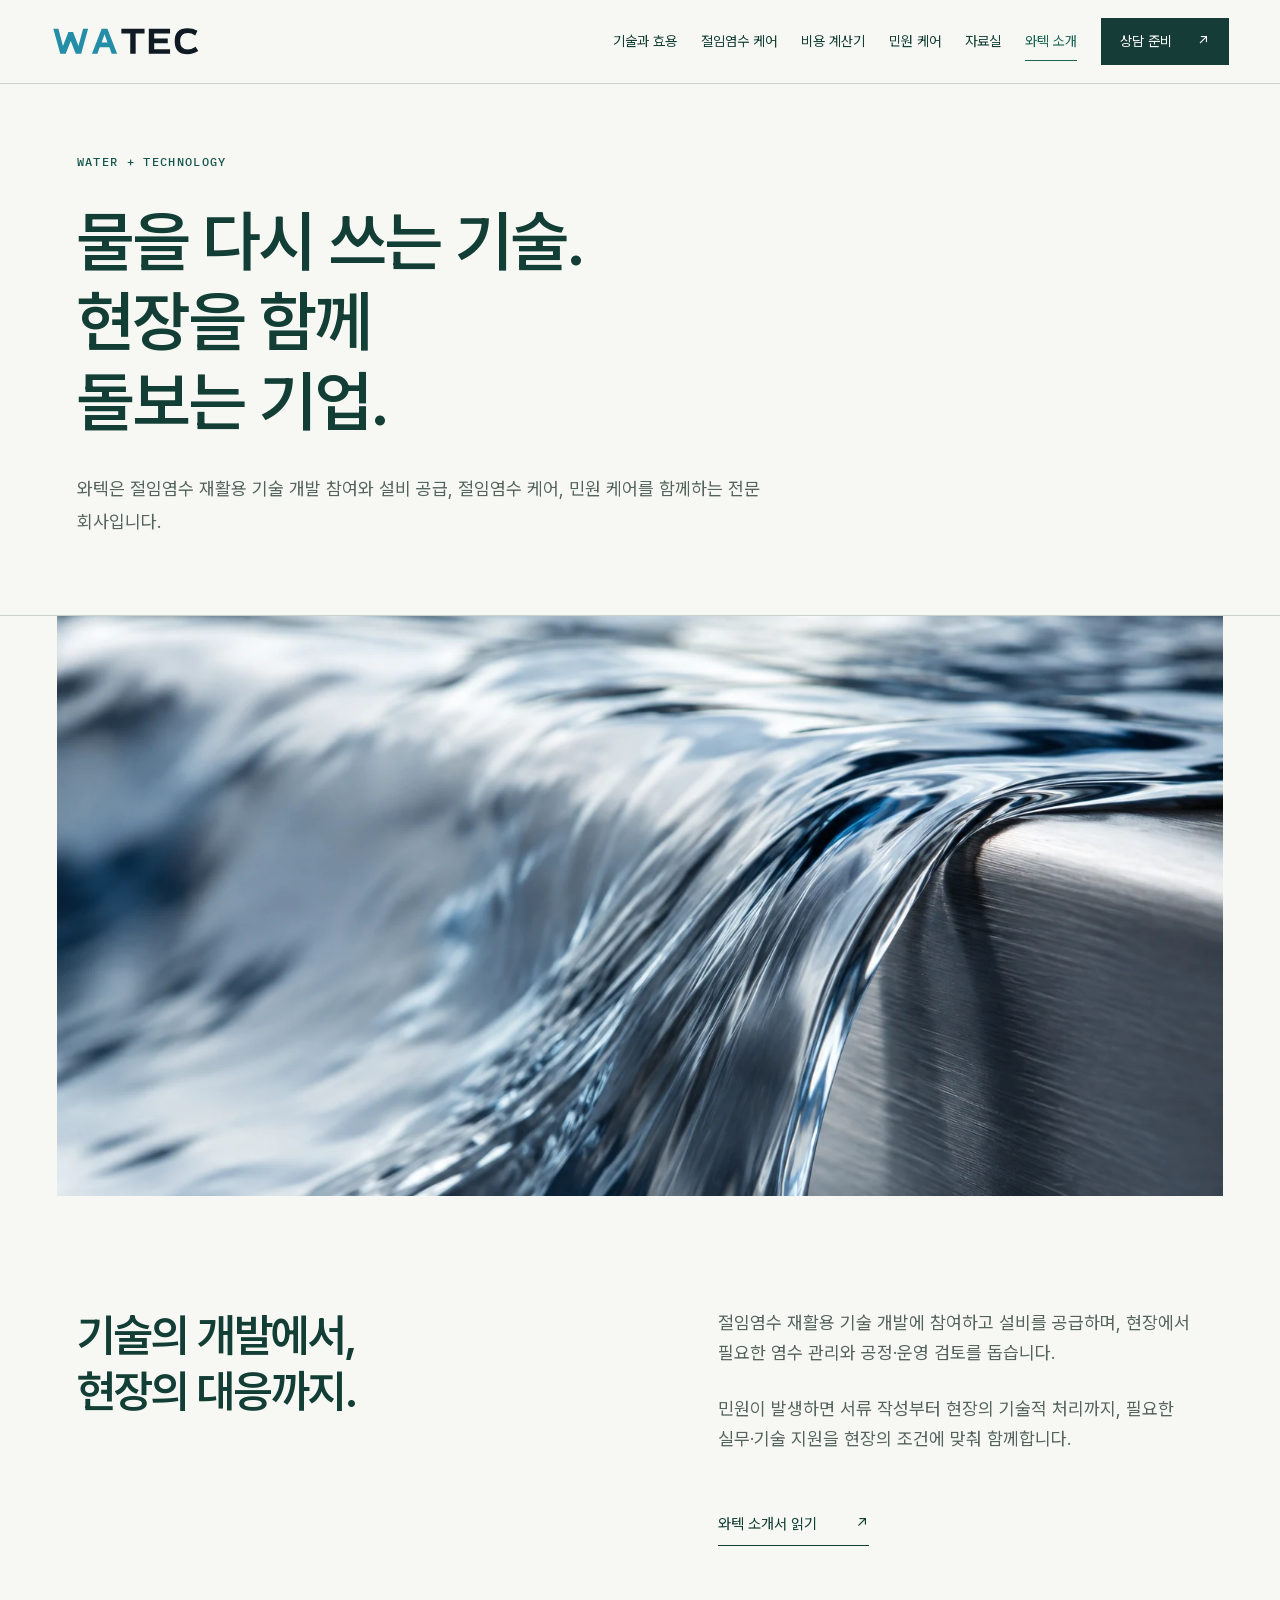
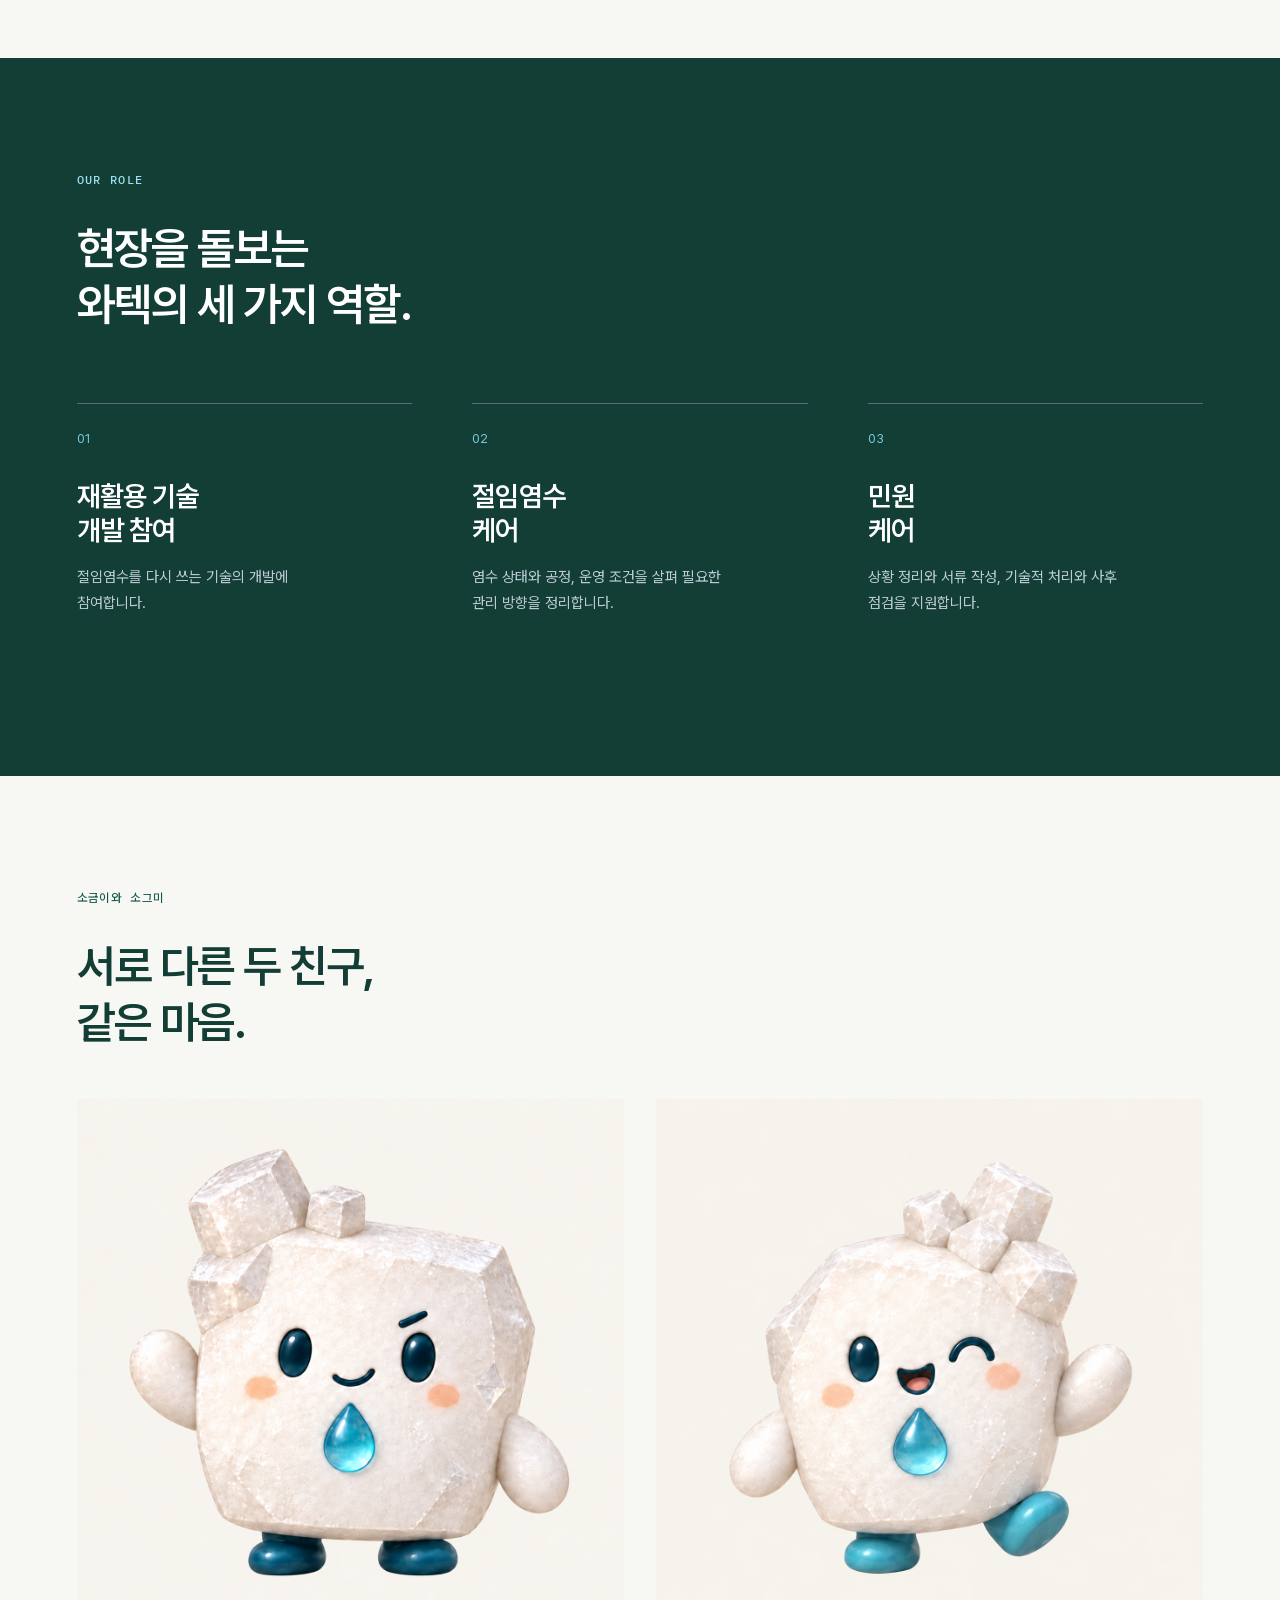
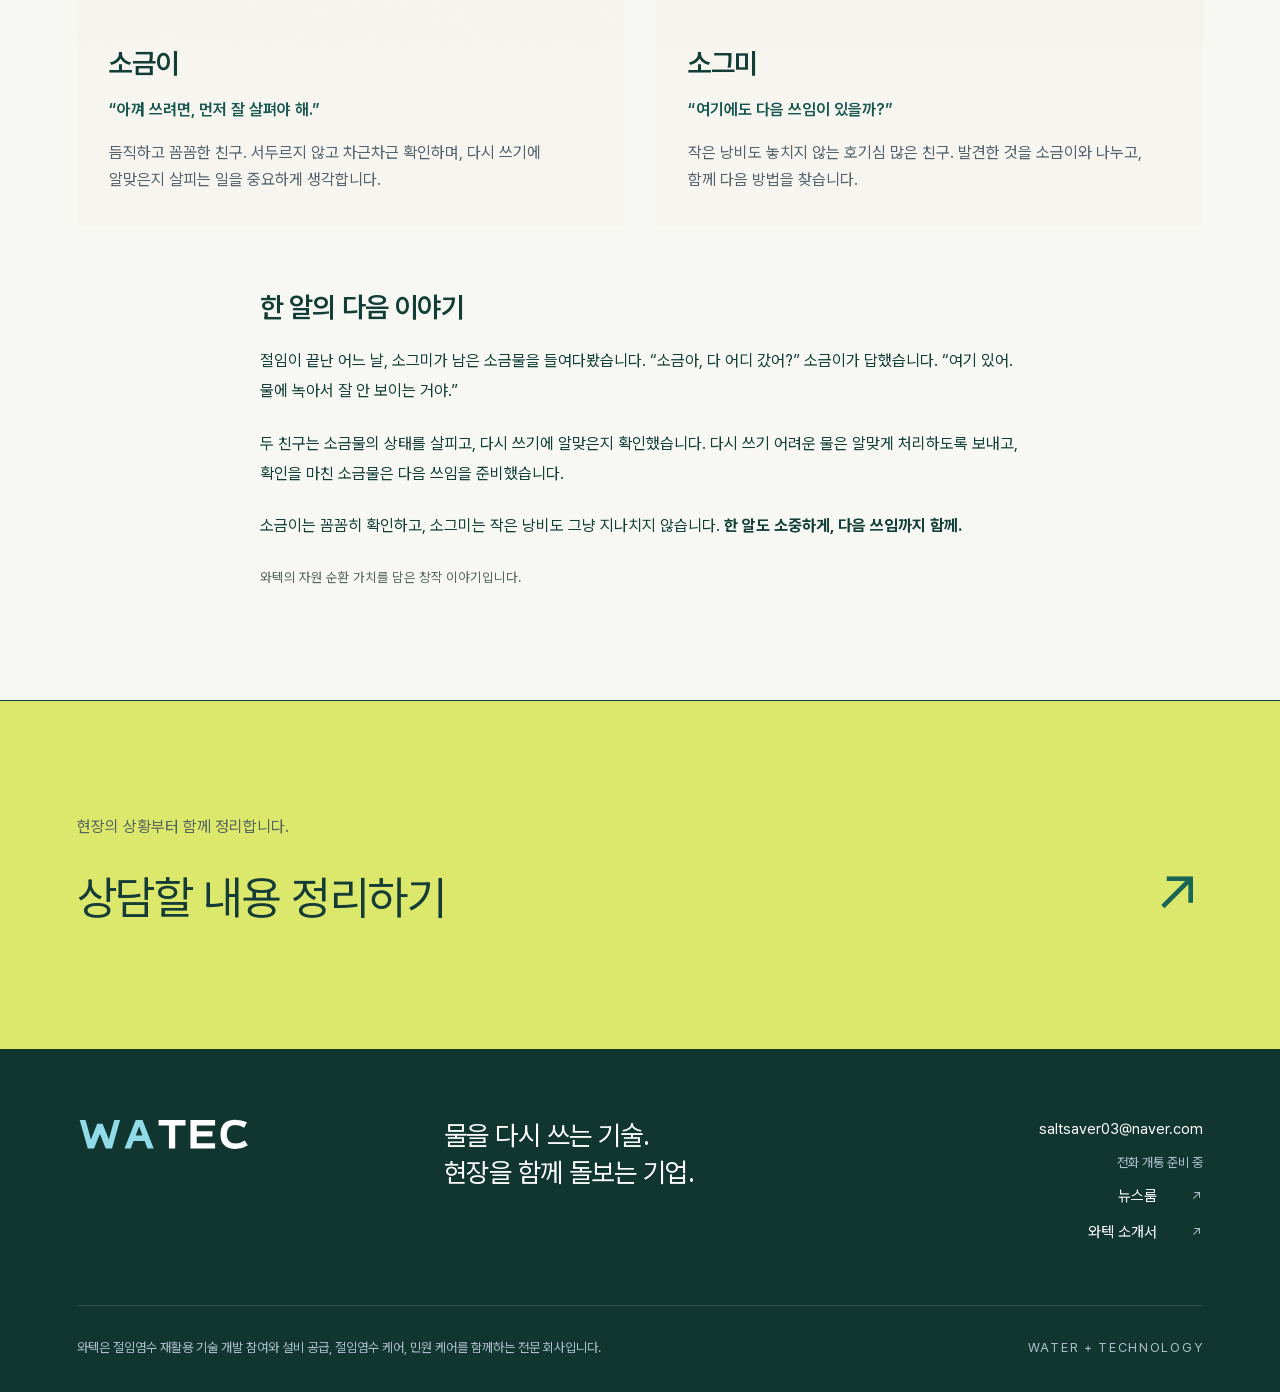
==== about.html @ d9c5944d "Publish WATEC W28 shared preview" ====
<!doctype html><html lang="ko"><head><meta charset="utf-8"><meta name="viewport" content="width=device-width,initial-scale=1"><meta name="robots" content="noindex,nofollow"><meta name="description" content="와텍 소개. 와텍은 절임염수 재활용 기술 개발 참여와 설비 공급, 절임염수 케어, 민원 케어를 함께하는 전문 회사입니다."><meta name="theme-color" content="#153c37"><meta property="og:type" content="website"><meta property="og:locale" content="ko_KR"><meta property="og:title" content="와텍 소개 | WATEC 와텍"><meta property="og:description" content="와텍은 절임염수 재활용 기술 개발 참여와 설비 공급, 절임염수 케어, 민원 케어를 함께하는 전문 회사입니다."><title>와텍 소개 | WATEC 와텍</title><link rel="icon" href="assets/favicon.svg?v=simple-3" type="image/svg+xml"><link rel="stylesheet" href="assets/fonts/pretendard/pretendard.css"><link rel="stylesheet" href="style.css?v=w27"><link rel="stylesheet" href="economics.css?v=w27"><link rel="stylesheet" href="postmodern.css?v=w27"></head><body class="inner-page"><a class="skip" href="#main">본문으로 이동</a><header class="header"><a class="brand" href="index.html" aria-label="WATEC 홈"><img src="assets/logo.svg?v=simple-3" width="174" height="36" alt="WATEC — WATER + TECHNOLOGY"></a><button class="menu-toggle" aria-label="메뉴 열기" aria-expanded="false" aria-controls="nav">메뉴 <span>＋</span></button><nav id="nav"><a href="technology.html">기술과 효용</a><a href="system.html">절임염수 케어</a><a href="economics.html">비용 계산기</a><a href="complaints.html">민원 케어</a><a href="resources.html">자료실</a><a href="about.html" aria-current="page">와텍 소개</a><a class="nav-cta" href="inquiry.html">상담 준비 <span aria-hidden="true">↗</span></a></nav></header><main id="main"><section class="page-heading"><p class="eyebrow">WATER + TECHNOLOGY</p><h1>물을 다시 쓰는 기술. <br>현장을 함께 <br>돌보는 기업.</h1><p>와텍은 절임염수 재활용 기술 개발 참여와 설비 공급, 절임염수 케어, 민원 케어를 함께하는 전문 회사입니다.</p></section><div class="about-image"><img src="assets/water-metal-hero.webp" width="1536" height="1024" alt="물과 금속을 표현한 브랜드 연출 이미지"></div><section class="section about-statement"><h2>기술의 개발에서, <br>현장의 대응까지.</h2><div><p>절임염수 재활용 기술 개발에 참여하고 설비를 공급하며, 현장에서 필요한 염수 관리와 공정·운영 검토를 돕습니다.</p><p>민원이 발생하면 서류 작성부터 현장의 기술적 처리까지, 필요한 실무·기술 지원을 현장의 조건에 맞춰 함께합니다.</p><a class="text-link" href="downloads/WATEC_소개서_R04.pdf" target="_blank" rel="noopener">와텍 소개서 읽기 <span aria-hidden="true">↗</span></a></div></section><section class="section system-overview"><p class="eyebrow">OUR ROLE</p><h2>현장을 돌보는 <br>와텍의 세 가지 역할.</h2><div class="flow-grid"><article><span class="flow-index">01</span><h3>재활용 기술 <br>개발 참여</h3><p>절임염수를 다시 쓰는 기술의 개발에 참여합니다.</p></article><article><span class="flow-index">02</span><h3>절임염수 <br>케어</h3><p>염수 상태와 공정, 운영 조건을 살펴 필요한 관리 방향을 정리합니다.</p></article><article><span class="flow-index">03</span><h3>민원 <br>케어</h3><p>상황 정리와 서류 작성, 기술적 처리와 사후 점검을 지원합니다.</p></article></div></section><section class="section friends-profiles" id="friends"><p class="eyebrow">소금이와 소그미</p><h2>서로 다른 두 친구, <br>같은 마음.</h2><div class="friends-cards"><article><img src="assets/characters/sogeumi-salt-r01.png" width="1254" height="1254" loading="lazy" alt="큰 소금 결정 몸과 짙은 청록색 발을 가진 소금이"><div><h3>소금이</h3><p class="friend-quote">“아껴 쓰려면, 먼저 잘 살펴야 해.”</p><p>듬직하고 꼼꼼한 친구. 서두르지 않고 차근차근 확인하며, 다시 쓰기에 알맞은지 살피는 일을 중요하게 생각합니다.</p></div></article><article><img src="assets/characters/sogeumi-friend-r01.png" width="1254" height="1254" loading="lazy" alt="윙크하는 표정과 밝은 청록색 발을 가진 소그미"><div><h3>소그미</h3><p class="friend-quote">“여기에도 다음 쓰임이 있을까?”</p><p>작은 낭비도 놓치지 않는 호기심 많은 친구. 발견한 것을 소금이와 나누고, 함께 다음 방법을 찾습니다.</p></div></article></div><div class="friends-tale"><h3>한 알의 다음 이야기</h3><p>절임이 끝난 어느 날, 소그미가 남은 소금물을 들여다봤습니다. “소금아, 다 어디 갔어?” 소금이가 답했습니다. “여기 있어. 물에 녹아서 잘 안 보이는 거야.”</p><p>두 친구는 소금물의 상태를 살피고, 다시 쓰기에 알맞은지 확인했습니다. 다시 쓰기 어려운 물은 알맞게 처리하도록 보내고, 확인을 마친 소금물은 다음 쓰임을 준비했습니다.</p><p>소금이는 꼼꼼히 확인하고, 소그미는 작은 낭비도 그냥 지나치지 않습니다. <strong>한 알도 소중하게, 다음 쓰임까지 함께.</strong></p><small>와텍의 자원 순환 가치를 담은 창작 이야기입니다.</small></div></section><section class="cta-section section"><p>현장의 상황부터 함께 정리합니다.</p><a href="inquiry.html">상담할 내용 정리하기<span aria-hidden="true">↗</span></a></section></main><footer><div class="footer-top"><img src="assets/logo-white.svg?v=simple-3" width="174" height="36" alt="WATEC — WATER + TECHNOLOGY"><p>물을 다시 쓰는 기술. <br>현장을 함께 돌보는 기업.</p><div class="footer-contact"><a href="mailto:saltsaver03@naver.com">saltsaver03@naver.com</a><span>전화 개통 준비 중</span><a href="press.html">뉴스룸 <span aria-hidden="true">↗</span></a><a href="resources.html">와텍 소개서 <span aria-hidden="true">↗</span></a></div></div><div class="footer-bottom"><p>와텍은 절임염수 재활용 기술 개발 참여와 설비 공급, 절임염수 케어, 민원 케어를 함께하는 전문 회사입니다.</p><span>WATER + TECHNOLOGY</span></div></footer><script src="calculator.js?v=w27"></script><script src="app.js?v=w27"></script></body></html>
---- assets/fonts/pretendard/pretendard.css ----
/*
Copyright (c) 2021 Kil Hyung-jin, with Reserved Font Name Pretendard.
https://github.com/orioncactus/pretendard

This Font Software is licensed under the SIL Open Font License, Version 1.1.
This license is copied below, and is also available with a FAQ at:
http://scripts.sil.org/OFL
*/
/* [0] */
@font-face {
	font-family: 'Pretendard Variable';
	font-style: normal;
	font-display: swap;
	font-weight: 45 920;
	src: url(./woff2-dynamic-subset/PretendardVariable.subset.0.woff2) format('woff2-variations');
	unicode-range: U+f9ca-fa0b, U+ff03-ff05, U+ff07, U+ff0a-ff0b, U+ff0d-ff19, U+ff1b, U+ff1d, U+ff20-ff5b, U+ff5d, U+ffe0-ffe3, U+ffe5-ffe6;
}

/* [1] */
@font-face {
	font-family: 'Pretendard Variable';
	font-style: normal;
	font-display: swap;
	font-weight: 45 920;
	src: url(./woff2-dynamic-subset/PretendardVariable.subset.1.woff2) format('woff2-variations');
	unicode-range: U+d723-d728, U+d72a-d733, U+d735-d748, U+d74a-d74f, U+d752-d753, U+d755-d757, U+d75a-d75f, U+d762-d764, U+d766-d768, U+d76a-d76b, U+d76d-d76f, U+d771-d787, U+d789-d78b, U+d78d-d78f, U+d791-d797, U+d79a, U+d79c, U+d79e-d7a3, U+f900-f909, U+f90b-f92e;
}

/* [2] */
@font-face {
	font-family: 'Pretendard Variable';
	font-style: normal;
	font-display: swap;
	font-weight: 45 920;
	src: url(./woff2-dynamic-subset/PretendardVariable.subset.2.woff2) format('woff2-variations');
	unicode-range: U+d679-d68b, U+d68e-d69e, U+d6a0, U+d6a2-d6a7, U+d6a9-d6c3, U+d6c6-d6c7, U+d6c9-d6cb, U+d6cd-d6d3, U+d6d5-d6d6, U+d6d8-d6e3, U+d6e5-d6e7, U+d6e9-d6fb, U+d6fd-d717, U+d719-d71f, U+d721-d722;
}

/* [3] */
@font-face {
	font-family: 'Pretendard Variable';
	font-style: normal;
	font-display: swap;
	font-weight: 45 920;
	src: url(./woff2-dynamic-subset/PretendardVariable.subset.3.woff2) format('woff2-variations');
	unicode-range: U+d5bc-d5c7, U+d5ca-d5cb, U+d5cd-d5cf, U+d5d1-d5d7, U+d5d9-d5da, U+d5dc, U+d5de-d5e3, U+d5e6-d5e7, U+d5e9-d5eb, U+d5ed-d5f6, U+d5f8, U+d5fa-d5ff, U+d602-d603, U+d605-d607, U+d609-d60f, U+d612-d613, U+d616-d61b, U+d61d-d637, U+d63a-d63b, U+d63d-d63f, U+d641-d647, U+d64a-d64c, U+d64e-d653, U+d656-d657, U+d659-d65b, U+d65d-d666, U+d668, U+d66a-d678;
}

/* [4] */
@font-face {
	font-family: 'Pretendard Variable';
	font-style: normal;
	font-display: swap;
	font-weight: 45 920;
	src: url(./woff2-dynamic-subset/PretendardVariable.subset.4.woff2) format('woff2-variations');
	unicode-range: U+d507, U+d509-d50b, U+d50d-d513, U+d515-d53b, U+d53e-d53f, U+d541-d543, U+d545-d54c, U+d54e, U+d550, U+d552-d557, U+d55a-d55b, U+d55d-d55f, U+d561-d564, U+d566-d567, U+d56a, U+d56c, U+d56e-d573, U+d576-d577, U+d579-d583, U+d585-d586, U+d58a-d5a4, U+d5a6-d5bb;
}

/* [5] */
@font-face {
	font-family: 'Pretendard Variable';
	font-style: normal;
	font-display: swap;
	font-weight: 45 920;
	src: url(./woff2-dynamic-subset/PretendardVariable.subset.5.woff2) format('woff2-variations');
	unicode-range: U+d464-d477, U+d47a-d47b, U+d47d-d47f, U+d481-d487, U+d489-d48a, U+d48c, U+d48e-d4e7, U+d4e9-d503, U+d505-d506;
}

/* [6] */
@font-face {
	font-family: 'Pretendard Variable';
	font-style: normal;
	font-display: swap;
	font-weight: 45 920;
	src: url(./woff2-dynamic-subset/PretendardVariable.subset.6.woff2) format('woff2-variations');
	unicode-range: U+d3bf-d3c7, U+d3ca-d3cf, U+d3d1-d3eb, U+d3ee-d3ef, U+d3f1-d3f3, U+d3f5-d3fb, U+d3fd-d400, U+d402-d45b, U+d45d-d463;
}

/* [7] */
@font-face {
	font-family: 'Pretendard Variable';
	font-style: normal;
	font-display: swap;
	font-weight: 45 920;
	src: url(./woff2-dynamic-subset/PretendardVariable.subset.7.woff2) format('woff2-variations');
	unicode-range: U+d2ff, U+d302-d304, U+d306-d30b, U+d30f, U+d311-d313, U+d315-d31b, U+d31e, U+d322-d324, U+d326-d327, U+d32a-d32b, U+d32d-d32f, U+d331-d337, U+d339-d33c, U+d33e-d37b, U+d37e-d37f, U+d381-d383, U+d385-d38b, U+d38e-d390, U+d392-d397, U+d39a-d39b, U+d39d-d39f, U+d3a1-d3a7, U+d3a9-d3aa, U+d3ac, U+d3ae-d3b3, U+d3b5-d3b7, U+d3b9-d3bb, U+d3bd-d3be;
}

/* [8] */
@font-face {
	font-family: 'Pretendard Variable';
	font-style: normal;
	font-display: swap;
	font-weight: 45 920;
	src: url(./woff2-dynamic-subset/PretendardVariable.subset.8.woff2) format('woff2-variations');
	unicode-range: U+d257-d27f, U+d281-d29b, U+d29d-d29f, U+d2a1-d2ab, U+d2ad-d2b7, U+d2ba-d2bb, U+d2bd-d2bf, U+d2c1-d2c7, U+d2c9-d2ef, U+d2f2-d2f3, U+d2f5-d2f7, U+d2f9-d2fe;
}

/* [9] */
@font-face {
	font-family: 'Pretendard Variable';
	font-style: normal;
	font-display: swap;
	font-weight: 45 920;
	src: url(./woff2-dynamic-subset/PretendardVariable.subset.9.woff2) format('woff2-variations');
	unicode-range: U+d1b4, U+d1b6-d1f3, U+d1f5-d22b, U+d22e-d22f, U+d231-d233, U+d235-d23b, U+d23d-d240, U+d242-d256;
}

/* [10] */
@font-face {
	font-family: 'Pretendard Variable';
	font-style: normal;
	font-display: swap;
	font-weight: 45 920;
	src: url(./woff2-dynamic-subset/PretendardVariable.subset.10.woff2) format('woff2-variations');
	unicode-range: U+d105-d12f, U+d132-d133, U+d135-d137, U+d139-d13f, U+d141-d142, U+d144, U+d146-d14b, U+d14e-d14f, U+d151-d153, U+d155-d15b, U+d15e-d187, U+d189-d19f, U+d1a2-d1a3, U+d1a5-d1a7, U+d1a9-d1af, U+d1b2-d1b3;
}

/* [11] */
@font-face {
	font-family: 'Pretendard Variable';
	font-style: normal;
	font-display: swap;
	font-weight: 45 920;
	src: url(./woff2-dynamic-subset/PretendardVariable.subset.11.woff2) format('woff2-variations');
	unicode-range: U+d04b-d04f, U+d051-d057, U+d059-d06b, U+d06d-d06f, U+d071-d073, U+d075-d07b, U+d07e-d0a3, U+d0a6-d0a7, U+d0a9-d0ab, U+d0ad-d0b3, U+d0b6, U+d0b8, U+d0ba-d0bf, U+d0c2-d0c3, U+d0c5-d0c7, U+d0c9-d0cf, U+d0d2, U+d0d6-d0db, U+d0de-d0df, U+d0e1-d0e3, U+d0e5-d0eb, U+d0ee-d0f0, U+d0f2-d104;
}

/* [12] */
@font-face {
	font-family: 'Pretendard Variable';
	font-style: normal;
	font-display: swap;
	font-weight: 45 920;
	src: url(./woff2-dynamic-subset/PretendardVariable.subset.12.woff2) format('woff2-variations');
	unicode-range: U+cfa2-cfc3, U+cfc5-cfdf, U+cfe2-cfe3, U+cfe5-cfe7, U+cfe9-cff4, U+cff6-cffb, U+cffd-cfff, U+d001-d003, U+d005-d017, U+d019-d033, U+d036-d037, U+d039-d03b, U+d03d-d04a;
}

/* [13] */
@font-face {
	font-family: 'Pretendard Variable';
	font-style: normal;
	font-display: swap;
	font-weight: 45 920;
	src: url(./woff2-dynamic-subset/PretendardVariable.subset.13.woff2) format('woff2-variations');
	unicode-range: U+cef0-cef3, U+cef6, U+cef9-ceff, U+cf01-cf03, U+cf05-cf07, U+cf09-cf0f, U+cf11-cf12, U+cf14-cf1b, U+cf1d-cf1f, U+cf21-cf2f, U+cf31-cf53, U+cf56-cf57, U+cf59-cf5b, U+cf5d-cf63, U+cf66, U+cf68, U+cf6a-cf6f, U+cf71-cf84, U+cf86-cf8b, U+cf8d-cfa1;
}

/* [14] */
@font-face {
	font-family: 'Pretendard Variable';
	font-style: normal;
	font-display: swap;
	font-weight: 45 920;
	src: url(./woff2-dynamic-subset/PretendardVariable.subset.14.woff2) format('woff2-variations');
	unicode-range: U+ce3c-ce57, U+ce5a-ce5b, U+ce5d-ce5f, U+ce61-ce67, U+ce6a, U+ce6c, U+ce6e-ce73, U+ce76-ce77, U+ce79-ce7b, U+ce7d-ce83, U+ce85-ce88, U+ce8a-ce8f, U+ce91-ce93, U+ce95-ce97, U+ce99-ce9f, U+cea2, U+cea4-ceab, U+cead-cee3, U+cee6-cee7, U+cee9-ceeb, U+ceed-ceef;
}

/* [15] */
@font-face {
	font-family: 'Pretendard Variable';
	font-style: normal;
	font-display: swap;
	font-weight: 45 920;
	src: url(./woff2-dynamic-subset/PretendardVariable.subset.15.woff2) format('woff2-variations');
	unicode-range: U+cd92-cd93, U+cd96-cd97, U+cd99-cd9b, U+cd9d-cda3, U+cda6-cda8, U+cdaa-cdaf, U+cdb1-cdc3, U+cdc5-cdcb, U+cdcd-cde7, U+cde9-ce03, U+ce05-ce1f, U+ce22-ce34, U+ce36-ce3b;
}

/* [16] */
@font-face {
	font-family: 'Pretendard Variable';
	font-style: normal;
	font-display: swap;
	font-weight: 45 920;
	src: url(./woff2-dynamic-subset/PretendardVariable.subset.16.woff2) format('woff2-variations');
	unicode-range: U+ccef-cd07, U+cd0a-cd0b, U+cd0d-cd1a, U+cd1c, U+cd1e-cd2b, U+cd2d-cd5b, U+cd5d-cd77, U+cd79-cd91;
}

/* [17] */
@font-face {
	font-family: 'Pretendard Variable';
	font-style: normal;
	font-display: swap;
	font-weight: 45 920;
	src: url(./woff2-dynamic-subset/PretendardVariable.subset.17.woff2) format('woff2-variations');
	unicode-range: U+cc3f-cc43, U+cc46-cc47, U+cc49-cc4b, U+cc4d-cc53, U+cc55-cc58, U+cc5a-cc5f, U+cc61-cc97, U+cc9a-cc9b, U+cc9d-cc9f, U+cca1-cca7, U+ccaa, U+ccac, U+ccae-ccb3, U+ccb6-ccb7, U+ccb9-ccbb, U+ccbd-cccf, U+ccd1-cce3, U+cce5-ccee;
}

/* [18] */
@font-face {
	font-family: 'Pretendard Variable';
	font-style: normal;
	font-display: swap;
	font-weight: 45 920;
	src: url(./woff2-dynamic-subset/PretendardVariable.subset.18.woff2) format('woff2-variations');
	unicode-range: U+cb91-cbd3, U+cbd5-cbe3, U+cbe5-cc0b, U+cc0e-cc0f, U+cc11-cc13, U+cc15-cc1b, U+cc1d-cc20, U+cc23-cc27, U+cc2a-cc2b, U+cc2d, U+cc2f, U+cc31-cc37, U+cc3a, U+cc3c;
}

/* [19] */
@font-face {
	font-family: 'Pretendard Variable';
	font-style: normal;
	font-display: swap;
	font-weight: 45 920;
	src: url(./woff2-dynamic-subset/PretendardVariable.subset.19.woff2) format('woff2-variations');
	unicode-range: U+caf4-cb47, U+cb4a-cb90;
}

/* [20] */
@font-face {
	font-family: 'Pretendard Variable';
	font-style: normal;
	font-display: swap;
	font-weight: 45 920;
	src: url(./woff2-dynamic-subset/PretendardVariable.subset.20.woff2) format('woff2-variations');
	unicode-range: U+ca4a-ca4b, U+ca4e-ca4f, U+ca51-ca53, U+ca55-ca5b, U+ca5d-ca60, U+ca62-ca83, U+ca85-cabb, U+cabe-cabf, U+cac1-cac3, U+cac5-cacb, U+cacd-cad0, U+cad2, U+cad4-cad8, U+cada-caf3;
}

/* [21] */
@font-face {
	font-family: 'Pretendard Variable';
	font-style: normal;
	font-display: swap;
	font-weight: 45 920;
	src: url(./woff2-dynamic-subset/PretendardVariable.subset.21.woff2) format('woff2-variations');
	unicode-range: U+c996-c997, U+c99a-c99c, U+c99e-c9bf, U+c9c2-c9c3, U+c9c5-c9c7, U+c9c9-c9cf, U+c9d2, U+c9d4, U+c9d7-c9d8, U+c9db, U+c9de-c9df, U+c9e1-c9e3, U+c9e5-c9e6, U+c9e8-c9eb, U+c9ee-c9f0, U+c9f2-c9f7, U+c9f9-ca0b, U+ca0d-ca28, U+ca2a-ca49;
}

/* [22] */
@font-face {
	font-family: 'Pretendard Variable';
	font-style: normal;
	font-display: swap;
	font-weight: 45 920;
	src: url(./woff2-dynamic-subset/PretendardVariable.subset.22.woff2) format('woff2-variations');
	unicode-range: U+c8e9-c8f4, U+c8f6-c8fb, U+c8fe-c8ff, U+c901-c903, U+c905-c90b, U+c90e-c910, U+c912-c917, U+c919-c92b, U+c92d-c94f, U+c951-c953, U+c955-c96b, U+c96d-c973, U+c975-c987, U+c98a-c98b, U+c98d-c98f, U+c991-c995;
}

/* [23] */
@font-face {
	font-family: 'Pretendard Variable';
	font-style: normal;
	font-display: swap;
	font-weight: 45 920;
	src: url(./woff2-dynamic-subset/PretendardVariable.subset.23.woff2) format('woff2-variations');
	unicode-range: U+c841-c84b, U+c84d-c86f, U+c872-c873, U+c875-c877, U+c879-c87f, U+c882-c884, U+c887-c88a, U+c88d-c8c3, U+c8c5-c8df, U+c8e1-c8e8;
}

/* [24] */
@font-face {
	font-family: 'Pretendard Variable';
	font-style: normal;
	font-display: swap;
	font-weight: 45 920;
	src: url(./woff2-dynamic-subset/PretendardVariable.subset.24.woff2) format('woff2-variations');
	unicode-range: U+c779-c77b, U+c77e-c782, U+c786, U+c78b, U+c78d, U+c78f, U+c792-c793, U+c795, U+c797, U+c799-c79f, U+c7a2, U+c7a7-c7ab, U+c7ae-c7bb, U+c7bd-c7c0, U+c7c2-c7c7, U+c7c9-c7dc, U+c7de-c7ff, U+c802-c803, U+c805-c807, U+c809, U+c80b-c80f, U+c812, U+c814, U+c817-c81b, U+c81e-c81f, U+c821-c823, U+c825-c82e, U+c830-c837, U+c839-c83b, U+c83d-c840;
}

/* [25] */
@font-face {
	font-family: 'Pretendard Variable';
	font-style: normal;
	font-display: swap;
	font-weight: 45 920;
	src: url(./woff2-dynamic-subset/PretendardVariable.subset.25.woff2) format('woff2-variations');
	unicode-range: U+c6bb-c6bf, U+c6c2, U+c6c4, U+c6c6-c6cb, U+c6ce-c6cf, U+c6d1-c6d3, U+c6d5-c6db, U+c6dd-c6df, U+c6e1-c6e7, U+c6e9-c6eb, U+c6ed-c6ef, U+c6f1-c6f8, U+c6fa-c703, U+c705-c707, U+c709-c70b, U+c70d-c716, U+c718, U+c71a-c71f, U+c722-c723, U+c725-c727, U+c729-c734, U+c736-c73b, U+c73e-c73f, U+c741-c743, U+c745-c74b, U+c74e-c750, U+c752-c757, U+c759-c773, U+c776-c777;
}

/* [26] */
@font-face {
	font-family: 'Pretendard Variable';
	font-style: normal;
	font-display: swap;
	font-weight: 45 920;
	src: url(./woff2-dynamic-subset/PretendardVariable.subset.26.woff2) format('woff2-variations');
	unicode-range: U+c5f5-c5fb, U+c5fe, U+c602-c605, U+c607, U+c609-c60f, U+c611-c61a, U+c61c-c623, U+c626-c627, U+c629-c62b, U+c62d, U+c62f-c632, U+c636, U+c638, U+c63a-c63f, U+c642-c643, U+c645-c647, U+c649-c652, U+c656-c65b, U+c65d-c65f, U+c661-c663, U+c665-c677, U+c679-c67b, U+c67d-c693, U+c696-c697, U+c699-c69b, U+c69d-c6a3, U+c6a6, U+c6a8, U+c6aa-c6af, U+c6b2-c6b3, U+c6b5-c6b7, U+c6b9-c6ba;
}

/* [27] */
@font-face {
	font-family: 'Pretendard Variable';
	font-style: normal;
	font-display: swap;
	font-weight: 45 920;
	src: url(./woff2-dynamic-subset/PretendardVariable.subset.27.woff2) format('woff2-variations');
	unicode-range: U+c517-c527, U+c52a-c52b, U+c52d-c52f, U+c531-c538, U+c53a, U+c53c, U+c53e-c543, U+c546-c547, U+c54b, U+c54d-c552, U+c556, U+c55a-c55b, U+c55d, U+c55f, U+c562-c563, U+c565-c567, U+c569-c56f, U+c572, U+c574, U+c576-c57b, U+c57e-c57f, U+c581-c583, U+c585-c586, U+c588-c58b, U+c58e, U+c590, U+c592-c596, U+c599-c5b3, U+c5b6-c5b7, U+c5ba, U+c5be-c5c3, U+c5ca-c5cb, U+c5cd, U+c5cf, U+c5d2-c5d3, U+c5d5-c5d7, U+c5d9-c5df, U+c5e1-c5e2, U+c5e4, U+c5e6-c5eb, U+c5ef, U+c5f1-c5f3;
}

/* [28] */
@font-face {
	font-family: 'Pretendard Variable';
	font-style: normal;
	font-display: swap;
	font-weight: 45 920;
	src: url(./woff2-dynamic-subset/PretendardVariable.subset.28.woff2) format('woff2-variations');
	unicode-range: U+c475-c4ef, U+c4f2-c4f3, U+c4f5-c4f7, U+c4f9-c4ff, U+c502-c50b, U+c50d-c516;
}

/* [29] */
@font-face {
	font-family: 'Pretendard Variable';
	font-style: normal;
	font-display: swap;
	font-weight: 45 920;
	src: url(./woff2-dynamic-subset/PretendardVariable.subset.29.woff2) format('woff2-variations');
	unicode-range: U+c3d0-c3d7, U+c3da-c3db, U+c3dd-c3de, U+c3e1-c3ec, U+c3ee-c3f3, U+c3f5-c42b, U+c42d-c463, U+c466-c474;
}

/* [30] */
@font-face {
	font-family: 'Pretendard Variable';
	font-style: normal;
	font-display: swap;
	font-weight: 45 920;
	src: url(./woff2-dynamic-subset/PretendardVariable.subset.30.woff2) format('woff2-variations');
	unicode-range: U+c32b-c367, U+c36a-c36b, U+c36d-c36f, U+c371-c377, U+c37a-c37b, U+c37e-c383, U+c385-c387, U+c389-c3cf;
}

/* [31] */
@font-face {
	font-family: 'Pretendard Variable';
	font-style: normal;
	font-display: swap;
	font-weight: 45 920;
	src: url(./woff2-dynamic-subset/PretendardVariable.subset.31.woff2) format('woff2-variations');
	unicode-range: U+c26a-c26b, U+c26d-c26f, U+c271-c273, U+c275-c27b, U+c27e-c287, U+c289-c28f, U+c291-c297, U+c299-c29a, U+c29c-c2a3, U+c2a5-c2a7, U+c2a9-c2ab, U+c2ad-c2b3, U+c2b6, U+c2b8, U+c2ba-c2bb, U+c2bd-c2db, U+c2de-c2df, U+c2e1-c2e2, U+c2e5-c2ea, U+c2ee, U+c2f0, U+c2f2-c2f5, U+c2f7, U+c2fa-c2fb, U+c2fd-c2ff, U+c301-c307, U+c309-c30c, U+c30e-c312, U+c315-c323, U+c325-c328, U+c32a;
}

/* [32] */
@font-face {
	font-family: 'Pretendard Variable';
	font-style: normal;
	font-display: swap;
	font-weight: 45 920;
	src: url(./woff2-dynamic-subset/PretendardVariable.subset.32.woff2) format('woff2-variations');
	unicode-range: U+c1bc-c1c3, U+c1c5-c1df, U+c1e1-c1fb, U+c1fd-c203, U+c205-c20c, U+c20e, U+c210-c217, U+c21a-c21b, U+c21d-c21e, U+c221-c227, U+c229-c22a, U+c22c, U+c22e, U+c230, U+c233-c24f, U+c251-c257, U+c259-c269;
}

/* [33] */
@font-face {
	font-family: 'Pretendard Variable';
	font-style: normal;
	font-display: swap;
	font-weight: 45 920;
	src: url(./woff2-dynamic-subset/PretendardVariable.subset.33.woff2) format('woff2-variations');
	unicode-range: U+c101-c11b, U+c11f, U+c121-c123, U+c125-c12b, U+c12e, U+c132-c137, U+c13a-c13b, U+c13d-c13f, U+c141-c147, U+c14a, U+c14c-c153, U+c155-c157, U+c159-c15b, U+c15d-c166, U+c169-c16f, U+c171-c177, U+c179-c18b, U+c18e-c18f, U+c191-c193, U+c195-c19b, U+c19d-c19e, U+c1a0, U+c1a2-c1a4, U+c1a6-c1bb;
}

/* [34] */
@font-face {
	font-family: 'Pretendard Variable';
	font-style: normal;
	font-display: swap;
	font-weight: 45 920;
	src: url(./woff2-dynamic-subset/PretendardVariable.subset.34.woff2) format('woff2-variations');
	unicode-range: U+c049-c057, U+c059-c05b, U+c05d-c05f, U+c061-c067, U+c069-c08f, U+c091-c0ab, U+c0ae-c0af, U+c0b1-c0b3, U+c0b5, U+c0b7-c0bb, U+c0be, U+c0c2-c0c7, U+c0ca-c0cb, U+c0cd-c0cf, U+c0d1-c0d7, U+c0d9-c0da, U+c0dc, U+c0de-c0e3, U+c0e5-c0eb, U+c0ed-c0f3, U+c0f6, U+c0f8, U+c0fa-c0ff;
}

/* [35] */
@font-face {
	font-family: 'Pretendard Variable';
	font-style: normal;
	font-display: swap;
	font-weight: 45 920;
	src: url(./woff2-dynamic-subset/PretendardVariable.subset.35.woff2) format('woff2-variations');
	unicode-range: U+bfa7-bfaf, U+bfb1-bfc4, U+bfc6-bfcb, U+bfce-bfcf, U+bfd1-bfd3, U+bfd5-bfdb, U+bfdd-c048;
}

/* [36] */
@font-face {
	font-family: 'Pretendard Variable';
	font-style: normal;
	font-display: swap;
	font-weight: 45 920;
	src: url(./woff2-dynamic-subset/PretendardVariable.subset.36.woff2) format('woff2-variations');
	unicode-range: U+bf07, U+bf09-bf3f, U+bf41-bf4f, U+bf52-bf54, U+bf56-bfa6;
}

/* [37] */
@font-face {
	font-family: 'Pretendard Variable';
	font-style: normal;
	font-display: swap;
	font-weight: 45 920;
	src: url(./woff2-dynamic-subset/PretendardVariable.subset.37.woff2) format('woff2-variations');
	unicode-range: U+be56, U+be58, U+be5c-be5f, U+be62-be63, U+be65-be67, U+be69-be74, U+be76-be7b, U+be7e-be7f, U+be81-be8e, U+be90, U+be92-bea7, U+bea9-becf, U+bed2-bed3, U+bed5-bed6, U+bed9-bee3, U+bee6-bf06;
}

/* [38] */
@font-face {
	font-family: 'Pretendard Variable';
	font-style: normal;
	font-display: swap;
	font-weight: 45 920;
	src: url(./woff2-dynamic-subset/PretendardVariable.subset.38.woff2) format('woff2-variations');
	unicode-range: U+bdb0-bdd3, U+bdd5-bdef, U+bdf1-be0b, U+be0d-be0f, U+be11-be13, U+be15-be43, U+be46-be47, U+be49-be4b, U+be4d-be53;
}

/* [39] */
@font-face {
	font-family: 'Pretendard Variable';
	font-style: normal;
	font-display: swap;
	font-weight: 45 920;
	src: url(./woff2-dynamic-subset/PretendardVariable.subset.39.woff2) format('woff2-variations');
	unicode-range: U+bd03, U+bd06, U+bd08, U+bd0a-bd0f, U+bd11-bd22, U+bd25-bd47, U+bd49-bd58, U+bd5a-bd7f, U+bd82-bd83, U+bd85-bd87, U+bd8a-bd8f, U+bd91-bd92, U+bd94, U+bd96-bd98, U+bd9a-bdaf;
}

/* [40] */
@font-face {
	font-family: 'Pretendard Variable';
	font-style: normal;
	font-display: swap;
	font-weight: 45 920;
	src: url(./woff2-dynamic-subset/PretendardVariable.subset.40.woff2) format('woff2-variations');
	unicode-range: U+bc4e-bc83, U+bc86-bc87, U+bc89-bc8b, U+bc8d-bc93, U+bc96, U+bc98, U+bc9b-bc9f, U+bca2-bca3, U+bca5-bca7, U+bca9-bcb2, U+bcb4-bcbb, U+bcbe-bcbf, U+bcc1-bcc3, U+bcc5-bccc, U+bcce-bcd0, U+bcd2-bcd4, U+bcd6-bcf3, U+bcf7, U+bcf9-bcfb, U+bcfd-bd02;
}

/* [41] */
@font-face {
	font-family: 'Pretendard Variable';
	font-style: normal;
	font-display: swap;
	font-weight: 45 920;
	src: url(./woff2-dynamic-subset/PretendardVariable.subset.41.woff2) format('woff2-variations');
	unicode-range: U+bb90-bba3, U+bba5-bbab, U+bbad-bbbf, U+bbc1-bbf7, U+bbfa-bbfb, U+bbfd-bbfe, U+bc01-bc07, U+bc09-bc0a, U+bc0e, U+bc10, U+bc12-bc13, U+bc17, U+bc19-bc1a, U+bc1e, U+bc20-bc23, U+bc26, U+bc28, U+bc2a-bc2c, U+bc2e-bc2f, U+bc32-bc33, U+bc35-bc37, U+bc39-bc3f, U+bc41-bc42, U+bc44, U+bc46-bc48, U+bc4a-bc4d;
}

/* [42] */
@font-face {
	font-family: 'Pretendard Variable';
	font-style: normal;
	font-display: swap;
	font-weight: 45 920;
	src: url(./woff2-dynamic-subset/PretendardVariable.subset.42.woff2) format('woff2-variations');
	unicode-range: U+bae6-bafb, U+bafd-bb17, U+bb19-bb33, U+bb37, U+bb39-bb3a, U+bb3d-bb43, U+bb45-bb46, U+bb48, U+bb4a-bb4f, U+bb51-bb53, U+bb55-bb57, U+bb59-bb62, U+bb64-bb8f;
}

/* [43] */
@font-face {
	font-family: 'Pretendard Variable';
	font-style: normal;
	font-display: swap;
	font-weight: 45 920;
	src: url(./woff2-dynamic-subset/PretendardVariable.subset.43.woff2) format('woff2-variations');
	unicode-range: U+ba30-ba37, U+ba3a-ba3b, U+ba3d-ba3f, U+ba41-ba47, U+ba49-ba4a, U+ba4c, U+ba4e-ba53, U+ba56-ba57, U+ba59-ba5b, U+ba5d-ba63, U+ba65-ba66, U+ba68-ba6f, U+ba71-ba73, U+ba75-ba77, U+ba79-ba84, U+ba86, U+ba88-baa7, U+baaa, U+baad-baaf, U+bab1-bab7, U+baba, U+babc, U+babe-bae5;
}

/* [44] */
@font-face {
	font-family: 'Pretendard Variable';
	font-style: normal;
	font-display: swap;
	font-weight: 45 920;
	src: url(./woff2-dynamic-subset/PretendardVariable.subset.44.woff2) format('woff2-variations');
	unicode-range: U+b96e-b973, U+b976-b977, U+b979-b97b, U+b97d-b983, U+b986, U+b988, U+b98a-b98d, U+b98f-b9ab, U+b9ae-b9af, U+b9b1-b9b3, U+b9b5-b9bb, U+b9be, U+b9c0, U+b9c2-b9c7, U+b9ca-b9cb, U+b9cd, U+b9d2-b9d7, U+b9da, U+b9dc, U+b9df-b9e0, U+b9e2, U+b9e6-b9e7, U+b9e9-b9f3, U+b9f6, U+b9f8, U+b9fb-ba2f;
}

/* [45] */
@font-face {
	font-family: 'Pretendard Variable';
	font-style: normal;
	font-display: swap;
	font-weight: 45 920;
	src: url(./woff2-dynamic-subset/PretendardVariable.subset.45.woff2) format('woff2-variations');
	unicode-range: U+b8bf-b8cb, U+b8cd-b8e0, U+b8e2-b8e7, U+b8ea-b8eb, U+b8ed-b8ef, U+b8f1-b8f7, U+b8fa, U+b8fc, U+b8fe-b903, U+b905-b917, U+b919-b91f, U+b921-b93b, U+b93d-b957, U+b95a-b95b, U+b95d-b95f, U+b961-b967, U+b969-b96c;
}

/* [46] */
@font-face {
	font-family: 'Pretendard Variable';
	font-style: normal;
	font-display: swap;
	font-weight: 45 920;
	src: url(./woff2-dynamic-subset/PretendardVariable.subset.46.woff2) format('woff2-variations');
	unicode-range: U+b80d-b80f, U+b811-b817, U+b81a, U+b81c-b823, U+b826-b827, U+b829-b82b, U+b82d-b833, U+b836, U+b83a-b83f, U+b841-b85b, U+b85e-b85f, U+b861-b863, U+b865-b86b, U+b86e, U+b870, U+b872-b8af, U+b8b1-b8be;
}

/* [47] */
@font-face {
	font-family: 'Pretendard Variable';
	font-style: normal;
	font-display: swap;
	font-weight: 45 920;
	src: url(./woff2-dynamic-subset/PretendardVariable.subset.47.woff2) format('woff2-variations');
	unicode-range: U+b74d-b75f, U+b761-b763, U+b765-b774, U+b776-b77b, U+b77e-b77f, U+b781-b783, U+b785-b78b, U+b78e, U+b792-b796, U+b79a-b79b, U+b79d-b7a7, U+b7aa, U+b7ae-b7b3, U+b7b6-b7c8, U+b7ca-b7eb, U+b7ee-b7ef, U+b7f1-b7f3, U+b7f5-b7fb, U+b7fe, U+b802-b806, U+b80a-b80b;
}

/* [48] */
@font-face {
	font-family: 'Pretendard Variable';
	font-style: normal;
	font-display: swap;
	font-weight: 45 920;
	src: url(./woff2-dynamic-subset/PretendardVariable.subset.48.woff2) format('woff2-variations');
	unicode-range: U+b6a7-b6aa, U+b6ac-b6b0, U+b6b2-b6ef, U+b6f1-b727, U+b72a-b72b, U+b72d-b72e, U+b731-b737, U+b739-b73a, U+b73c-b743, U+b745-b74c;
}

/* [49] */
@font-face {
	font-family: 'Pretendard Variable';
	font-style: normal;
	font-display: swap;
	font-weight: 45 920;
	src: url(./woff2-dynamic-subset/PretendardVariable.subset.49.woff2) format('woff2-variations');
	unicode-range: U+b605-b60f, U+b612-b617, U+b619-b624, U+b626-b69b, U+b69e-b6a3, U+b6a5-b6a6;
}

/* [50] */
@font-face {
	font-family: 'Pretendard Variable';
	font-style: normal;
	font-display: swap;
	font-weight: 45 920;
	src: url(./woff2-dynamic-subset/PretendardVariable.subset.50.woff2) format('woff2-variations');
	unicode-range: U+b55f, U+b562-b583, U+b585-b59f, U+b5a2-b5a3, U+b5a5-b5a7, U+b5a9-b5b2, U+b5b5-b5ba, U+b5bd-b604;
}

/* [51] */
@font-face {
	font-family: 'Pretendard Variable';
	font-style: normal;
	font-display: swap;
	font-weight: 45 920;
	src: url(./woff2-dynamic-subset/PretendardVariable.subset.51.woff2) format('woff2-variations');
	unicode-range: U+b4a5-b4b6, U+b4b8-b4bf, U+b4c1-b4c7, U+b4c9-b4db, U+b4de-b4df, U+b4e1-b4e2, U+b4e5-b4eb, U+b4ee, U+b4f0, U+b4f2-b513, U+b516-b517, U+b519-b51a, U+b51d-b523, U+b526, U+b528, U+b52b-b52f, U+b532-b533, U+b535-b537, U+b539-b53f, U+b541-b544, U+b546-b54b, U+b54d-b54f, U+b551-b55b, U+b55d-b55e;
}

/* [52] */
@font-face {
	font-family: 'Pretendard Variable';
	font-style: normal;
	font-display: swap;
	font-weight: 45 920;
	src: url(./woff2-dynamic-subset/PretendardVariable.subset.52.woff2) format('woff2-variations');
	unicode-range: U+b3f8-b3fb, U+b3fd-b40f, U+b411-b417, U+b419-b41b, U+b41d-b41f, U+b421-b427, U+b42a-b42b, U+b42d-b44f, U+b452-b453, U+b455-b457, U+b459-b45f, U+b462-b464, U+b466-b46b, U+b46d-b47f, U+b481-b4a3;
}

/* [53] */
@font-face {
	font-family: 'Pretendard Variable';
	font-style: normal;
	font-display: swap;
	font-weight: 45 920;
	src: url(./woff2-dynamic-subset/PretendardVariable.subset.53.woff2) format('woff2-variations');
	unicode-range: U+b342-b353, U+b356-b357, U+b359-b35b, U+b35d-b35e, U+b360-b363, U+b366, U+b368, U+b36a-b36d, U+b36f, U+b372-b373, U+b375-b377, U+b379-b37f, U+b381-b382, U+b384, U+b386-b38b, U+b38d-b3c3, U+b3c6-b3c7, U+b3c9-b3ca, U+b3cd-b3d3, U+b3d6, U+b3d8, U+b3da-b3f7;
}

/* [54] */
@font-face {
	font-family: 'Pretendard Variable';
	font-style: normal;
	font-display: swap;
	font-weight: 45 920;
	src: url(./woff2-dynamic-subset/PretendardVariable.subset.54.woff2) format('woff2-variations');
	unicode-range: U+b27c-b283, U+b285-b28f, U+b292-b293, U+b295-b297, U+b29a-b29f, U+b2a1-b2a4, U+b2a7-b2a9, U+b2ab, U+b2ad-b2c7, U+b2ca-b2cb, U+b2cd-b2cf, U+b2d1-b2d7, U+b2da, U+b2dc, U+b2de-b2e3, U+b2e7, U+b2e9-b2ea, U+b2ef-b2f3, U+b2f6, U+b2f8, U+b2fa-b2fb, U+b2fd-b2fe, U+b302-b303, U+b305-b307, U+b309-b30f, U+b312, U+b316-b31b, U+b31d-b341;
}

/* [55] */
@font-face {
	font-family: 'Pretendard Variable';
	font-style: normal;
	font-display: swap;
	font-weight: 45 920;
	src: url(./woff2-dynamic-subset/PretendardVariable.subset.55.woff2) format('woff2-variations');
	unicode-range: U+b1d6-b1e7, U+b1e9-b1fc, U+b1fe-b203, U+b206-b207, U+b209-b20b, U+b20d-b213, U+b216-b21f, U+b221-b257, U+b259-b273, U+b275-b27b;
}

/* [56] */
@font-face {
	font-family: 'Pretendard Variable';
	font-style: normal;
	font-display: swap;
	font-weight: 45 920;
	src: url(./woff2-dynamic-subset/PretendardVariable.subset.56.woff2) format('woff2-variations');
	unicode-range: U+b120-b122, U+b126-b127, U+b129-b12b, U+b12d-b133, U+b136, U+b138, U+b13a-b13f, U+b142-b143, U+b145-b14f, U+b151-b153, U+b156-b157, U+b159-b177, U+b17a-b17b, U+b17d-b17f, U+b181-b187, U+b189-b18c, U+b18e-b191, U+b195-b1a7, U+b1a9-b1cb, U+b1cd-b1d5;
}

/* [57] */
@font-face {
	font-family: 'Pretendard Variable';
	font-style: normal;
	font-display: swap;
	font-weight: 45 920;
	src: url(./woff2-dynamic-subset/PretendardVariable.subset.57.woff2) format('woff2-variations');
	unicode-range: U+b05f-b07b, U+b07e-b07f, U+b081-b083, U+b085-b08b, U+b08d-b097, U+b09b, U+b09d-b09f, U+b0a2-b0a7, U+b0aa, U+b0b0, U+b0b2, U+b0b6-b0b7, U+b0b9-b0bb, U+b0bd-b0c3, U+b0c6-b0c7, U+b0ca-b0cf, U+b0d1-b0df, U+b0e1-b0e4, U+b0e6-b107, U+b10a-b10b, U+b10d-b10f, U+b111-b112, U+b114-b117, U+b119-b11a, U+b11c-b11f;
}

/* [58] */
@font-face {
	font-family: 'Pretendard Variable';
	font-style: normal;
	font-display: swap;
	font-weight: 45 920;
	src: url(./woff2-dynamic-subset/PretendardVariable.subset.58.woff2) format('woff2-variations');
	unicode-range: U+afac-afb7, U+afba-afbb, U+afbd-afbf, U+afc1-afc6, U+afca-afcc, U+afce-afd3, U+afd5-afe7, U+afe9-afef, U+aff1-b00b, U+b00d-b00f, U+b011-b013, U+b015-b01b, U+b01d-b027, U+b029-b043, U+b045-b047, U+b049, U+b04b, U+b04d-b052, U+b055-b056, U+b058-b05c, U+b05e;
}

/* [59] */
@font-face {
	font-family: 'Pretendard Variable';
	font-style: normal;
	font-display: swap;
	font-weight: 45 920;
	src: url(./woff2-dynamic-subset/PretendardVariable.subset.59.woff2) format('woff2-variations');
	unicode-range: U+af03-af07, U+af09-af2b, U+af2e-af33, U+af35-af3b, U+af3e-af40, U+af44-af47, U+af4a-af5c, U+af5e-af63, U+af65-af7f, U+af81-afab;
}

/* [60] */
@font-face {
	font-family: 'Pretendard Variable';
	font-style: normal;
	font-display: swap;
	font-weight: 45 920;
	src: url(./woff2-dynamic-subset/PretendardVariable.subset.60.woff2) format('woff2-variations');
	unicode-range: U+ae56-ae5b, U+ae5e-ae60, U+ae62-ae64, U+ae66-ae67, U+ae69-ae6b, U+ae6d-ae83, U+ae85-aebb, U+aebf, U+aec1-aec3, U+aec5-aecb, U+aece, U+aed0, U+aed2-aed7, U+aed9-aef3, U+aef5-af02;
}

/* [61] */
@font-face {
	font-family: 'Pretendard Variable';
	font-style: normal;
	font-display: swap;
	font-weight: 45 920;
	src: url(./woff2-dynamic-subset/PretendardVariable.subset.61.woff2) format('woff2-variations');
	unicode-range: U+ad9c-ada3, U+ada5-adbf, U+adc1-adc3, U+adc5-adc7, U+adc9-add2, U+add4-addb, U+addd-addf, U+ade1-ade3, U+ade5-adf7, U+adfa-adfb, U+adfd-adff, U+ae02-ae07, U+ae0a, U+ae0c, U+ae0e-ae13, U+ae15-ae2f, U+ae31-ae33, U+ae35-ae37, U+ae39-ae3f, U+ae42, U+ae44, U+ae46-ae49, U+ae4b, U+ae4f, U+ae51-ae53, U+ae55;
}

/* [62] */
@font-face {
	font-family: 'Pretendard Variable';
	font-style: normal;
	font-display: swap;
	font-weight: 45 920;
	src: url(./woff2-dynamic-subset/PretendardVariable.subset.62.woff2) format('woff2-variations');
	unicode-range: U+ace2-ace3, U+ace5-ace6, U+ace9-acef, U+acf2, U+acf4, U+acf7-acfb, U+acfe-acff, U+ad01-ad03, U+ad05-ad0b, U+ad0d-ad10, U+ad12-ad1b, U+ad1d-ad33, U+ad35-ad48, U+ad4a-ad4f, U+ad51-ad6b, U+ad6e-ad6f, U+ad71-ad72, U+ad77-ad7c, U+ad7e, U+ad80, U+ad82-ad87, U+ad89-ad8b, U+ad8d-ad8f, U+ad91-ad9b;
}

/* [63] */
@font-face {
	font-family: 'Pretendard Variable';
	font-style: normal;
	font-display: swap;
	font-weight: 45 920;
	src: url(./woff2-dynamic-subset/PretendardVariable.subset.63.woff2) format('woff2-variations');
	unicode-range: U+ac25-ac2c, U+ac2e, U+ac30, U+ac32-ac37, U+ac39-ac3f, U+ac41-ac4c, U+ac4e-ac6f, U+ac72-ac73, U+ac75-ac76, U+ac79-ac7f, U+ac82, U+ac84-ac88, U+ac8a-ac8b, U+ac8d-ac8f, U+ac91-ac93, U+ac95-ac9b, U+ac9d-ac9e, U+aca1-aca7, U+acab, U+acad-acaf, U+acb1-acb7, U+acba-acbb, U+acbe-acc0, U+acc2-acc3, U+acc5-acdf;
}

/* [64] */
@font-face {
	font-family: 'Pretendard Variable';
	font-style: normal;
	font-display: swap;
	font-weight: 45 920;
	src: url(./woff2-dynamic-subset/PretendardVariable.subset.64.woff2) format('woff2-variations');
	unicode-range: U+99df, U+99ed, U+99f1, U+99ff, U+9a01, U+9a08, U+9a0e-9a0f, U+9a19, U+9a2b, U+9a30, U+9a36-9a37, U+9a40, U+9a43, U+9a45, U+9a4d, U+9a55, U+9a57, U+9a5a-9a5b, U+9a5f, U+9a62, U+9a65, U+9a69-9a6a, U+9aa8, U+9ab8, U+9ad3, U+9ae5, U+9aee, U+9b1a, U+9b27, U+9b2a, U+9b31, U+9b3c, U+9b41-9b45, U+9b4f, U+9b54, U+9b5a, U+9b6f, U+9b8e, U+9b91, U+9b9f, U+9bab, U+9bae, U+9bc9, U+9bd6, U+9be4, U+9be8, U+9c0d, U+9c10, U+9c12, U+9c15, U+9c25, U+9c32, U+9c3b, U+9c47, U+9c49, U+9c57, U+9ce5, U+9ce7, U+9ce9, U+9cf3-9cf4, U+9cf6, U+9d09, U+9d1b, U+9d26, U+9d28, U+9d3b, U+9d51, U+9d5d, U+9d60-9d61, U+9d6c, U+9d72, U+9da9, U+9daf, U+9db4, U+9dc4, U+9dd7, U+9df2, U+9df8-9dfa, U+9e1a, U+9e1e, U+9e75, U+9e79, U+9e7d, U+9e7f, U+9e92-9e93, U+9e97, U+9e9d, U+9e9f, U+9ea5, U+9eb4-9eb5, U+9ebb, U+9ebe, U+9ec3, U+9ecd-9ece, U+9ed4, U+9ed8, U+9edb-9edc, U+9ede, U+9ee8, U+9ef4, U+9f07-9f08, U+9f0e, U+9f13, U+9f20, U+9f3b, U+9f4a-9f4b, U+9f4e, U+9f52, U+9f5f, U+9f61, U+9f67, U+9f6a, U+9f6c, U+9f77, U+9f8d, U+9f90, U+9f95, U+9f9c, U+ac02-ac03, U+ac05-ac06, U+ac09-ac0f, U+ac17-ac18, U+ac1b, U+ac1e-ac1f, U+ac21-ac23;
}

/* [65] */
@font-face {
	font-family: 'Pretendard Variable';
	font-style: normal;
	font-display: swap;
	font-weight: 45 920;
	src: url(./woff2-dynamic-subset/PretendardVariable.subset.65.woff2) format('woff2-variations');
	unicode-range: U+338c-339c, U+339f-33a0, U+33a2-33cb, U+33cf-33d0, U+33d3, U+33d6, U+33d8, U+33db-33dd, U+4e01, U+4e03, U+4e07-4e08, U+4e11, U+4e14-4e15, U+4e18-4e19, U+4e1e, U+4e32, U+4e38-4e39, U+4e42-4e43, U+4e45, U+4e4d-4e4f, U+4e56, U+4e58-4e59, U+4e5d-4e5e, U+4e6b, U+4e6d, U+4e73, U+4e76-4e77, U+4e7e, U+4e82, U+4e86, U+4e88, U+4e8e, U+4e90-4e92, U+4e94-4e95, U+4e98, U+4e9b, U+4e9e, U+4ea1-4ea2, U+4ea4-4ea6, U+4ea8, U+4eab, U+4ead-4eae, U+4eb6, U+4ec0-4ec1, U+4ec4, U+4ec7, U+4ecb, U+4ecd, U+4ed4-4ed5, U+4ed7-4ed9, U+4edd, U+4edf, U+4ee4, U+4ef0, U+4ef2, U+4ef6-4ef7, U+4efb, U+4f01, U+4f09, U+4f0b, U+4f0d-4f11, U+4f2f, U+4f34, U+4f36, U+4f38, U+4f3a, U+4f3c-4f3d;
}

/* [66] */
@font-face {
	font-family: 'Pretendard Variable';
	font-style: normal;
	font-display: swap;
	font-weight: 45 920;
	src: url(./woff2-dynamic-subset/PretendardVariable.subset.66.woff2) format('woff2-variations');
	unicode-range: U+3136, U+3138, U+313a-3140, U+3143-3144, U+3150, U+3152, U+3154-3156, U+3158-315b, U+315d-315f, U+3162, U+3164-318c, U+318e, U+3200-321b, U+3231, U+3239, U+3251-325a, U+3260-327b, U+327e-327f, U+328a-3290, U+3294, U+329e, U+32a5, U+3380-3384, U+3388-338b;
}

/* [67] */
@font-face {
	font-family: 'Pretendard Variable';
	font-style: normal;
	font-display: swap;
	font-weight: 45 920;
	src: url(./woff2-dynamic-subset/PretendardVariable.subset.67.woff2) format('woff2-variations');
	unicode-range: U+2f7d, U+2f7f-2f8b, U+2f8e-2f90, U+2f92-2f97, U+2f99-2fa0, U+2fa2-2fa3, U+2fa5-2fa9, U+2fac-2fb1, U+2fb3-2fbc, U+2fc1-2fca, U+2fcd-2fd4, U+3003, U+3012-3019, U+301c, U+301e-3020, U+3036, U+3041, U+3043, U+3045, U+3047, U+3049, U+304e, U+3050, U+3052, U+3056, U+305a, U+305c, U+305e, U+3062, U+3065, U+306c, U+3070-307d, U+3080, U+3085, U+3087, U+308e, U+3090-3091, U+30a1, U+30a5, U+30a9, U+30ae, U+30b1-30b2, U+30b4, U+30b6, U+30bc-30be, U+30c2, U+30c5, U+30cc, U+30d2, U+30d4, U+30d8-30dd, U+30e4, U+30e6, U+30e8, U+30ee, U+30f0-30f2, U+30f4-30f6, U+3133, U+3135;
}

/* [68] */
@font-face {
	font-family: 'Pretendard Variable';
	font-style: normal;
	font-display: swap;
	font-weight: 45 920;
	src: url(./woff2-dynamic-subset/PretendardVariable.subset.68.woff2) format('woff2-variations');
	unicode-range: U+2541-254b, U+25a4-25a9, U+25b1, U+25b5, U+25b9, U+25bf, U+25c1, U+25c3, U+25c9-25ca, U+25cc, U+25ce, U+25d0-25d1, U+25e6, U+25ef, U+260f, U+261d, U+261f, U+262f, U+2660, U+2664, U+2667-2669, U+266d, U+266f, U+2716, U+271a, U+273d, U+2756, U+2776-277f, U+278a-2793, U+2963, U+2965, U+2ac5-2ac6, U+2acb-2acc, U+2f00, U+2f04, U+2f06, U+2f08, U+2f0a-2f0b, U+2f11-2f12, U+2f14, U+2f17-2f18, U+2f1c-2f1d, U+2f1f-2f20, U+2f23-2f26, U+2f28-2f29, U+2f2b, U+2f2d, U+2f2f-2f32, U+2f38, U+2f3c-2f40, U+2f42-2f4c, U+2f4f-2f52, U+2f54-2f58, U+2f5a-2f66, U+2f69-2f70, U+2f72-2f76, U+2f78, U+2f7a-2f7c;
}

/* [69] */
@font-face {
	font-family: 'Pretendard Variable';
	font-style: normal;
	font-display: swap;
	font-weight: 45 920;
	src: url(./woff2-dynamic-subset/PretendardVariable.subset.69.woff2) format('woff2-variations');
	unicode-range: U+2479-2487, U+249c-24d1, U+24d3-24d7, U+24d9-24e9, U+24eb-24f4, U+2500-2501, U+2503, U+250c-2513, U+2515-2516, U+2518-2540;
}

/* [70] */
@font-face {
	font-family: 'Pretendard Variable';
	font-style: normal;
	font-display: swap;
	font-weight: 45 920;
	src: url(./woff2-dynamic-subset/PretendardVariable.subset.70.woff2) format('woff2-variations');
	unicode-range: U+215b-215e, U+2162-2169, U+2170-2179, U+2195-2199, U+21b0-21b4, U+21bc, U+21c0, U+21c4-21c5, U+21cd, U+21cf-21d4, U+21e0-21e3, U+21e6-21e9, U+2200, U+2202-2203, U+2206-2209, U+220b-220c, U+220f, U+2211, U+2213, U+221a, U+221d-2220, U+2222, U+2225-2227, U+2229-222c, U+222e, U+2234-2237, U+223d, U+2243, U+2245, U+2248, U+2250-2253, U+225a, U+2260-2262, U+2264-2267, U+226a-226b, U+226e-2273, U+2276-2277, U+2279-227b, U+2280-2287, U+228a-228b, U+2295-2297, U+22a3-22a5, U+22bb-22bc, U+22ce-22cf, U+22da-22db, U+22ee-22ef, U+2306, U+2312, U+2314, U+2467-2478;
}

/* [71] */
@font-face {
	font-family: 'Pretendard Variable';
	font-style: normal;
	font-display: swap;
	font-weight: 45 920;
	src: url(./woff2-dynamic-subset/PretendardVariable.subset.71.woff2) format('woff2-variations');
	unicode-range: U+81-82, U+84, U+a2-a5, U+a7-a8, U+aa, U+ac, U+b1-b3, U+b6, U+b8-ba, U+bc-be, U+c0, U+c2, U+c6-cb, U+ce-d0, U+d4, U+d8-d9, U+db-dc, U+de-df, U+e6, U+eb, U+ee-f0, U+f4, U+f7-f9, U+fb, U+fe-ff, U+111, U+126-127, U+132-133, U+138, U+13f-142, U+149-14b, U+152-153, U+166-167, U+2bc, U+2c7, U+2d0, U+2d8-2d9, U+2db-2dd, U+391-394, U+396-3a1, U+3a3-3a9, U+3b2-3b6, U+3b8, U+3bc, U+3be-3c1, U+3c3-3c9, U+2010, U+2015-2016, U+2018-2019, U+201b, U+201f-2021, U+2025, U+2030, U+2033-2036, U+203c, U+203e, U+2042, U+2074, U+207a-207f, U+2081-2084, U+2109, U+2113, U+2116, U+2121, U+2126, U+212b, U+2153-2154;
}

/* [72] */
@font-face {
	font-family: 'Pretendard Variable';
	font-style: normal;
	font-display: swap;
	font-weight: 45 920;
	src: url(./woff2-dynamic-subset/PretendardVariable.subset.72.woff2) format('woff2-variations');
	unicode-range: U+e8, U+2da, U+2160, U+2194, U+3054, U+3058, U+306d, U+3086, U+308d, U+30ac, U+30bb, U+30c4, U+30cd-30ce, U+30e2, U+3132, U+3146, U+3149, U+339d, U+4e3b, U+4f0a, U+4fdd, U+4fe1, U+5409, U+540c, U+5834, U+592a-592b, U+5b9a, U+5dde, U+5e0c, U+5e73, U+5f0f, U+60f3, U+653f, U+661f, U+662f, U+667a, U+683c, U+6b4c, U+6c11, U+767c, U+76ee, U+76f4, U+77f3, U+79d1, U+7a7a, U+7b2c, U+7d22, U+8207, U+8a00, U+8a71, U+9280, U+9580, U+958b, U+96c6, U+9762, U+98df, U+9ed1, U+ac2d, U+adc8, U+add3, U+af48, U+b014, U+b134-b135, U+b158, U+b2aa, U+b35f, U+b6a4, U+b9cf, U+bb63, U+bd23, U+be91, U+c29b, U+c3f4, U+c42c, U+c55c, U+c573, U+c58f, U+c78c, U+c7dd, U+c8f5, U+cad1, U+cc48, U+cf10, U+cf20, U+d03c, U+d07d, U+d2a0, U+d30e, U+d38d, U+d3a8, U+d3c8, U+d5e5, U+d5f9, U+d6e4, U+f90a, U+ff02, U+ff1c;
}

/* [73] */
@font-face {
	font-family: 'Pretendard Variable';
	font-style: normal;
	font-display: swap;
	font-weight: 45 920;
	src: url(./woff2-dynamic-subset/PretendardVariable.subset.73.woff2) format('woff2-variations');
	unicode-range: U+3b1, U+2466, U+25a1, U+25a3, U+261c, U+3008-3009, U+305b, U+305d, U+3069, U+30a7, U+30ba, U+30cf, U+30ef, U+3151, U+3157, U+4e4b, U+4e5f, U+4e8c, U+4eca, U+4ed6, U+4f5b, U+50cf, U+5149, U+5165, U+5171, U+5229, U+529b, U+5316, U+539f, U+53f2, U+571f, U+5728, U+58eb, U+591c, U+5b78, U+5c11, U+5c55, U+5ddd, U+5e02, U+5fb7, U+60c5, U+610f, U+611f, U+6625, U+66f8, U+6797, U+679c, U+682a, U+6d2a, U+706b, U+7406, U+767b, U+76f8, U+77e5, U+7acb, U+898b, U+8a69, U+8def, U+8fd1, U+901a, U+90e8, U+91cd, U+975e, U+ae14, U+ae6c, U+aec0, U+afc7, U+afc9, U+b01c, U+b028, U+b308, U+b311, U+b314, U+b31c, U+b524, U+b560, U+b764, U+b920, U+b9e3, U+bd48, U+be7d, U+c0db, U+c231, U+c270, U+c2e3, U+c37d, U+c3ed, U+c530, U+c6a5, U+c6dc, U+c7a4, U+c954, U+c974, U+d000, U+d565, U+d667, U+d6c5, U+d79d, U+ff1e;
}

/* [74] */
@font-face {
	font-family: 'Pretendard Variable';
	font-style: normal;
	font-display: swap;
	font-weight: 45 920;
	src: url(./woff2-dynamic-subset/PretendardVariable.subset.74.woff2) format('woff2-variations');
	unicode-range: U+131, U+2032, U+2465, U+2642, U+3048, U+3051, U+3083-3084, U+308f, U+30c0, U+30d1, U+30d3, U+30d6, U+30df, U+30e7, U+3153, U+4e16, U+4e8b, U+4ee5, U+5206, U+52a0, U+52d5, U+53e4, U+53ef, U+54c1, U+57ce, U+597d, U+5b8c, U+5ea6, U+5f8c, U+5f97, U+6210, U+6240, U+624b, U+6728, U+6bd4, U+7236, U+7269, U+7279, U+738b, U+7528, U+7530, U+767e, U+798f, U+8005, U+8a18, U+90fd, U+91cc, U+9577, U+9593, U+98a8, U+ac20, U+acf6, U+ad90, U+af5d, U+af80, U+afcd, U+aff0, U+b0a1, U+b0b5, U+b1fd, U+b2fc, U+b380, U+b51b, U+b584, U+b5b3, U+b8fd, U+b93c, U+b9f4, U+bb44, U+bc08, U+bc27, U+bc49, U+be55, U+be64, U+bfb0, U+bfc5, U+c178, U+c21f, U+c314, U+c4f1, U+c58d, U+c664, U+c698, U+c6a7, U+c6c1, U+c9ed, U+cac0, U+cacc, U+cad9, U+ccb5, U+cdcc, U+d0e4, U+d143, U+d320, U+d330, U+d54d, U+ff06, U+ff1f, U+ff5e;
}

/* [75] */
@font-face {
	font-family: 'Pretendard Variable';
	font-style: normal;
	font-display: swap;
	font-weight: 45 920;
	src: url(./woff2-dynamic-subset/PretendardVariable.subset.75.woff2) format('woff2-variations');
	unicode-range: U+b4, U+20a9, U+20ac, U+2190, U+24d8, U+2502, U+2514, U+2592, U+25c7-25c8, U+2663, U+3060, U+3064, U+3081, U+3088, U+30a3, U+30a6, U+30aa, U+30b5, U+30c7, U+30ca-30cb, U+30d0, U+30e3, U+30e5, U+339e, U+4e09, U+4eac, U+4f5c, U+5167-5168, U+516c, U+51fa, U+5408, U+540d, U+591a, U+5b57, U+6211, U+65b9, U+660e, U+6642, U+6700, U+6b63, U+6e2f, U+7063, U+7532, U+793e, U+81ea, U+8272, U+82b1, U+897f, U+8eca, U+91ce, U+ac38, U+ad76, U+ae84, U+aecc, U+b07d, U+b0b1, U+b215, U+b2a0, U+b310, U+b3d7, U+b52a, U+b618, U+b775, U+b797, U+bcd5, U+bd59, U+be80, U+bea8, U+bed1, U+bee4-bee5, U+c060, U+c2ef, U+c329, U+c3dc, U+c597, U+c5bd, U+c5e5, U+c69c, U+c9d6, U+ca29, U+ca5c, U+ca84, U+cc39, U+cc3b, U+ce89, U+cee5, U+cf65, U+cf85, U+d058, U+d145, U+d22d, U+d325, U+d37d, U+d3ad, U+d769, U+ff0c;
}

/* [76] */
@font-face {
	font-family: 'Pretendard Variable';
	font-style: normal;
	font-display: swap;
	font-weight: 45 920;
	src: url(./woff2-dynamic-subset/PretendardVariable.subset.76.woff2) format('woff2-variations');
	unicode-range: U+2161, U+2228, U+2299, U+2464, U+2517, U+2640, U+3042, U+304a, U+3053, U+3061, U+307f, U+3082, U+308c, U+3092, U+30a8, U+30ab, U+30ad, U+30b0, U+30b3, U+30b7, U+30c1, U+30c6, U+30c9, U+30d5, U+30d7, U+30de, U+30e0-30e1, U+30ec-30ed, U+4e0b, U+4e0d, U+4ee3, U+53f0, U+548c, U+5b89, U+5bb6, U+5c0f, U+611b, U+6771, U+6aa2, U+6bcd, U+6c34, U+6cd5, U+6d77, U+767d, U+795e, U+8ecd, U+9999, U+9ad8, U+ac07, U+ac1a, U+ac40, U+ad0c, U+ad88, U+ada4, U+ae01, U+ae65, U+aebd, U+aec4, U+afe8, U+b139, U+b205, U+b383, U+b38c, U+b42c, U+b461, U+b55c, U+b78f, U+b8fb, U+b9f7, U+bafc, U+bc99, U+bed8, U+bfcd, U+c0bf, U+c0f9, U+c167, U+c204, U+c20f, U+c22f, U+c258, U+c298, U+c2bc, U+c388, U+c501, U+c50c, U+c5b9, U+c5ce, U+c641, U+c648, U+c73d, U+ca50, U+ca61, U+cc4c, U+ceac, U+d0d4, U+d5f7, U+d6d7, U+ff1a;
}

/* [77] */
@font-face {
	font-family: 'Pretendard Variable';
	font-style: normal;
	font-display: swap;
	font-weight: 45 920;
	src: url(./woff2-dynamic-subset/PretendardVariable.subset.77.woff2) format('woff2-variations');
	unicode-range: U+2103, U+2463, U+25c6, U+25cb, U+266c, U+3001, U+300a, U+3046, U+304c-304d, U+304f, U+3055, U+3059, U+3063, U+3066-3068, U+306f, U+3089, U+30b8, U+30bf, U+314f, U+4e0a, U+570b, U+5730, U+5916, U+5929, U+5c71, U+5e74, U+5fc3, U+601d, U+6027, U+63d0, U+6709, U+6734, U+751f, U+7684, U+82f1, U+9053, U+91d1, U+97f3, U+ac2f, U+ac4d, U+adc4, U+ade4, U+ae41, U+ae4d-ae4e, U+aed1, U+afb9, U+b0e0, U+b299, U+b365, U+b46c, U+b480, U+b4c8, U+b7b4, U+b819, U+b918, U+baab, U+bab9, U+be8f, U+bed7, U+c0ec, U+c19f, U+c1a5, U+c3d9, U+c464, U+c53d, U+c553, U+c570, U+c5cc, U+c633, U+c6a4, U+c7a3, U+c7a6, U+c886, U+c9d9-c9da, U+c9ec, U+ca0c, U+cc21, U+cd1b, U+cd78, U+cdc4, U+cef8, U+cfe4, U+d0a5, U+d0b5, U+d0ec, U+d15d, U+d188, U+d23c, U+d2ac, U+d729, U+d79b, U+ff01, U+ff08-ff09, U+ff5c;
}

/* [78] */
@font-face {
	font-family: 'Pretendard Variable';
	font-style: normal;
	font-display: swap;
	font-weight: 45 920;
	src: url(./woff2-dynamic-subset/PretendardVariable.subset.78.woff2) format('woff2-variations');
	unicode-range: U+2039-203a, U+223c, U+25b3, U+25b7, U+25bd, U+25cf, U+266a, U+3002, U+300b, U+304b, U+3057, U+305f, U+306a-306b, U+307e, U+308a-308b, U+3093, U+30a2, U+30af, U+30b9, U+30c3, U+30c8, U+30e9-30eb, U+33a1, U+4e00, U+524d, U+5357, U+5b50, U+7121, U+884c, U+9751, U+ac94, U+aebe, U+aecd, U+af08, U+af41, U+af49, U+b010, U+b053, U+b109, U+b11b, U+b128, U+b154, U+b291, U+b2e6, U+b301, U+b385, U+b525, U+b5b4, U+b729, U+b72f, U+b738, U+b7ff, U+b837, U+b975, U+ba67, U+bb47, U+bc1f, U+bd90, U+bfd4, U+c27c, U+c324, U+c379, U+c3e0, U+c465, U+c53b, U+c58c, U+c610, U+c653, U+c6cd, U+c813, U+c82f, U+c999, U+c9e0, U+cac4, U+cad3, U+cbd4, U+cc10, U+cc22, U+ccb8, U+ccbc, U+cda5, U+ce84, U+cea3, U+cf67, U+cfe1, U+d241, U+d30d, U+d31c, U+d391, U+d401, U+d479, U+d5c9, U+d5db, U+d649, U+d6d4;
}

/* [79] */
@font-face {
	font-family: 'Pretendard Variable';
	font-style: normal;
	font-display: swap;
	font-weight: 45 920;
	src: url(./woff2-dynamic-subset/PretendardVariable.subset.79.woff2) format('woff2-variations');
	unicode-range: U+b0, U+e9, U+2193, U+2462, U+260e, U+261e, U+300e-300f, U+3044, U+30a4, U+30fb-30fc, U+314d, U+5973, U+6545, U+6708, U+7537, U+ac89, U+ac9c, U+acc1, U+ad04, U+ad75, U+ad7d, U+ae45, U+ae61, U+af42, U+b0ab, U+b0af, U+b0b3, U+b12c, U+b194, U+b1a8, U+b220, U+b258, U+b284, U+b2ff, U+b315, U+b371, U+b3d4-b3d5, U+b460, U+b527, U+b534, U+b810, U+b818, U+b98e, U+ba55, U+bbac, U+bc0b, U+bc40, U+bca1, U+bccd, U+bd93, U+be54, U+be5a, U+bf08, U+bf50, U+bf55, U+bfdc, U+c0c0, U+c0d0, U+c0f4, U+c100, U+c11e, U+c170, U+c20d, U+c274, U+c290, U+c308, U+c369, U+c539, U+c587, U+c5ff, U+c6ec, U+c70c, U+c7ad, U+c7c8, U+c83c, U+c881, U+cb48, U+cc60, U+ce69, U+ce6b, U+ce75, U+cf04, U+cf08, U+cf55, U+cf70, U+cffc, U+d0b7, U+d1a8, U+d2c8, U+d384, U+d47c, U+d48b, U+d5dd, U+d5e8, U+d720, U+d759, U+f981;
}

/* [80] */
@font-face {
	font-family: 'Pretendard Variable';
	font-style: normal;
	font-display: swap;
	font-weight: 45 920;
	src: url(./woff2-dynamic-subset/PretendardVariable.subset.80.woff2) format('woff2-variations');
	unicode-range: U+e0, U+e2, U+395, U+3b7, U+3ba, U+2460-2461, U+25a0, U+3010-3011, U+306e, U+30f3, U+314a, U+314c, U+5927, U+65b0, U+7e41, U+97d3, U+9ad4, U+ad49, U+ae0b, U+ae0d, U+ae43, U+ae5d, U+aecf, U+af3c, U+af64, U+afd4, U+b080, U+b084, U+b0c5, U+b10c, U+b1e8, U+b2ac, U+b36e, U+b451, U+b515, U+b540, U+b561, U+b6ab, U+b6b1, U+b72c, U+b730, U+b744, U+b800, U+b8ec, U+b8f0, U+b904, U+b968, U+b96d, U+b987, U+b9d9, U+bb36, U+bb49, U+bc2d, U+bc43, U+bcf6, U+bd89, U+be57, U+be61, U+bed4, U+c090, U+c130, U+c148, U+c19c, U+c2f9, U+c36c, U+c37c, U+c384, U+c3df, U+c575, U+c584, U+c660, U+c719, U+c816, U+ca4d, U+ca54, U+cabc, U+cb49, U+cc14, U+cff5, U+d004, U+d038, U+d0b4, U+d0d3, U+d0e0, U+d0ed, U+d131, U+d1b0, U+d31f, U+d33d, U+d3a0, U+d3ab, U+d514, U+d584, U+d6a1, U+d6cc, U+d749, U+d760, U+d799;
}

/* [81] */
@font-face {
	font-family: 'Pretendard Variable';
	font-style: normal;
	font-display: swap;
	font-weight: 45 920;
	src: url(./woff2-dynamic-subset/PretendardVariable.subset.81.woff2) format('woff2-variations');
	unicode-range: U+24, U+60, U+3b9, U+3bb, U+3bd, U+2191, U+2606, U+300c-300d, U+3131, U+3134, U+3139, U+3141-3142, U+3148, U+3161, U+3163, U+321c, U+4eba, U+5317, U+ac31, U+ac77, U+ac9f, U+acb9, U+acf0-acf1, U+acfd, U+ad73, U+af3d, U+b00c, U+b04a, U+b057, U+b0c4, U+b188, U+b1cc, U+b214, U+b2db, U+b2ee, U+b304, U+b4ed, U+b518, U+b5bc, U+b625, U+b69c-b69d, U+b7ac, U+b801, U+b86c, U+b959, U+b95c, U+b985, U+ba48, U+bb58, U+bc0c, U+bc38, U+bc85, U+bc9a, U+bf40, U+c068, U+c0bd, U+c0cc, U+c12f, U+c149, U+c1e0, U+c22b, U+c22d, U+c250, U+c2fc, U+c300, U+c313, U+c370, U+c3d8, U+c557, U+c580, U+c5e3, U+c62e, U+c634, U+c6f0, U+c74d, U+c783, U+c78e, U+c796, U+c7bc, U+c92c, U+ca4c, U+cc1c, U+cc54, U+cc59, U+ce04, U+cf30, U+cfc4, U+d140, U+d321, U+d38c, U+d399, U+d54f, U+d587, U+d5d0, U+d6e8, U+d770;
}

/* [82] */
@font-face {
	font-family: 'Pretendard Variable';
	font-style: normal;
	font-display: swap;
	font-weight: 45 920;
	src: url(./woff2-dynamic-subset/PretendardVariable.subset.82.woff2) format('woff2-variations');
	unicode-range: U+d7, U+ea, U+fc, U+2192, U+25bc, U+3000, U+3137, U+3145, U+315c, U+7f8e, U+ac13, U+ac71, U+ac90, U+acb8, U+ace7, U+ad7f, U+ae50, U+aef4, U+af34, U+afbc, U+b048, U+b09a, U+b0ad, U+b0bc, U+b113, U+b125, U+b141, U+b20c, U+b2d9, U+b2ed, U+b367, U+b369, U+b374, U+b3cb, U+b4ec, U+b611, U+b760, U+b81b, U+b834, U+b8b0, U+b8e1, U+b989, U+b9d1, U+b9e1, U+b9fa, U+ba4d, U+ba78, U+bb35, U+bb54, U+bbf9, U+bc11, U+bcb3, U+bd05, U+bd95, U+bdd4, U+be10, U+bed0, U+bf51, U+c0d8, U+c232, U+c2b7, U+c2eb, U+c378, U+c500, U+c52c, U+c549, U+c568, U+c598, U+c5c9, U+c61b, U+c639, U+c67c, U+c717, U+c78a, U+c80a, U+c90c-c90d, U+c950, U+c9e7, U+cbe4, U+cca9, U+cce4, U+cdb0, U+ce78, U+ce94, U+ce98, U+cf8c, U+d018, U+d034, U+d0f1, U+d1b1, U+d280, U+d2f8, U+d338, U+d380, U+d3b4, U+d610, U+d69f, U+d6fc, U+d758;
}

/* [83] */
@font-face {
	font-family: 'Pretendard Variable';
	font-style: normal;
	font-display: swap;
	font-weight: 45 920;
	src: url(./woff2-dynamic-subset/PretendardVariable.subset.83.woff2) format('woff2-variations');
	unicode-range: U+e7, U+2022, U+203b, U+25c0, U+2605, U+2661, U+3147, U+318d, U+672c, U+8a9e, U+acaa, U+acbc, U+ad1c, U+ae4a, U+ae5c, U+b044, U+b054, U+b0c8-b0c9, U+b2a6, U+b2d0, U+b35c, U+b364, U+b428, U+b454, U+b465, U+b4b7, U+b4e3, U+b51c, U+b5a1, U+b784, U+b790, U+b7ab, U+b7f4, U+b82c, U+b835, U+b8e9, U+b8f8, U+b9d8, U+b9f9, U+ba5c, U+ba64, U+babd, U+bb18, U+bb3b, U+bbff, U+bc0d, U+bc45, U+bc97, U+bcbc, U+be45, U+be75, U+be7c, U+bfcc, U+c0b6, U+c0f7, U+c14b, U+c2b4, U+c30d, U+c4f8, U+c5bb, U+c5d1, U+c5e0, U+c5ee, U+c5fd, U+c606, U+c6c5, U+c6e0, U+c708, U+c81d, U+c820, U+c824, U+c878, U+c918, U+c96c, U+c9e4, U+c9f1, U+cc2e, U+cd09, U+cea1, U+cef5, U+cef7, U+cf64, U+cf69, U+cfe8, U+d035, U+d0ac, U+d230, U+d234, U+d2f4, U+d31d, U+d575, U+d578, U+d608, U+d614, U+d718, U+d751, U+d761, U+d78c, U+d790;
}

/* [84] */
@font-face {
	font-family: 'Pretendard Variable';
	font-style: normal;
	font-display: swap;
	font-weight: 45 920;
	src: url(./woff2-dynamic-subset/PretendardVariable.subset.84.woff2) format('woff2-variations');
	unicode-range: U+2665, U+3160, U+4e2d, U+6587, U+65e5, U+ac12, U+ac14, U+ac16, U+ac81, U+ad34, U+ade0, U+ae54, U+aebc, U+af2c, U+afc0, U+afc8, U+b04c, U+b08c, U+b099, U+b0a9, U+b0ac, U+b0ae, U+b0b8, U+b123, U+b179, U+b2e5, U+b2f7, U+b4c0, U+b531, U+b538, U+b545, U+b550, U+b5a8, U+b6f0, U+b728, U+b73b, U+b7ad, U+b7ed, U+b809, U+b864, U+b86d, U+b871, U+b9bf, U+b9f5, U+ba40, U+ba4b, U+ba58, U+ba87, U+baac, U+bbc0, U+bc16, U+bc34, U+bd07, U+bd99, U+be59, U+bfd0, U+c058, U+c0e4, U+c0f5, U+c12d, U+c139, U+c228, U+c529, U+c5c7, U+c635, U+c637, U+c735, U+c77d, U+c787, U+c789, U+c8c4, U+c989, U+c98c, U+c9d0, U+c9d3, U+cc0c, U+cc99, U+cd0c, U+cd2c, U+cd98, U+cda4, U+ce59, U+ce60, U+ce6d, U+cea0, U+d0d0-d0d1, U+d0d5, U+d14d, U+d1a4, U+d29c, U+d2f1, U+d301, U+d39c, U+d3bc, U+d4e8, U+d540, U+d5ec, U+d640, U+d750;
}

/* [85] */
@font-face {
	font-family: 'Pretendard Variable';
	font-style: normal;
	font-display: swap;
	font-weight: 45 920;
	src: url(./woff2-dynamic-subset/PretendardVariable.subset.85.woff2) format('woff2-variations');
	unicode-range: U+5e, U+25b2, U+25b6, U+314e, U+ac24, U+ace1, U+ace4, U+ae68, U+af2d, U+b0d0, U+b0e5, U+b150, U+b155, U+b193, U+b2c9, U+b2dd, U+b3c8, U+b3fc, U+b410, U+b458, U+b4dd, U+b5a0, U+b5a4, U+b5bb, U+b7b5, U+b838, U+b840, U+b86f, U+b8f9, U+b960, U+b9e5, U+bab8, U+bb50, U+bc1d, U+bc24-bc25, U+bca8, U+bcbd, U+bd04, U+bd10, U+bd24, U+be48, U+be5b, U+be68, U+c05c, U+c12c, U+c140, U+c15c, U+c168, U+c194, U+c219, U+c27d, U+c2a8, U+c2f1, U+c2f8, U+c368, U+c554-c555, U+c559, U+c564, U+c5d8, U+c5fc, U+c625, U+c65c, U+c6b1, U+c728, U+c794, U+c84c, U+c88c, U+c8e0, U+c8fd, U+c998, U+c9dd, U+cc0d, U+cc30, U+ceec, U+cf13, U+cf1c, U+cf5c, U+d050, U+d07c, U+d0a8, U+d134, U+d138, U+d154, U+d1f4, U+d2bc, U+d329, U+d32c, U+d3d0, U+d3f4, U+d3fc, U+d56b, U+d5cc, U+d600-d601, U+d639, U+d6c8, U+d754, U+d765;
}

/* [86] */
@font-face {
	font-family: 'Pretendard Variable';
	font-style: normal;
	font-display: swap;
	font-weight: 45 920;
	src: url(./woff2-dynamic-subset/PretendardVariable.subset.86.woff2) format('woff2-variations');
	unicode-range: U+3c-3d, U+2026, U+24d2, U+314b, U+ac11, U+acf3, U+ad74, U+ad81, U+adf9, U+ae34, U+af43, U+afb8, U+b05d, U+b07c, U+b110, U+b118, U+b17c, U+b180, U+b18d, U+b192, U+b2cc, U+b355, U+b378, U+b4a4, U+b4ef, U+b78d, U+b799, U+b7a9, U+b7fd, U+b807, U+b80c, U+b839, U+b9b4, U+b9db, U+ba3c, U+bab0, U+bba4, U+bc94, U+be4c, U+c154, U+c1c4, U+c26c, U+c2ac, U+c2ed, U+c4f4, U+c55e, U+c561, U+c571, U+c5b5, U+c5c4, U+c654-c655, U+c695, U+c6e8, U+c6f9, U+c724, U+c751, U+c775, U+c7a0, U+c7c1, U+c874, U+c880, U+c9d5, U+c9f8, U+cabd, U+cc29, U+cc2c, U+cca8, U+ccab, U+ccd0, U+ce21, U+ce35, U+ce7c, U+ce90, U+cee8, U+cef4, U+cfe0, U+d070, U+d0b9, U+d0c1, U+d0c4, U+d0c8, U+d15c, U+d1a1, U+d2c0, U+d300, U+d314, U+d3ed, U+d478, U+d480, U+d48d, U+d508, U+d53d, U+d5e4, U+d611, U+d61c, U+d68d, U+d6a8, U+d798;
}

/* [87] */
@font-face {
	font-family: 'Pretendard Variable';
	font-style: normal;
	font-display: swap;
	font-weight: 45 920;
	src: url(./woff2-dynamic-subset/PretendardVariable.subset.87.woff2) format('woff2-variations');
	unicode-range: U+23, U+25, U+5f, U+a9, U+ac08, U+ac78, U+aca8, U+acac, U+ace8, U+ad70, U+adc0, U+addc, U+b137, U+b140, U+b208, U+b290, U+b2f5, U+b3c5, U+b3cc, U+b420, U+b429, U+b529, U+b530, U+b77d, U+b79c, U+b7a8, U+b7c9, U+b7f0, U+b7fc, U+b828, U+b860, U+b9ad, U+b9c1, U+b9c9, U+b9dd-b9de, U+b9e8, U+ba38-ba39, U+babb, U+bc00, U+bc8c, U+bca0, U+bca4, U+bcd1, U+bcfc, U+bd09, U+bdf0, U+be60, U+c0ad, U+c0b4, U+c0bc, U+c190, U+c1fc, U+c220, U+c288, U+c2b9, U+c2f6, U+c528, U+c545, U+c558, U+c5bc, U+c5d4, U+c600, U+c644, U+c6c0, U+c6c3, U+c721, U+c798, U+c7a1, U+c811, U+c838, U+c871, U+c904, U+c990, U+c9dc, U+cc38, U+cc44, U+cca0, U+cd1d, U+cd95, U+cda9, U+ce5c, U+cf00, U+cf58, U+d150, U+d22c, U+d305, U+d328, U+d37c, U+d3f0, U+d551, U+d5a5, U+d5c8, U+d5d8, U+d63c, U+d64d, U+d669, U+d734, U+d76c;
}

/* [88] */
@font-face {
	font-family: 'Pretendard Variable';
	font-style: normal;
	font-display: swap;
	font-weight: 45 920;
	src: url(./woff2-dynamic-subset/PretendardVariable.subset.88.woff2) format('woff2-variations');
	unicode-range: U+26, U+2b, U+3e, U+40, U+7e, U+ac01, U+ac19, U+ac1d, U+aca0, U+aca9, U+acb0, U+ad8c, U+ae09, U+ae38, U+ae40, U+aed8, U+b09c, U+b0a0, U+b108, U+b204, U+b298, U+b2d8, U+b2eb-b2ec, U+b2f4, U+b313, U+b358, U+b450, U+b4e0, U+b54c, U+b610, U+b780, U+b78c, U+b791, U+b8e8, U+b958, U+b974, U+b984, U+b9b0, U+b9bc-b9bd, U+b9ce, U+ba70, U+bbfc, U+bc0f, U+bc15, U+bc1b, U+bc31, U+bc95, U+bcc0, U+bcc4, U+bd81, U+bd88, U+c0c8, U+c11d, U+c13c, U+c158, U+c18d, U+c1a1, U+c21c, U+c4f0, U+c54a, U+c560, U+c5b8, U+c5c8, U+c5f4, U+c628, U+c62c, U+c678, U+c6cc, U+c808, U+c810, U+c885, U+c88b, U+c900, U+c988, U+c99d, U+c9c8, U+cc3d-cc3e, U+cc45, U+cd08, U+ce20, U+cee4, U+d074, U+d0a4, U+d0dd, U+d2b9, U+d3b8, U+d3c9, U+d488, U+d544, U+d559, U+d56d, U+d588, U+d615, U+d648, U+d655, U+d658, U+d65c;
}

/* [89] */
@font-face {
	font-family: 'Pretendard Variable';
	font-style: normal;
	font-display: swap;
	font-weight: 45 920;
	src: url(./woff2-dynamic-subset/PretendardVariable.subset.89.woff2) format('woff2-variations');
	unicode-range: U+d, U+7c, U+ac10, U+ac15, U+ac74, U+ac80, U+ac83, U+acc4, U+ad11, U+ad50, U+ad6d, U+adfc, U+ae00, U+ae08, U+ae4c, U+b0a8, U+b124, U+b144, U+b178, U+b274, U+b2a5, U+b2e8, U+b2f9, U+b354, U+b370, U+b418, U+b41c, U+b4f1, U+b514, U+b798, U+b808, U+b824-b825, U+b8cc, U+b978, U+b9d0, U+b9e4, U+baa9, U+bb3c, U+bc18, U+bc1c, U+bc30, U+bc84, U+bcf5, U+bcf8, U+bd84, U+be0c, U+be14, U+c0b0, U+c0c9, U+c0dd, U+c124, U+c2dd, U+c2e4, U+c2ec, U+c54c, U+c57c-c57d, U+c591, U+c5c5-c5c6, U+c5ed, U+c608, U+c640, U+c6b8, U+c6d4, U+c784, U+c7ac, U+c800-c801, U+c9c1, U+c9d1, U+cc28, U+cc98, U+cc9c, U+ccad, U+cd5c, U+cd94, U+cd9c, U+cde8, U+ce68, U+cf54, U+d0dc, U+d14c, U+d1a0, U+d1b5, U+d2f0, U+d30c, U+d310, U+d398, U+d45c, U+d50c, U+d53c, U+d560, U+d568, U+d589, U+d604, U+d6c4, U+d788;
}

/* [90] */
@font-face {
	font-family: 'Pretendard Variable';
	font-style: normal;
	font-display: swap;
	font-weight: 45 920;
	src: url(./woff2-dynamic-subset/PretendardVariable.subset.90.woff2) format('woff2-variations');
	unicode-range: U+ac04, U+ac1c, U+ac70, U+ac8c, U+acbd, U+acf5, U+acfc, U+ad00, U+ad6c, U+adf8, U+b098, U+b0b4, U+b294, U+b2c8, U+b300, U+b3c4, U+b3d9, U+b4dc, U+b4e4, U+b77c, U+b7ec, U+b85d, U+b97c, U+b9c8, U+b9cc, U+ba54, U+ba74, U+ba85, U+baa8, U+bb34, U+bb38, U+bbf8, U+bc14, U+bc29, U+bc88, U+bcf4, U+bd80, U+be44, U+c0c1, U+c11c, U+c120, U+c131, U+c138, U+c18c, U+c218, U+c2b5, U+c2e0, U+c544, U+c548, U+c5b4, U+c5d0, U+c5ec, U+c5f0, U+c601, U+c624, U+c694, U+c6a9, U+c6b0, U+c6b4, U+c6d0, U+c704, U+c720, U+c73c, U+c740, U+c744, U+c74c, U+c758, U+c77c, U+c785, U+c788, U+c790-c791, U+c7a5, U+c804, U+c815, U+c81c, U+c870, U+c8fc, U+c911, U+c9c4, U+ccb4, U+ce58, U+ce74, U+d06c, U+d0c0, U+d130, U+d2b8, U+d3ec, U+d504, U+d55c, U+d569, U+d574, U+d638, U+d654, U+d68c;
}

/* [91] */
@font-face {
	font-family: 'Pretendard Variable';
	font-style: normal;
	font-display: swap;
	font-weight: 45 920;
	src: url(./woff2-dynamic-subset/PretendardVariable.subset.91.woff2) format('woff2-variations');
	unicode-range: U+20-22, U+27-2a, U+2c-39, U+3a-3b, U+3f, U+41-4e, U+4f-5d, U+61-7b, U+7d, U+a0-a1, U+ab, U+ad-ae, U+b7, U+bb, U+bf, U+2013-2014, U+201c-201d, U+2122, U+ac00, U+ace0, U+ae30, U+b2e4, U+b85c, U+b9ac, U+c0ac, U+c2a4, U+c2dc, U+c774, U+c778, U+c9c0, U+d558;
}
---- style.css ----
@font-face{font-family:'IBM Plex Mono';font-style:normal;font-weight:400;font-display:swap;src:url(assets/fonts/plex-mono/ibm-plex-mono-latin-400-normal.woff2) format('woff2');unicode-range:U+0000-00FF,U+0131,U+0152-0153,U+02BB-02BC,U+02C6,U+02DA,U+02DC,U+2000-206F,U+2190-21FF,U+2212,U+2215}@font-face{font-family:'IBM Plex Mono';font-style:normal;font-weight:500;font-display:swap;src:url(assets/fonts/plex-mono/ibm-plex-mono-latin-500-normal.woff2) format('woff2');unicode-range:U+0000-00FF,U+0131,U+0152-0153,U+02BB-02BC,U+02C6,U+02DA,U+02DC,U+2000-206F,U+2190-21FF,U+2212,U+2215}
:root{--sans:'Pretendard Variable',Pretendard,'Malgun Gothic','Apple SD Gothic Neo',sans-serif;--mono:'IBM Plex Mono','Pretendard Variable',Pretendard,'Malgun Gothic',monospace;--ink:#122539;--blue:#244ad8;--muted:#5b6b79;--paper:#f7f8f6;--line:#d8e0e3;--mist:#eff5fa;--aqua:#50c5dc}*{box-sizing:border-box}html{scroll-behavior:smooth;scroll-padding-top:90px}body{margin:0;color:var(--ink);background:var(--paper);font-family:var(--sans);font-size:16px;line-height:1.7;word-break:keep-all}a{color:inherit;text-decoration:none}button,input,textarea{font:inherit}button,a{touch-action:manipulation}button{cursor:pointer}img{max-width:100%;display:block}a:focus-visible,button:focus-visible,summary:focus-visible{outline:3px solid var(--blue);outline-offset:5px}h1,h2,h3,p,figure{margin:0}h1,h2,h3{letter-spacing:-.03em;line-height:1.22}h1{font-size:clamp(46px,6.4vw,92px);font-weight:600}h2{font-size:clamp(32px,3.5vw,50px);font-weight:600}h3{font-size:28px;font-weight:600}.skip{position:fixed;top:-100px;left:20px;z-index:100;background:white;padding:12px}.skip:focus{top:10px}.header{height:90px;margin:0 4.45%;display:flex;align-items:center;justify-content:space-between;border-bottom:1px solid var(--line);gap:28px}.brand img{width:172px;height:auto}.header nav{display:flex;align-items:center;gap:32px;font-size:14px}.header nav a[aria-current]{color:var(--blue)}.nav-cta{padding:10px 18px;background:var(--ink);color:white!important;display:flex;gap:28px}.menu-toggle{display:none}.hero{padding:0 4.45%}.hero-top{display:grid;grid-template-columns:1.7fr 1fr;gap:45px;align-items:end;padding:62px 0 48px}.hero h1 span{color:var(--blue)}.hero-aside{padding-bottom:10px}.hero-aside p{font-size:17px;color:var(--muted);margin-bottom:27px}.link-arrow{display:inline-flex;min-width:205px;justify-content:space-between;gap:42px;font-weight:600;border-bottom:1px solid currentColor;padding:0 0 12px}.link-arrow span{font-size:24px;line-height:1}.hero-photo{height:460px;overflow:hidden;background:var(--mist)}.hero-photo img{width:100%;height:100%;object-fit:cover;object-position:50% 54%}.photo-caption{display:flex;justify-content:space-between;gap:20px;padding:15px 0;color:var(--muted);font-size:12px;letter-spacing:.03em}.section{padding:108px 8.35%}.eyebrow{font-size:12px;letter-spacing:.14em;color:var(--blue);font-weight:700;margin-bottom:30px}.intro{padding-top:135px;padding-bottom:135px}.intro h2{font-size:clamp(36px,4.4vw,64px)}.intro-copy{margin-top:34px;color:var(--muted);font-size:19px}.text-link{display:inline-flex;align-items:center;gap:38px;border-bottom:1px solid var(--line);padding-bottom:8px;margin-top:32px;font-size:15px}.system-overview{background:var(--ink);color:white}.section-heading p{color:#bdcbd5;margin-top:24px}.flow-grid{display:grid;grid-template-columns:repeat(3,1fr);gap:60px;margin:70px 0 48px}.flow-grid article{border-top:1px solid #5a6b79;padding-top:20px}.flow-index{font-size:13px;color:#77cada}.flow-grid h3{margin:28px 0 18px}.flow-grid p{color:#bdcbd5;font-size:15px;max-width:270px}.system-overview .link-arrow{font-size:15px}.field-section{display:grid;grid-template-columns:1.1fr 1fr;min-height:630px}.field-image{overflow:hidden}.field-image img{width:100%;height:100%;object-fit:cover;object-position:32% center}.field-copy{padding:85px 13%}.field-copy h2{font-size:46px}.field-copy>p:not(.eyebrow){margin-top:28px;font-size:16px;color:var(--muted)}.field-tags{display:flex;flex-wrap:wrap;gap:18px;margin-top:28px;font-size:13px;color:var(--muted)}.resource-band{display:grid;grid-template-columns:1fr 1fr;gap:80px;align-items:center;background:var(--mist)}.resource-band a{display:flex;justify-content:space-between;border-bottom:1px solid #bdcbd5;padding:24px 0;font-size:22px}.resource-band small{font-size:12px;color:var(--muted);align-self:center}.cta-section{padding-top:80px;padding-bottom:86px}.cta-section>p{color:var(--muted);margin-bottom:18px}.cta-section>a{display:flex;justify-content:space-between;align-items:center;gap:40px;font-size:clamp(27px,3.6vw,48px);letter-spacing:-.03em;line-height:1.3}.cta-section>a>span{font-size:60px;color:var(--blue)}footer{background:var(--ink);color:white;padding:66px 4.45% 35px}.footer-top{display:grid;grid-template-columns:1fr 1.2fr 1fr;gap:40px;align-items:start;padding-bottom:65px}.footer-top p{font-size:24px;line-height:1.4;letter-spacing:-.02em}.footer-top>a{justify-self:end;font-size:14px}.footer-top>a span{margin-left:30px}.footer-bottom{display:flex;justify-content:space-between;gap:32px;border-top:1px solid #3a4d5e;padding-top:30px;font-size:12px;color:#aebfcc}.footer-bottom>span{letter-spacing:.13em;white-space:nowrap}.page-heading{padding:65px 8.35% 70px}.page-heading .back{display:block;font-size:13px;color:var(--muted);margin-bottom:42px}.page-heading p:not(.eyebrow){font-size:18px;color:var(--muted);max-width:760px;margin-top:30px}.detail-visual{margin:0 4.45%}.detail-visual img{width:100%;height:420px;object-fit:cover}.detail-visual figcaption{font-size:12px;color:var(--muted);padding-top:12px}.detail-intro{max-width:1080px}.detail-intro>p:last-child{font-size:19px;color:var(--muted);margin-top:30px;max-width:630px}.system-list{padding-top:0}.system-list article{display:grid;grid-template-columns:60px 1.5fr 1fr;gap:28px;padding:44px 0;border-top:1px solid var(--line)}.system-list article>span{color:var(--blue);font-size:13px}.system-list h2{font-size:30px}.system-list article>div>p{max-width:500px;margin-top:20px;color:var(--muted);font-size:16px}.detail-note{font-size:12px;color:var(--muted);line-height:2.4;padding-left:25px}.detail-note strong{font-weight:400;font-size:14px;color:var(--ink)}.spec-section{background:var(--mist)}dl{margin:45px 0 20px;max-width:1000px}dl>div{display:grid;grid-template-columns:170px 1fr;border-top:1px solid #d1dce4;padding:23px 0}dt{font-weight:600}dd{margin:0;color:var(--muted)}.muted{font-size:13px;color:var(--muted)}.faq h2{margin-bottom:38px}.faq details{border-bottom:1px solid var(--line);padding:25px 0}.faq summary{cursor:pointer;font-size:20px}.faq details p{padding:25px 0 5px;color:var(--muted)}.steps{padding-top:0}.steps article{display:grid;grid-template-columns:100px 1fr;gap:40px;padding:45px 0;border-top:1px solid var(--line)}.steps b{font-weight:400;color:var(--blue);font-size:18px}.steps h2{font-size:32px}.steps p{margin-top:18px;max-width:650px;color:var(--muted)}.resource-covers{display:grid;grid-template-columns:1fr 1fr;gap:60px;padding-top:0}.doc-cover{background:var(--ink);color:white;aspect-ratio:1/.8;padding:40px;display:flex;flex-direction:column;justify-content:space-between}.doc-cover>span{font-weight:700;letter-spacing:.04em}.doc-cover strong{font-size:50px;font-weight:500;letter-spacing:-.035em;line-height:1.3}.doc-cover small{font-size:10px;letter-spacing:.16em}.doc-cover.pale{background:#e3e9df;color:var(--ink)}.resource-covers h2{display:flex;justify-content:space-between;font-size:26px;margin-top:25px}.resource-covers p{font-size:14px;color:var(--muted);margin-top:12px}.about-image{margin:0 4.45%}.about-image img{width:100%;max-height:580px;object-fit:cover}.about-statement{display:grid;grid-template-columns:1.2fr 1fr;gap:60px}.about-statement p{color:var(--muted);font-size:18px;margin-bottom:25px}.form-section{display:grid;grid-template-columns:2fr 1fr;gap:85px;padding-top:0}.form-grid{display:grid;grid-template-columns:1fr 1fr;gap:28px}.form-grid label{font-size:14px}.form-grid .wide{grid-column:1/-1}input,textarea{display:block;width:100%;border:1px solid #a6b4a6;background:white;border-radius:0;padding:13px;color:var(--ink);margin-top:10px}input:focus,textarea:focus{outline:2px solid var(--blue);outline-offset:2px}textarea{resize:vertical}.primary-button{background:var(--blue);color:white;border:0;padding:16px 24px;margin-top:28px;display:flex;gap:50px;align-items:center}.form-section aside{border-left:1px solid var(--line);padding-left:40px}.form-section aside h2{font-size:24px}.form-section aside p{color:var(--muted);margin-top:26px;line-height:2}.form-section aside a{font-size:13px}#form-status{font-size:14px;margin-top:16px;color:var(--blue)}.js .reveal{opacity:0;transform:translateY(16px);transition:opacity .6s,transform .6s}.js .reveal.visible{opacity:1;transform:none}a{transition:color .18s}a:hover{color:var(--blue)}.system-overview a:hover,footer a:hover{color:var(--aqua)}
@media(min-width:1700px){body{max-width:1920px;margin:auto}.hero h1{font-size:100px}.hero-photo{height:540px}}
@media(max-width:1050px){.header nav{gap:20px}.hero-top{gap:26px}.hero-aside p{font-size:15px}.flow-grid{gap:32px}.field-copy{padding:65px 10%}.field-copy h2{font-size:36px}.system-list article{grid-template-columns:40px 1fr}.detail-note{grid-column:2;padding-left:0}.form-section{gap:40px}.footer-top{grid-template-columns:1fr 1fr}.footer-top>a{grid-column:2;justify-self:start}.hero-photo{height:390px}}
@media(max-width:760px){.header{height:76px;margin:0 6%}.brand img{width:142px}.menu-toggle{display:flex;gap:16px;align-items:center;border:0;background:none;font-size:13px;padding:10px 0}.menu-toggle span{font-size:24px}.header nav{display:none;position:absolute;z-index:20;top:76px;left:0;right:0;background:var(--paper);padding:24px 6%;box-shadow:0 16px 18px #12253912;align-items:stretch;gap:20px}.header nav.open{display:flex;flex-direction:column}.nav-cta{justify-content:space-between}.hero{padding:0 6%}.hero-top{display:block;padding:45px 0 32px}.hero h1{font-size:clamp(38px,8.8vw,66px);letter-spacing:-.035em}.hero-aside{margin-top:25px;padding:0}.hero-aside p{font-size:14px;line-height:1.8;margin-bottom:23px}.link-arrow{font-size:14px;min-width:185px}.hero-photo{height:315px;margin-left:-6.82%;margin-right:-6.82%}.hero-photo img{object-position:60% center}.photo-caption{font-size:10px;padding-top:12px}.section{padding:70px 6%}.intro{padding-top:86px;padding-bottom:84px}.intro h2{font-size:34px}.intro-copy{font-size:16px;margin-top:25px}.eyebrow{font-size:10px;margin-bottom:23px}h2{font-size:34px}.flow-grid{grid-template-columns:1fr;gap:32px;margin-top:42px}.flow-grid article{display:grid;grid-template-columns:34px 1fr;gap:8px 12px}.flow-index{padding-top:4px}.flow-grid h3{font-size:25px;margin:0}.flow-grid h3 br{display:none}.flow-grid p{grid-column:2;max-width:100%;font-size:14px}.section-heading p{font-size:14px}.field-section{display:block}.field-image{height:340px}.field-copy{padding:55px 6% 65px}.field-copy h2{font-size:36px}.field-copy h2 br:last-child{display:none}.field-copy>p:not(.eyebrow){max-width:330px;font-size:15px}.resource-band{grid-template-columns:1fr;gap:25px}.resource-band a{font-size:19px}.cta-section>a{font-size:27px;gap:22px}.cta-section>a>span{font-size:40px}.cta-section>p{font-size:14px}.footer-top{display:block;padding-bottom:38px}.footer-top p{font-size:23px;margin:32px 0}.footer-top>a{display:inline-block}.footer-bottom{display:block;font-size:11px}.footer-bottom>span{display:block;margin-top:24px;font-size:10px}footer{padding:48px 6% 30px}.page-heading{padding:42px 6% 46px}.page-heading h1{font-size:43px}.page-heading p:not(.eyebrow){font-size:15px;margin-top:24px}.page-heading .back{margin-bottom:32px;font-size:11px}.page-heading p br{display:none}.detail-visual{margin:0}.detail-visual img{height:280px;object-position:60% center}.detail-visual figcaption{font-size:10px;padding:10px 6% 0}.detail-intro>p:last-child{font-size:16px}.system-list{padding-top:0}.system-list article{gap:16px;grid-template-columns:24px 1fr;padding:32px 0}.system-list h2{font-size:25px}.system-list article>div>p{font-size:14px;margin-top:16px}.detail-note{font-size:11px}.detail-note strong{font-size:12px}dl>div{grid-template-columns:1fr;gap:10px;font-size:14px;padding:20px 0}.faq summary{font-size:17px}.faq details p{font-size:14px}.steps{padding-top:0}.steps article{grid-template-columns:30px 1fr;gap:20px;padding:32px 0}.steps h2{font-size:25px}.steps p{font-size:14px}.resource-covers{grid-template-columns:1fr;gap:48px;padding-top:0}.doc-cover{padding:30px;aspect-ratio:1/.9}.doc-cover strong{font-size:42px}.resource-covers h2{font-size:24px}.about-image{margin:0}.about-image img{height:330px;object-fit:cover}.about-statement{grid-template-columns:1fr;gap:30px}.about-statement p{font-size:16px}.form-section{grid-template-columns:1fr;gap:45px;padding-top:0}.form-grid{grid-template-columns:1fr;gap:22px}.form-section aside{border-left:0;border-top:1px solid var(--line);padding:30px 0 0}.primary-button{width:100%;justify-content:space-between}.form-section aside p{font-size:14px}}
@media(prefers-reduced-motion:reduce){html{scroll-behavior:auto}.js .reveal{opacity:1;transform:none;transition:none}*{transition:none!important}}

/* R02: brochure statements and two care services. */
.installation-section{display:grid;grid-template-columns:1.1fr 1fr;gap:75px;align-items:center;background:#e3edf0}
.installation-copy h2{font-size:clamp(30px,3.5vw,50px)}
.installation-copy>p:not(.eyebrow){max-width:540px;margin-top:26px;color:var(--muted);font-size:16px}
.installation-copy>p.installation-lead{font-size:23px;color:var(--ink);line-height:1.5}
.installation-copy>p.scope-note{font-size:12px;margin-top:20px}
.installation-figure{min-width:0;padding-left:25px}
.space-dimension{text-align:center;padding-bottom:14px;color:var(--blue);font-size:16px}
.space-plan{position:relative;border:2px solid var(--blue);aspect-ratio:2/1;display:flex;justify-content:center;align-items:center;text-align:center;background:#f7f8f680}
.space-width{position:absolute;left:-28px;top:50%;transform:translate(-50%,-50%) rotate(-90deg);font-size:16px;color:var(--blue)}
.space-plan strong{display:block;font-size:clamp(38px,4.7vw,68px);line-height:1.15;letter-spacing:-.03em;font-weight:500;color:var(--blue)}
.space-plan strong span{font-size:.45em;margin-left:9px}
.space-plan p{font-size:15px;margin-top:7px}
.space-plan b{display:block;font-size:12px;font-weight:400;margin-top:7px;color:var(--muted)}
.installation-figure figcaption{font-size:11px;color:var(--muted);line-height:1.8;margin-top:20px}
@media(max-width:1050px){.installation-section{grid-template-columns:1fr;gap:38px}.installation-figure{max-width:650px;width:100%}.space-plan strong{font-size:58px}}
@media(max-width:760px){.installation-section{gap:32px}.installation-copy h2{font-size:32px}.installation-copy>p:not(.eyebrow){font-size:15px}.installation-copy>p.installation-lead{font-size:21px}.installation-copy>p.scope-note{font-size:11px}.installation-figure{padding-left:25px}.space-plan strong{font-size:42px}.space-plan p{font-size:13px}.space-plan b{font-size:10px}.space-width{left:-18px}.space-dimension{font-size:13px}}
.technology-summary{background:var(--mist)}
.technology-lead{font-size:19px;color:var(--muted);max-width:820px;margin-top:30px;line-height:1.8}
.benefit-grid{display:grid;grid-template-columns:repeat(3,minmax(0,1fr));gap:48px;margin:56px 0 42px}
.benefit-grid article{border-top:1px solid #b9cbd7;padding-top:24px}
.benefit-grid article>span{font-size:12px;color:var(--blue)}
.benefit-grid h3{font-size:28px;margin:24px 0 20px}
.benefit-grid p{font-size:15px;color:var(--muted)}
.topic-nav{display:flex;gap:25px;flex-wrap:wrap;margin-top:38px;font-size:14px}
.topic-nav a{padding-bottom:7px;border-bottom:1px solid var(--line)}
.principle-section{background:var(--mist)}
.process-flow{display:grid;grid-template-columns:repeat(4,minmax(0,1fr));list-style:none;padding:0;margin:52px 0 32px;gap:25px}
.process-flow li{border-top:2px solid var(--blue);padding:22px 0;min-width:0}
.process-flow b{color:var(--blue);font-size:14px;font-weight:400}
.process-flow h3{font-size:22px;margin:18px 0}
.process-flow p{font-size:14px;color:var(--muted)}
.scope-note{max-width:900px;color:var(--muted);font-size:12px;line-height:1.9}
.benefit-detail{display:grid;grid-template-columns:1fr 1.1fr;gap:70px}
.benefit-detail h2{font-size:clamp(30px,3vw,44px)}
.benefit-opening{font-size:23px;line-height:1.6}
.benefit-copy dl{margin-top:30px}
.benefit-copy dl>div{grid-template-columns:100px 1fr;gap:16px;font-size:15px}
.cost-section{background:var(--ink);color:white}
.cost-section .eyebrow{color:var(--aqua)}
.cost-section .technology-lead,.cost-section .scope-note{color:#c1cfda}
.cost-columns{display:grid;grid-template-columns:1fr 1fr;gap:65px;margin:50px 0 35px}
.cost-columns article{padding-top:25px;border-top:1px solid #728492}
.cost-columns h3{font-size:26px}
.cost-columns ul{padding-left:19px;color:#c1cfda;font-size:16px;line-height:2.2;margin-top:24px}
.cost-equation{border-top:1px solid #728492;border-bottom:1px solid #728492;padding:28px 0;margin-bottom:22px;display:grid;grid-template-columns:1fr 1.8fr;gap:30px}
.cost-equation>span{color:var(--aqua);font-size:15px}
.cost-equation p{font-size:25px;line-height:1.8}
.cost-equation b{color:var(--aqua);font-weight:400}
.policy-note{background:var(--mist);padding:28px;margin-top:25px;font-size:14px}
.policy-note>p{margin-top:15px;color:var(--muted)}
.policy-note a{display:inline-block;font-size:13px;text-decoration:underline;text-underline-offset:4px;margin-top:15px}
.quality-principle{background:var(--blue);color:white}
.quality-principle .eyebrow{color:#b5e7f2}
.quality-principle>p:not(.eyebrow){margin:28px 0 35px;color:#e0e8f0}
.quality-principle a:hover{color:var(--aqua)}
@media(max-width:1100px){.benefit-detail{grid-template-columns:1fr;gap:40px}.process-flow{grid-template-columns:repeat(2,minmax(0,1fr))}.benefit-grid{gap:28px}.benefit-grid h3{font-size:24px}}
@media(max-width:760px){.technology-lead{font-size:16px}.technology-lead br{display:none}.benefit-grid{grid-template-columns:1fr;gap:32px;margin-top:38px}.benefit-grid h3{font-size:27px;margin:18px 0}.topic-nav{gap:16px;font-size:12px}.process-flow{grid-template-columns:1fr;gap:10px;margin-top:35px}.process-flow li{padding:18px 0}.process-flow h3{margin:12px 0;font-size:24px}.benefit-copy dl>div{grid-template-columns:1fr;gap:8px}.benefit-opening{font-size:21px}.cost-columns{grid-template-columns:1fr;gap:28px;margin-top:35px}.cost-columns h3{font-size:25px}.cost-columns ul{font-size:14px}.cost-equation{grid-template-columns:1fr;gap:15px}.cost-equation p{font-size:20px}.policy-note{padding:22px}.scope-note{font-size:11px}.quality-principle>p:not(.eyebrow){font-size:15px}}
.hero h1{font-size:clamp(42px,4.9vw,80px)}
.header nav{gap:24px;white-space:nowrap}
.care-links{display:grid;grid-template-columns:1fr 1fr}
.care-panel{display:flex;flex-direction:column;align-items:flex-start;padding:80px 12%;color:white;min-width:0}
.care-panel:hover{color:white}
.brine-panel{background:var(--ink)}
.complaint-panel,.declaration{background:var(--blue);color:white}
.care-panel .eyebrow,.declaration .eyebrow,.system-overview .eyebrow{color:#9edfee}
.care-panel h2{font-size:clamp(30px,3.2vw,48px)}
.care-panel p{color:#e0e8f0;margin:30px 0 40px;font-size:17px}
.panel-action{display:flex;justify-content:space-between;align-items:center;gap:30px;width:100%;border-top:1px solid #ffffff55;padding-top:22px;margin-top:auto;font-size:15px}
.panel-action b{font-size:25px;font-weight:400}
.declaration h2{font-size:clamp(32px,4.2vw,64px)}
.declaration>p:last-child{margin-top:30px;color:#e0e8f0}
.doc-cover strong{font-size:clamp(25px,2.7vw,44px)}
.resource-actions{padding-top:0;display:flex;gap:40px;flex-wrap:wrap;align-items:baseline}
.resource-actions .text-link{margin-top:0}
select{font:inherit;display:block;width:100%;padding:13px;border:1px solid #a6b4a6;border-radius:0;margin-top:10px;background:white;color:var(--ink)}
select:focus-visible{outline:2px solid var(--blue);outline-offset:2px}
.footer-bottom>p{max-width:730px}
@media(min-width:761px) and (max-width:1100px){.header{height:90px}.menu-toggle{display:flex;gap:16px;align-items:center;border:0;background:none;font-size:14px;padding:12px}.menu-toggle span{font-size:24px}.header nav{display:none;position:absolute;z-index:20;top:90px;left:0;right:0;background:var(--paper);padding:24px 6%;box-shadow:0 16px 18px #12253912}.header nav.open{display:flex;flex-direction:column;align-items:stretch}.nav-cta{justify-content:space-between}}
@media(max-width:760px){.hero h1{font-size:clamp(31px,7.8vw,56px)}.care-links{grid-template-columns:1fr}.care-panel{padding:60px 6%}.care-panel h2{font-size:36px}.care-panel p{font-size:15px}.panel-action{font-size:14px}.declaration h2{font-size:34px}.doc-cover strong{font-size:30px}.resource-actions{display:block}.resource-actions .text-link{display:flex;width:fit-content;margin-top:28px}.page-heading h1{font-size:clamp(33px,8.6vw,43px)}}

/* R06 Photoshop editorial image system */
.editorial-hero{position:relative;isolation:isolate;min-height:740px;margin:16px 2.5% 0;padding:90px 6%;overflow:hidden;background:#071f2c;color:#fff}
.hero-media{position:absolute;inset:0;z-index:-2}.hero-media img{width:100%;height:100%;object-fit:cover;object-position:70% 50%}
.editorial-hero:after{content:"";position:absolute;inset:0;background:linear-gradient(90deg,rgba(4,25,37,.94),rgba(4,25,37,.65) 42%,rgba(4,25,37,.05) 85%);z-index:-1}
.hero-content{max-width:700px}.hero-content .eyebrow{color:#b1d9dc;font-size:12px;letter-spacing:.19em;margin:0 0 40px}
.editorial-hero h1{font-size:clamp(64px,6.8vw,108px);font-weight:600;line-height:1.04;letter-spacing:-.035em;margin:0 0 24px;color:white}
.hero-sub{font-size:clamp(23px,2.5vw,36px);letter-spacing:-.02em;margin:0 0 24px}.hero-description{color:#d0dde2;line-height:1.9;font-size:15px}
.hero-button{display:inline-flex;gap:48px;background:#fff;color:#123346;padding:18px 24px;margin-top:24px;font-size:14px}.hero-button:hover{background:#cdebed}.hero-bottom{display:flex;justify-content:space-between;border-top:1px solid #ffffff40;margin-top:70px;padding-top:20px;font-size:10px;letter-spacing:.15em;color:#cbd9de}
.equipment-story{padding-top:115px;padding-bottom:110px}.equipment-heading{display:flex;align-items:end;justify-content:space-between;gap:32px;margin-bottom:42px}.equipment-heading h2{font-size:clamp(38px,4vw,60px);line-height:1.15;letter-spacing:-.03em;margin:16px 0 0}.equipment-heading>div:last-child{font-size:15px;line-height:1.9;color:#52616a}.equipment-wide{margin:0;background:#edf0f2}.equipment-wide img{display:block;width:100%;height:auto}.equipment-wide figcaption{display:flex;justify-content:space-between;padding:20px 24px;font-size:11px;color:#5a666b;border-top:1px solid #d1d7da;gap:14px}.equipment-details{display:grid;grid-template-columns:1.2fr 1fr;gap:8%;align-items:center;margin-top:48px}.equipment-details img{width:100%;height:auto;display:block}.equipment-details h3{font-size:clamp(27px,3vw,42px);line-height:1.3;letter-spacing:-.02em;margin:16px 0}.equipment-details p{line-height:1.9}.equipment-details .text-link{display:inline-block;margin-top:16px}
@media(max-width:760px){.editorial-hero{margin:8px 12px 0;padding:55px 24px 24px;min-height:660px}.hero-content .eyebrow{font-size:9px;margin-bottom:38px}.editorial-hero h1{font-size:65px}.hero-description{font-size:13px}.hero-media img{object-position:60% center}.editorial-hero:after{background:linear-gradient(90deg,rgba(4,25,37,.90),rgba(4,25,37,.4))}.hero-bottom{margin-top:58px;font-size:8px;gap:16px}.hero-button{gap:28px}.equipment-story{padding-top:70px;padding-bottom:70px}.equipment-heading{display:block}.equipment-heading>div:last-child{margin-top:24px}.equipment-wide figcaption{display:block;padding:15px;font-size:10px}.equipment-wide figcaption span{display:block;margin:4px 0}.equipment-details{grid-template-columns:1fr;gap:26px}.equipment-details h3{font-size:32px}}

/* C02 selected: diagonal water and right-side product */
.diagonal-hero{position:relative;isolation:isolate;background:#edf2ef;min-height:760px;overflow:hidden;margin:0 2.5%}.diagonal-product{position:absolute;right:0;top:30px;width:62%;padding-top:22px}.diagonal-product>.eyebrow{text-align:right;padding-right:5%;color:#33645c;font-size:11px}.diagonal-product img{display:block;width:100%;height:auto}.product-caption{text-align:right;padding:24px 7%;color:#133f3b;font-size:23px}.product-caption small{display:block;font-size:11px;margin-top:12px;color:#526b63}.diagonal-water{position:absolute;inset:0;z-index:1;clip-path:polygon(0 0,44.5% 0,90% 100%,0 100%);background:#12383e}.diagonal-water img{width:100%;height:100%;object-fit:cover}.diagonal-water:after{content:"";position:absolute;inset:0;background:rgba(7,51,52,.46)}.diagonal-copy{position:relative;z-index:2;padding:75px 4.7%;color:#fff;pointer-events:none}.diagonal-copy .eyebrow{font-size:11px;letter-spacing:.13em;color:#b7ded7;margin:0 0 70px}.diagonal-copy h1{font-size:clamp(45px,4.5vw,76px);letter-spacing:-.025em;line-height:1.26;margin:0 0 110px;font-weight:600}.diagonal-copy>p:not(.eyebrow){font-size:20px;line-height:1.8}.diagonal-link{display:inline-flex;gap:35px;margin-top:70px;font-size:17px;color:#fff;pointer-events:auto;border-bottom:1px solid #ffffff70;padding-bottom:12px}.diagonal-link:hover{color:#cdebed}
@media(max-width:760px){.diagonal-hero{margin:0 12px;min-height:0;display:flex;flex-direction:column}.diagonal-copy{order:0;padding:48px 24px 70px;min-height:560px;background:linear-gradient(120deg,#073334a8,#07333480),url('assets/watec-water-r06.jpg') center/cover;clip-path:polygon(0 0,100% 0,100% 100%,0 92%)}.diagonal-copy .eyebrow{font-size:9px;margin-bottom:50px}.diagonal-copy h1{font-size:clamp(33px,8.5vw,58px);margin-bottom:48px}.diagonal-copy>p:not(.eyebrow){font-size:15px}.diagonal-link{margin-top:35px;font-size:15px}.diagonal-water{display:none}.diagonal-product{position:relative;order:1;width:100%;top:auto;padding:12px 0 0}.diagonal-product>.eyebrow{text-align:left;padding:0 20px;font-size:9px}.product-caption{font-size:20px;padding:15px 20px 30px;text-align:left}}

@media(min-width:761px){.product-caption{width:170px;margin:16px 5% 0 auto;padding:0;font-size:19px;line-height:1.5}}

/* Reference direction: monochrome + ice blue, single product hero */
:root{--ink:#101114;--navy:#101114;--blue:#254a81;--aqua:#bad3f5;--paper:#fafafa;--mist:#e5edfa}
body{background:#fafafa;color:#101114}.header .nav-cta{background:#101114;color:white}.diagonal-hero{background:#dfebfc}.diagonal-water:after{background:rgba(3,13,28,.59)}.diagonal-copy .eyebrow{color:#c7dcfa}.diagonal-product>.eyebrow,.product-caption{color:#131923}.product-caption small{color:#44546c}.brand-statement{background:#111214;color:#f5f7fc;margin-top:0;padding-top:78px;padding-bottom:78px;display:grid;grid-template-columns:1.4fr 1fr;gap:28px 60px}.brand-statement>.eyebrow{grid-column:1/-1;color:#b4d1fa;font-size:11px;letter-spacing:.15em}.brand-statement h2{font-size:clamp(36px,4.5vw,65px);line-height:1.17;letter-spacing:-.025em;margin:0}.brand-statement>div{display:grid;grid-template-columns:58px 1fr;gap:20px;align-items:start}.brand-statement p{color:#c3cbd7;font-size:16px;line-height:1.8;margin:0}.flow-symbol{background:#b4d1fa;color:#111214;width:54px;height:54px;display:grid;place-items:center;font-size:36px}.brand-statement .text-link{grid-column:2;color:#fff;margin-top:12px}.care-panel.brine-panel{background:#dfeafb;color:#101114}.care-panel.complaint-panel{background:#151619;color:#fff}.field-copy{background:#edf2fa}footer{background:#101114}
@media(max-width:760px){.brand-statement{grid-template-columns:1fr;padding-top:55px;padding-bottom:55px;gap:28px}.brand-statement h2{font-size:36px}.brand-statement>div{margin-top:5px;gap:18px}.brand-statement p{font-size:14px}.diagonal-copy{background-image:linear-gradient(120deg,#030d1cb8,#030d1c88),url('assets/watec-water-r06.jpg')}}

.container-updated{display:block!important}.container-updated .installation-copy{max-width:850px;margin-bottom:32px}.container-updated .container-render{width:100%;margin:0;padding-left:0;max-width:none}.container-render img{display:block;width:100%;height:auto}.container-render figcaption{font-size:12px;line-height:1.8;padding:16px 0;color:#465568}

/* Field photo: clockwise 90 degrees, original preserved */
.foam-rotate{position:relative;width:100%;aspect-ratio:1126/898;overflow:hidden;background:#f0f2f0}.foam-rotate img{position:absolute!important;left:50%;top:50%;width:79.7513%!important;height:125.3898%!important;max-width:none!important;aspect-ratio:auto!important;object-fit:contain!important;transform:translate(-50%,-50%) rotate(90deg)}

.foam-rotate img{max-height:none!important}

/* WATEC: WATER + TECHNOLOGY lockup */
.brand img,.footer-top>img{width:200px;height:auto}@media(max-width:600px){.brand img{width:174px}}

/* Simple WATEC wordmark */
.brand img,.footer-top>img{width:174px;height:auto}@media(max-width:600px){.brand img{width:150px}}

/* WATEC friends: limited story and about placements */
.friends-story{display:grid;grid-template-columns:1fr 1fr;gap:48px;align-items:center;background:#f7f5ef}.friends-story h2{font-size:clamp(30px,3.5vw,48px)}.friends-story p:not(.eyebrow){margin-top:24px;color:#52616a;line-height:1.85}.friends-pair{display:flex;align-items:end;gap:8px}.friends-pair figure{width:50%;text-align:center}.friends-pair img{width:100%;height:auto}.friends-pair figure:nth-child(2) img{width:90%;margin:auto}.friends-pair figcaption{font-size:14px;font-weight:600;margin-top:8px}.friends-cards{display:grid;grid-template-columns:1fr 1fr;gap:32px;margin-top:48px}.friends-cards article{background:#f7f5ef}.friends-cards img{width:100%;height:auto}.friends-cards article>div{padding:0 32px 32px}.friends-cards p{margin-top:16px;color:#52616a}.friends-cards .friend-quote{color:#16574d;font-weight:600}.friends-tale{max-width:760px;margin:64px auto 0}.friends-tale p{margin-top:22px;line-height:1.9}.friends-tale small{display:block;margin-top:24px;color:var(--muted)}@media(max-width:760px){.friends-story,.friends-cards{grid-template-columns:1fr}.friends-story{gap:32px}.friends-pair{max-width:460px;margin:auto}.friends-cards{gap:24px}.friends-cards article>div{padding:0 24px 28px}}

/* Gentle water motion; typography and equipment remain still. */
.diagonal-water{overflow:hidden}
.diagonal-water img{animation:water-current 18s ease-in-out infinite alternate;will-change:transform}
@keyframes water-current{from{transform:scale(1.08) translate(-1.2%,-.8%)}to{transform:scale(1.12) translate(1.2%,.8%)}}
@media(max-width:760px){
.diagonal-copy{position:relative;isolation:isolate;background:none;overflow:hidden}
.diagonal-copy:before{content:"";position:absolute;inset:-5%;z-index:-1;background:linear-gradient(120deg,#073334a8,#07333480),url('assets/watec-water-r06.jpg') center/cover;animation:water-current 18s ease-in-out infinite alternate;will-change:transform}
}
@media(prefers-reduced-motion:reduce){.diagonal-water img,.diagonal-copy:before{animation:none;will-change:auto}}

.water-toggle{position:absolute;right:20px;bottom:44px;z-index:5;pointer-events:auto;color:#fff;background:#0b263e88;border:1px solid #ffffff60;border-radius:24px;font-size:11px;padding:8px 12px}.water-playing .diagonal-water img,.water-playing .diagonal-copy:before{animation:water-current 18s ease-in-out infinite alternate!important}.water-paused .diagonal-water img,.water-paused .diagonal-copy:before{animation-play-state:paused!important}
---- economics.css ----
/* R05: field evidence and an accessible cost worksheet. */
[hidden]{display:none!important}
.header nav{gap:24px}
.economics-teaser{display:grid;grid-template-columns:minmax(0,1.1fr) minmax(0,1fr);gap:80px;background:var(--mist);align-items:center}
.economics-teaser h2{font-size:clamp(32px,3.6vw,52px)}
.economics-teaser h2+p{margin:26px 0 32px;color:var(--muted)}
.price-preview>p:first-child{font-size:17px;font-weight:600;display:flex;justify-content:space-between;gap:20px}
.price-preview small{font-weight:400;font-size:12px;color:var(--muted)}
.price-preview dl{margin:20px 0}
.price-preview dl>div{grid-template-columns:1fr 1.8fr;align-items:center;padding:20px 0}
.price-preview dd{font-size:clamp(22px,2.3vw,34px);font-weight:600;color:var(--blue);text-align:right;font-variant-numeric:tabular-nums;letter-spacing:-.03em}
.field-evidence{background:#fff}
.evidence-heading{max-width:740px;margin-bottom:40px}
.evidence-heading h2+p{margin-top:26px;color:var(--muted)}
.evidence-grid{display:grid;grid-template-columns:minmax(0,1.7fr) minmax(0,1fr);gap:28px;align-items:start}
.evidence-grid figure{min-width:0}
.evidence-grid img{width:100%;height:340px;object-fit:contain;background:#f1f2f0}
.evidence-grid figcaption{font-size:12px;color:var(--muted);padding-top:16px}
.evidence-grid figcaption strong{display:block;font-size:16px;color:var(--ink);margin-bottom:5px}
.field-evidence>.scope-note{margin-top:32px;max-width:860px}
.equipment-visual img{height:auto;object-fit:contain}
.calculator-section{padding-top:0;display:grid;grid-template-columns:minmax(0,.8fr) minmax(0,1.65fr);gap:56px;align-items:start}
.calculator-inputs{padding:30px;background:#e3e9df;border-top:3px solid var(--blue)}
.calculator-inputs h2{font-size:25px}
.calculator-help{font-size:13px;color:var(--muted);margin:10px 0 24px}
.calculator-inputs label{display:block;font-size:14px;font-weight:600;margin-top:24px}
.calculator-inputs label>span{float:right;font-weight:400;color:var(--muted)}
.calculator-inputs input,.calculator-inputs select{font-size:16px;background:#fff;width:100%;min-width:0}
#tons{font-size:30px;font-weight:600;font-variant-numeric:tabular-nums;padding:10px 14px}
.input-help{font-size:12px;color:var(--muted);line-height:1.7;margin-top:10px}
.ton-presets{display:flex;gap:8px;margin-top:12px}
.ton-presets button{background:transparent;border:1px solid #7f8f86;padding:7px 18px;color:var(--ink);font-size:13px;min-height:40px}
.ton-presets button:hover{background:#fff;border-color:var(--blue)}
.calculator-inputs fieldset{padding:20px 0 0;border:0;border-top:1px solid #a6b4a6;margin:30px 0 0;min-width:0}
.calculator-inputs legend{font-size:15px;padding:0 12px 0 0}
.calculator-inputs fieldset label{margin-top:16px;font-weight:400}
.calc-error{color:#a52920;font-size:13px;margin-top:18px;min-height:1.5em}
[aria-invalid=true]{border-color:#a52920!important}
.calc-result-heading{display:flex;justify-content:space-between;gap:20px;align-items:baseline;margin-bottom:15px}
.calc-result-heading .eyebrow{margin:0;font-size:11px}
.calc-result-heading a{font-size:12px;text-decoration:underline;text-underline-offset:4px;white-space:nowrap}
.calc-metrics{display:grid;grid-template-columns:repeat(2,minmax(0,1fr));border-top:1px solid var(--ink)}
.calc-metrics>div{padding:24px 18px 26px 0;border-bottom:1px solid var(--line);min-width:0}
.calc-metrics>div:nth-child(even){padding-left:24px;border-left:1px solid var(--line)}
.calc-metrics span{display:block;font-size:13px;color:var(--muted);margin-bottom:12px}
.calc-metrics strong{font-size:clamp(24px,2.5vw,38px);font-weight:600;letter-spacing:-.035em;line-height:1.3;color:var(--blue);font-variant-numeric:tabular-nums}
.calc-metrics small{display:block;font-size:11px;color:var(--muted);margin-top:10px}
.result-note{font-size:14px;margin:24px 0;color:var(--ink)}
.calc-table-wrap{overflow-x:auto;outline-offset:5px}
.calc-table{border-collapse:collapse;width:100%;font-size:12px;font-variant-numeric:tabular-nums;white-space:nowrap}
.calc-table caption{text-align:left;font-size:15px;font-weight:600;margin-bottom:14px}
.calc-table caption span{float:right;font-size:11px;font-weight:400;color:var(--muted)}
.calc-table th,.calc-table td{padding:13px 8px;border-bottom:1px solid var(--line);text-align:right}
.calc-table th:first-child{text-align:left;padding-left:0}
.calc-table thead{color:var(--muted);font-size:11px}
.calc-table tbody th{font-weight:400}
.calc-table .total th,.calc-table .total td{font-weight:700;border-bottom:1px solid var(--ink)}
.calc-table .negative{color:#a52920}
.calculator-results>.scope-note{margin-top:24px}
.primary-button:disabled{background:#7b8a84;cursor:default}
.calculation-basis{background:#e3e9df}
.basis-grid{display:grid;grid-template-columns:repeat(2,minmax(0,1fr));gap:70px;margin-top:50px}
.basis-grid h3{font-size:23px;margin-bottom:20px}
.basis-grid article>p{font-size:14px;color:var(--muted)}
.basis-grid article>.scope-note{font-size:12px}
.basis-grid dl{margin-top:24px;font-size:13px}
.basis-grid dl>div{grid-template-columns:minmax(100px,1fr) minmax(0,1.6fr);gap:14px;padding:16px 0}
.formula-note{border-top:1px solid #a6b4a6;padding-top:28px;margin-top:50px;display:flex;gap:30px;align-items:baseline;font-size:15px}
.formula-note strong{white-space:nowrap}
.formula-note p{color:var(--muted)}
textarea[readonly]{font-size:13px;line-height:1.8;background:var(--mist)}
@media(max-width:1100px){.calculator-section{gap:30px;grid-template-columns:minmax(0,.85fr) minmax(0,1.4fr)}.calculator-inputs{padding:24px}.calc-metrics strong{font-size:26px}.economics-teaser{gap:45px}.evidence-grid img{height:280px}.basis-grid{gap:35px}}
@media(max-width:760px){.economics-teaser{grid-template-columns:minmax(0,1fr);gap:45px}.economics-teaser h2+p{font-size:15px}.price-preview dl>div{grid-template-columns:1fr 1.8fr}.price-preview dd{font-size:25px}.evidence-grid{grid-template-columns:minmax(0,1fr);gap:32px}.evidence-grid img{height:auto;max-height:350px}.evidence-grid figure:last-child img{height:300px}.evidence-heading h2+p{font-size:15px}.field-evidence .scope-note{font-size:11px}.calculator-section{grid-template-columns:minmax(0,1fr);gap:38px;padding-top:0}.calculator-inputs{padding:26px 22px}.calc-metrics strong{font-size:25px}.calc-metrics>div:nth-child(even){padding-left:18px}.calc-metrics span{font-size:12px}.calc-metrics small{font-size:10px}.calc-table{font-size:11px}.calc-table th,.calc-table td{padding:12px 6px}.calc-result-heading{gap:10px}.calc-result-heading .eyebrow{font-size:10px}.basis-grid{grid-template-columns:minmax(0,1fr);gap:40px;margin-top:35px}.basis-grid dl>div{grid-template-columns:1fr 1.5fr}.formula-note{display:block;font-size:14px}.formula-note p{margin-top:15px}.calculator-results .primary-button{gap:20px}}
@media(max-width:760px){.calc-metrics strong{font-size:clamp(18px,5.2vw,25px);white-space:nowrap}.calc-metrics>div:nth-child(even){padding-left:14px}}
@media(max-width:360px){.calc-metrics{grid-template-columns:minmax(0,1fr)}.calc-metrics strong{font-size:26px}.calc-metrics>div:nth-child(even){padding-left:0;border-left:0}.calc-table{font-size:10px}}
@media print{.header,footer,.calculator-inputs,.primary-button,.ton-presets{display:none}.calculator-section{display:block}.section,.page-heading{padding:20px}.calc-table-wrap{overflow:visible}.calc-metrics strong{font-size:26px}.calculation-basis{background:white}.js .reveal{opacity:1;transform:none}}
---- postmodern.css ----
/* WATEC PM01 — editorial postmodern direction */
:root{--muted:#4a5a55;--paper:#f3f1e8;--ink:#153c37;--blue:#16574d;--line:#a6b4a6;--mist:#e3e9df}
body{background:var(--paper);color:var(--ink)}
.header{margin:0 3%;height:94px;border-bottom:1px solid #153c37;gap:20px}.header nav{gap:22px;font-size:13px}.header .nav-cta{background:#153c37}.brand img{width:156px}.header nav.open{background:#f3f1e8}
.section{padding:100px 6%}.eyebrow{font-family:var(--mono);font-weight:500;font-size:12px;letter-spacing:.09em;color:#16574d}h1,h2,h3{font-weight:600}h2{line-height:1.18;letter-spacing:-.03em}
.brand-statement{background:#dce86c;color:#153c37;border-top:1px solid #153c37;border-bottom:1px solid #153c37;margin:0;padding:60px 6%;grid-template-columns:1.5fr 1fr}.brand-statement>.eyebrow,.brand-statement p,.brand-statement .text-link{color:#153c37}.brand-statement h2{font-size:clamp(38px,4.7vw,72px)}.flow-symbol{border:1px solid #153c37;border-radius:50%;background:transparent;color:#153c37}
.technology-summary{background:#f3f1e8!important}.technology-summary h2{max-width:850px}.benefit-grid{gap:0!important;border-top:1px solid #153c37;border-bottom:1px solid #153c37}.benefit-grid article{background:transparent!important;border:0!important;border-right:1px solid #a6b4a6!important;padding:32px!important;border-radius:0!important}.benefit-grid article:last-child{border-right:0!important}
.field-evidence{background:#e3e9df!important}.evidence-heading{max-width:800px}.evidence-grid{grid-template-columns:1.2fr 1fr!important;gap:5%!important;align-items:start!important}.evidence-grid figure:nth-child(2){margin-top:110px}.evidence-grid figcaption{border-top:1px solid #153c37;margin-top:16px;padding-top:16px}.evidence-grid img{background:transparent}.scope-note{font-size:12px!important;line-height:1.9!important}
.container-updated{background:#f3f1e8!important}.container-updated .installation-copy{max-width:780px}.container-updated h2{font-size:clamp(40px,5.5vw,80px)}.container-render{border-top:1px solid #153c37;padding-top:24px}.container-render img{mix-blend-mode:normal}.container-render picture{display:block}
.care-panel.brine-panel{background:#dce86c;color:#153c37}.care-panel.brine-panel .eyebrow,.care-panel.brine-panel p{color:#153c37}.care-panel.complaint-panel{background:#153c37}.care-panel{border-top:1px solid #153c37}.field-copy{background:#e3e9df}.friends-story{background:#f3f1e8;border-block:1px solid #153c37}.friends-story h2{font-size:clamp(34px,4vw,60px)}.friends-pair{transform:rotate(-3deg)}.friends-pair figcaption{transform:rotate(3deg)}.friends-pair figure{border-bottom:1px solid #153c37;padding-bottom:12px}
.resource-band{background:#e3e9df}.cta-section{background:#dce86c;color:#153c37;border-top:1px solid #153c37}.cta-section a{color:#153c37}footer{background:#153c37}.page-heading{border-bottom:1px solid #a6b4a6}.text-link{border-color:currentColor}
/* CC2 contact */
.footer-contact{justify-self:end;display:grid;gap:10px;font-size:14px;text-align:right}.footer-contact span{color:#aebfcc;font-size:13px}.footer-contact a span{margin-left:30px}.form-actions{display:flex;flex-wrap:wrap;gap:12px;align-items:center;margin-top:28px}.form-actions .primary-button{margin-top:0}.secondary-button{background:transparent;color:#153c37;border:1px solid #153c37;padding:15px 22px;display:flex;gap:40px;align-items:center}.secondary-button:hover{background:#e3e9df}.contact-card{border:1px solid #153c37;padding:24px;margin-bottom:34px}.contact-card .eyebrow{margin-bottom:14px}.contact-card dl{margin:0}.contact-card dl>div{grid-template-columns:64px 1fr;padding:12px 0;border-top:1px solid #a6b4a6}.contact-card dd{color:#153c37;display:flex;flex-wrap:wrap;gap:8px 12px;align-items:center;word-break:break-all}.contact-card dd a{font-weight:600;text-decoration:underline;text-underline-offset:3px}.copy-email{background:transparent;border:1px solid #a6b4a6;padding:4px 10px;font-size:12px;color:#153c37;min-height:32px}.contact-note{font-size:12px!important;line-height:1.7!important;margin-top:12px!important}
/* CC3 sales flow */
.convenience{background:#f3f1e8;border-top:1px solid #153c37}.convenience-head{display:grid;grid-template-columns:1fr 1fr;gap:40px;align-items:end;margin-bottom:48px}.convenience-head .eyebrow{grid-column:1/-1;margin-bottom:0}.convenience-head h2{font-size:clamp(34px,4.2vw,62px)}.convenience-head>p:not(.eyebrow){color:var(--muted);font-size:17px;max-width:520px}.convenience-grid{display:grid;grid-template-columns:repeat(3,minmax(0,1fr));border-top:1px solid #153c37}.convenience-grid article{padding:28px 28px 34px 0;border-bottom:1px solid #a6b4a6;min-width:0}.convenience-grid article+article{padding-left:28px}.convenience-grid article:nth-child(3n+1){padding-left:0}.convenience-grid article:not(:nth-child(3n)){border-right:1px solid #a6b4a6}.convenience-grid span{font-family:var(--mono);font-size:12px;color:#16574d}.convenience-grid h3{font-size:24px;margin:14px 0 10px}.convenience-grid p{color:var(--muted);font-size:15px}.convenience .scope-note{margin-top:28px;max-width:900px;color:var(--muted)}.subsidy-teaser{display:grid;grid-template-columns:1fr 1fr;gap:60px;align-items:end;background:#153c37;color:#fff}.subsidy-teaser .eyebrow{color:#dce86c}.subsidy-teaser h2{font-size:clamp(32px,3.8vw,56px)}.subsidy-teaser p:not(.eyebrow){color:#dce7e2;font-size:16px;margin-bottom:22px}.subsidy-teaser .text-link{color:#fff}.subsidy-teaser a:hover{color:#dce86c}.subsidy{display:grid;grid-template-columns:1fr 1.1fr;gap:70px;background:#e3e9df}.subsidy-head h2{font-size:clamp(32px,3.6vw,52px)}.subsidy-head>p:not(.eyebrow):not(.scope-note){margin-top:22px;color:var(--muted)}.subsidy-split{display:flex;margin-top:32px;border:1px solid #153c37}.subsidy-split div{flex:var(--w);padding:14px 16px;border-right:1px solid #153c37;background:#f3f1e8}.subsidy-split div:last-child{border-right:0}.subsidy-split .self{background:#dce86c}.subsidy-split b{display:block;font-size:26px;font-weight:600}.subsidy-split span{font-size:13px;color:var(--muted)}.subsidy-head .scope-note{margin-top:12px;color:var(--muted)}.subsidy-list{margin:0;align-self:start;border-bottom:1px solid #a6b4a6}.subsidy-list>div{grid-template-columns:150px 1fr;border-top:1px solid #a6b4a6}.subsidy-list dd{color:var(--ink)}.subsidy-note{grid-column:1/-1;color:var(--muted)}.subsidy-note a{text-decoration:underline;text-underline-offset:3px}.tech-faq .eyebrow{margin-bottom:18px}.tech-faq h2{margin-bottom:34px}.tech-faq .scope-note{margin-top:24px}.tech-faq .scope-note a{text-decoration:underline;text-underline-offset:3px}.press-main{display:grid;grid-template-columns:1fr 1.4fr;gap:60px;border-top:1px solid #153c37}.press-list{list-style:none;margin:0;padding:0;border-top:1px solid #153c37}.press-list li{padding:18px 0;border-bottom:1px solid #a6b4a6}.press-meta{font-family:var(--mono);font-size:12px;color:var(--muted);letter-spacing:.04em}.press-list h3{font-size:20px;margin-top:6px;font-weight:600}.press-list a:hover{color:#16574d}.press-tag{font-style:normal;font-family:var(--sans);font-size:11px;border:1px solid #153c37;padding:1px 6px;margin-left:6px;color:#153c37}.press-tag.ad{background:#dce86c}.press-section h2{margin-bottom:24px}.press-group{font-size:15px;margin:28px 0 8px;color:#16574d}.press-empty{color:var(--muted);border-top:1px solid #153c37;padding-top:20px}.press-facts dd a{text-decoration:underline;text-underline-offset:3px}
@media(max-width:760px){.convenience-head{grid-template-columns:1fr;gap:18px}.convenience-grid{grid-template-columns:1fr}.convenience-grid article,.convenience-grid article+article{padding:22px 0;border-right:0!important}.subsidy-teaser,.subsidy,.press-main{grid-template-columns:1fr;gap:28px}.subsidy-list>div{grid-template-columns:1fr;gap:6px}.subsidy-split b{font-size:20px}.subsidy-split div{padding:10px}.footer-contact{justify-self:start;text-align:left;margin-top:8px}.form-actions>button{width:100%;justify-content:space-between}
.header{height:80px;margin:0 20px}.header nav{top:80px}.brand img{width:142px}.section{padding:64px 22px}.diagonal-hero{margin:0 20px;gap:16px;padding-bottom:24px;display:grid;grid-template-columns:1fr}.pm-edition{padding:16px 0;font-size:10px;gap:12px}.pm-edition span:last-child{max-width:130px;text-align:right}.diagonal-copy{display:block;padding:12px 0 20px;grid-row:2;grid-column:1}.diagonal-copy .eyebrow{font-size:10px;margin-bottom:26px}.diagonal-copy h1{font-size:clamp(36px,8.5vw,62px);margin-bottom:28px;line-height:1.22}.diagonal-copy h1 span+span{text-align:right}.diagonal-copy>p:not(.eyebrow){font-size:14px}.diagonal-link{display:flex;width:fit-content;margin-top:22px;font-size:13px;gap:35px}.diagonal-water{grid-row:3;grid-column:1;height:65vw;min-height:230px;max-height:390px;border-radius:0 80px 0 0}.diagonal-product{grid-row:4;grid-column:1;padding-top:20px}.diagonal-product>.eyebrow{padding:0 20px}.product-caption{padding:18px 20px!important;font-size:17px}.brand-statement{grid-template-columns:1fr;padding:44px 22px}.brand-statement h2{font-size:36px}.benefit-grid article{border-right:0!important;border-bottom:1px solid #a6b4a6!important;padding:26px 0!important}.evidence-grid{grid-template-columns:1fr!important;gap:32px!important}.evidence-grid figure:nth-child(2){margin-top:0}.friends-pair{transform:none}.friends-pair figcaption{transform:none}.friends-story{gap:30px}.container-updated h2{font-size:38px}
}

/* W27 — WATEC editorial system. */
:root{--paper:#f7f8f3;--ink:#123e35;--blue:#1a6655;--lime:#d9ef78;--muted:#55635d;--line:#cbd3c9;--mist:#edf0e8;--ease:cubic-bezier(.22,.68,0,1.05)}
html{scroll-padding-top:105px}body{font-size:16px}p{word-break:keep-all;overflow-wrap:break-word}h1,h2,h3{word-break:keep-all}h2{font-size:clamp(34px,3.5vw,56px);line-height:1.25;font-weight:600;letter-spacing:-.045em}.section{padding:112px 6%}.scope-note{font-size:14px!important;line-height:1.85!important}.eyebrow{font-size:12px;letter-spacing:.11em;font-weight:500}.text-link{font-size:15px}.text-link,.button-text,.link-arrow{transition:color .2s,border-color .2s}.text-link:hover,.button-text:hover{color:#1f8970}.text-link span,.button-text span,.button-primary span,.equipment-arrow,.solution-link b,.home-shortcuts b{transition:transform .28s var(--ease);display:inline-block}a:hover>.equipment-arrow,a:hover .solution-link b,.button-text:hover span,.button-primary:hover span,.text-link:hover span,.hero-equipment:hover .equipment-arrow{transform:translate(3px,-3px)}a:focus-visible,button:focus-visible,summary:focus-visible{outline:3px solid #429982;outline-offset:5px}.button-primary{display:inline-flex;justify-content:space-between;align-items:center;gap:36px;padding:17px 24px;background:var(--ink);color:white;min-height:56px;font-size:15px;font-weight:550;transition:background .25s,box-shadow .25s}.button-primary:hover{background:#226e5a;color:white;box-shadow:0 5px 15px #123e3518}.button-primary span{font-size:23px;font-weight:400}.button-text{display:inline-flex;justify-content:space-between;align-items:center;gap:26px;padding:14px 0;border-bottom:1px solid currentColor;font-size:15px}.button-text span{font-size:22px}.primary-button,.secondary-button{min-height:52px;cursor:pointer;transition:background .25s,box-shadow .25s}.primary-button:hover{box-shadow:0 4px 14px #123e3520}.section-kicker{display:flex;justify-content:space-between;align-items:center;gap:24px;margin-bottom:36px}.section-kicker .eyebrow{margin:0}.section-kicker>span:last-child{font-size:13px;color:var(--muted)}.section-title-row{display:grid;grid-template-columns:1.1fr 1fr;gap:60px;align-items:end;margin-bottom:50px}.section-title-row p{font-size:17px;color:var(--muted);line-height:1.85}.section-title-row h2{margin:0}.section-title-row h2 em{font-style:normal}.js .reveal{transition:opacity .7s ease,transform .7s var(--ease)}
/* A quiet, persistent masthead. */
.header{position:sticky;top:0;z-index:40;margin:0;padding:0 4%;height:84px;background:#f7f8f3f2;backdrop-filter:blur(16px);border-bottom:1px solid var(--line);gap:26px}.brand img{width:150px}.header nav{font-size:14px;gap:24px}.header .nav-cta{padding:12px 19px;gap:25px}.header nav>a:not(.nav-cta){position:relative}.header nav>a:not(.nav-cta):after{content:'';position:absolute;left:0;right:0;bottom:-8px;height:1px;background:currentColor;transform:scaleX(0);transform-origin:left;transition:transform .25s}.header nav>a:hover:after,.header nav>a[aria-current]:after{transform:scaleX(1)}.header nav>a[aria-current]:not(.nav-cta){color:var(--blue)}.menu-toggle{font-size:15px;min-height:44px}
/* Full-bleed water image with a distinct equipment plate. */
.home-hero.diagonal-hero{display:block;position:relative;isolation:isolate;margin:24px 24px 0;padding:0;min-height:680px;height:clamp(660px,48vw,760px);background:#092b28;color:#fff;overflow:hidden;border-radius:4px;grid-template-columns:none}.home-hero .diagonal-water{position:absolute;inset:0;grid-column:auto;grid-row:auto;height:100%;width:100%;min-height:0;max-height:none;clip-path:none;z-index:-2;display:block;border-radius:0;background:#092b28;overflow:hidden}.home-hero .diagonal-water img{height:100%;width:100%;object-fit:cover;object-position:68% 50%;opacity:.88}.home-hero .diagonal-water:after{content:'';position:absolute;inset:0;background:linear-gradient(90deg,#082e2df5 0%,#082e2dcc 35%,#082e2d45 68%,#082e2d16 100%),linear-gradient(0deg,#082e2d88,transparent 45%);pointer-events:none}.hero-edition{position:absolute;top:27px;left:3.3%;right:3.3%;padding:0 0 19px;display:flex;justify-content:space-between;gap:20px;border-bottom:1px solid #ffffff35;font-family:var(--mono);font-size:11px;letter-spacing:.12em;color:#dbe8e1}.hero-message{position:relative;width:68%;padding:112px 0 96px 4%;display:flex;flex-direction:column;min-width:0;pointer-events:auto}.hero-message>.eyebrow{color:#d9ef78;margin:0 0 25px;letter-spacing:.05em;font-size:14px}.hero-message h1{font-size:clamp(58px,6.3vw,98px);line-height:1.16;letter-spacing:-.06em;font-weight:580;margin:0;white-space:nowrap}.hero-message h1 em{font-style:normal;color:var(--lime);background:none;padding:0}.hero-description{font-size:17px;line-height:1.85;color:#d7e4df;margin-top:29px;max-width:600px}.hero-actions{display:flex;align-items:center;gap:30px;flex-wrap:wrap;margin-top:30px}.hero-actions .button-primary{background:var(--lime);color:var(--ink);border:1px solid var(--lime)}.hero-actions .button-primary:hover{background:#e8fa9f;box-shadow:0 5px 30px #0003}.hero-actions .button-text{color:white;border-color:#ffffff70}.hero-actions .button-text:hover{color:var(--lime)}.hero-equipment{position:absolute;z-index:2;right:3.3%;bottom:91px;width:33%;padding:18px 20px 17px;background:#ecf0edf5;backdrop-filter:blur(16px);color:var(--ink);border:1px solid #fff8;box-shadow:0 24px 65px #041f2844;display:block;overflow:hidden;transition:background .3s,transform .3s var(--ease)}.hero-equipment:hover{background:#f5f7f2;color:var(--ink);transform:translateY(-4px)}.hero-equipment>div{display:flex;justify-content:space-between;align-items:center;gap:20px}.hero-equipment .eyebrow{font-size:10px;letter-spacing:.07em;margin:0}.equipment-arrow{font-size:23px;line-height:1}.hero-equipment img{display:block;width:100%;height:clamp(130px,11.8vw,200px);object-fit:cover;object-position:center 55%;mix-blend-mode:multiply;margin:6px 0 12px}.hero-equipment p{display:block;font-size:16px;font-weight:550;line-height:1.5;border-top:1px solid #123e3533;padding-top:12px}.hero-equipment small{display:block;margin-top:4px;font-size:12px;font-weight:400;color:var(--muted)}.hero-bottom{position:absolute;bottom:0;left:3.3%;right:3.3%;height:67px;border-top:1px solid #ffffff40;display:flex;justify-content:space-between;align-items:center;gap:30px;font-size:13px;color:#e3ece7}.hero-bottom a{display:inline-flex;gap:24px;align-items:center;color:#e3ece7}.hero-bottom a span{font-size:22px}.home-hero .water-toggle{position:static;background:transparent;border:1px solid #ffffff60;border-radius:25px;padding:9px 15px;font-size:12px;color:white;cursor:pointer;min-height:40px}.home-hero .water-toggle:hover{background:#ffffff18}.home-shortcuts{display:grid;grid-template-columns:repeat(3,minmax(0,1fr));margin:0 4%;padding:0;background:var(--paper);border-bottom:1px solid var(--line);color:var(--ink)}.home-shortcuts>a{display:grid;grid-template-columns:1fr auto;gap:10px;padding:29px 30px;border-right:1px solid var(--line);transition:background .25s}.home-shortcuts>a:first-child{padding-left:15px}.home-shortcuts>a:last-child{border-right:0}.home-shortcuts>a>span{font-size:11px;letter-spacing:.06em;font-family:var(--mono);color:var(--muted);grid-column:1}.home-shortcuts strong{font-size:19px;font-weight:550;grid-column:1}.home-shortcuts b{grid-column:2;grid-row:1/3;align-self:center;display:grid;place-items:center;border:1px solid var(--line);border-radius:50%;width:42px;height:42px;font-size:22px;font-weight:400}.home-shortcuts>a:hover{background:#edf1e7;color:var(--ink)}.home-shortcuts>a:hover b{transform:translate(2px,-2px);background:var(--lime);border-color:var(--lime)}
/* Two services, two treatments, a shared visual language. */
.home-solutions{padding-bottom:115px}.solution-grid{display:grid;grid-template-columns:1fr 1fr;gap:24px;border:0}.solution-card{display:grid;grid-template-columns:58px 1fr;gap:22px;padding:40px 35px;background:#e9eee4;border:1px solid #dce3d7;color:var(--ink);transition:background .3s,box-shadow .3s}.solution-card+.solution-card{background:#123e35;border-color:#123e35;color:#fff}.solution-card:hover{background:#e1ead7;box-shadow:0 12px 25px #1735280b;color:var(--ink)}.solution-card+.solution-card:hover{background:#1b5244;color:#fff}.solution-no{font-family:var(--mono);font-size:35px;font-weight:400;line-height:1.3;color:#788e7f}.solution-card .eyebrow{margin:4px 0 16px}.solution-card h3{font-size:31px;margin:0 0 18px;letter-spacing:-.045em}.solution-card p:not(.eyebrow){font-size:16px;color:var(--muted);line-height:1.85;max-width:390px}.solution-link{display:flex;justify-content:space-between;gap:20px;align-items:center;border-top:1px solid #123e3535;padding-top:20px;margin-top:34px;font-size:15px}.solution-link b{font-size:24px;font-weight:400}.solution-card+.solution-card .eyebrow,.solution-card+.solution-card .solution-no{color:var(--lime)}.solution-card+.solution-card p:not(.eyebrow){color:#cadbd2}.solution-card+.solution-card .solution-link{border-color:#ffffff40}
.home-cycle{background:#eef2e8;border-block:1px solid #dce3d6}.home-cycle .section-title-row h2 em{color:#3a7960}.home-cycle .text-link{margin-top:23px}.cycle-steps{display:grid;grid-template-columns:repeat(4,minmax(0,1fr));list-style:none;padding:0;margin:0;gap:26px}.cycle-steps li{position:relative;border-top:1px solid #a1b79c;padding:28px 18px 15px 0;min-width:0}.cycle-steps li:before{content:'';position:absolute;top:-4px;left:0;width:7px;height:7px;border-radius:50%;background:var(--blue)}.cycle-steps span{font-family:var(--mono);font-size:13px;color:var(--blue)}.cycle-steps h3{font-size:23px;margin:18px 0 15px}.cycle-steps p{font-size:16px;color:var(--muted);line-height:1.85}.home-cycle .scope-note{margin-top:25px}.field-evidence{background:var(--paper)!important}.evidence-heading{display:grid;grid-template-columns:1.2fr 1fr;gap:22px 55px;max-width:none;align-items:end}.evidence-heading .eyebrow{grid-column:1/-1;margin:0}.evidence-heading p:last-child{max-width:430px;margin:0!important;font-size:17px;line-height:1.85}.evidence-grid{grid-template-columns:1.15fr 1fr!important;gap:40px!important;margin-top:50px}.evidence-grid figure:nth-child(2){margin-top:68px}.evidence-grid img{border:1px solid #dde1d7}.evidence-grid figcaption{border-color:var(--line);font-size:14px;line-height:1.8;padding-top:19px}.evidence-grid figcaption strong{font-size:19px;line-height:1.5;margin-bottom:5px}.container-updated{background:#edf0e8!important}.home-page .container-updated{display:grid!important;grid-template-columns:1fr 1.4fr;align-items:center;gap:40px;padding-top:95px;padding-bottom:95px}.container-updated h2{font-size:clamp(34px,3.5vw,54px)}.home-page .container-updated .installation-copy{margin:0;max-width:490px}.container-updated .installation-copy>p:not(.eyebrow){font-size:16px;line-height:1.85}.container-updated .installation-copy>p.installation-lead{font-size:21px}.container-render{border:0;padding:0}.container-render figcaption{font-size:13px}.home-page .container-render picture{margin-right:-3%;width:103%}.economics-teaser{background:var(--paper)!important;grid-template-columns:1.1fr 1fr;gap:70px}.economics-teaser h2{font-size:clamp(34px,3.5vw,56px)}.price-preview{background:#fff;border:1px solid var(--line);padding:34px 32px;box-shadow:0 14px 35px #143c3506}.price-preview>p:first-child{font-size:15px}.price-preview>p:first-child small{font-size:12px}.price-preview dl{margin:20px 0}.price-preview dl>div{padding:25px 0;font-size:18px;border-color:var(--line)}.price-preview dd{font-size:27px}.price-preview .scope-note{font-size:13px!important}.subsidy-teaser{background:#163e36}.subsidy-teaser p:not(.eyebrow){font-size:16px;line-height:1.85}.subsidy-teaser .eyebrow{color:var(--lime)}.friends-story{gap:70px;border:0;background:var(--paper);align-items:center}.friends-story h2{font-size:clamp(32px,3.3vw,50px)}.friends-story .scope-note{margin-top:22px;font-size:13px!important}.friends-pair{gap:15px;transform:none}.friends-pair figure{border:0;background:#f2f1e7;padding:13px 8px 22px;transition:transform .4s var(--ease)}.friends-pair figure:first-child{transform:rotate(-3deg)}.friends-pair figure:last-child{transform:rotate(3deg);margin-top:40px}.friends-pair figure:hover{transform:rotate(0)}.friends-pair img{mix-blend-mode:multiply}.friends-pair figcaption{transform:none;font-size:20px}.friends-pair figcaption span{display:block;font-size:12px;font-weight:400;color:var(--muted);margin-top:7px}.home-connect{position:relative;background:var(--lime);padding-top:95px;padding-bottom:95px;border-top:1px solid #bccd85;overflow:hidden}.home-connect h2{font-size:clamp(42px,5.1vw,78px);line-height:1.2;margin:0 0 38px}.connect-bottom{display:flex;justify-content:space-between;align-items:end;gap:35px}.connect-bottom p{font-size:17px;color:#3f5b36;line-height:1.85}.connect-bottom>div{display:flex;gap:26px;align-items:center}.home-connect .eyebrow{margin-bottom:26px}
/* Consistent secondary pages and functional surfaces. */
.page-heading{padding:68px 6% 76px;border-color:var(--line)}.page-heading h1{font-size:clamp(42px,5.2vw,76px);line-height:1.2;font-weight:580}.page-heading p:not(.eyebrow){font-size:18px;line-height:1.85}.back{font-size:14px!important}.faq details{padding:21px 0}.faq summary{min-height:46px;font-size:20px;line-height:1.65}.faq details[open] summary{color:var(--blue)}.faq details p{font-size:16px;line-height:1.9;max-width:1000px}.resource-covers .doc-cover{transition:transform .3s var(--ease),box-shadow .3s;box-shadow:0 15px 25px #123e3509}.resource-covers>a:hover .doc-cover{transform:translateY(-5px);box-shadow:0 22px 35px #123e3515}.form-section{padding-top:50px}.form-grid label{font-size:16px}.form-section input,.form-section textarea,.form-section select{font-size:16px;border-color:#bccbbb;transition:border-color .2s,box-shadow .2s}.form-section input:hover,.form-section textarea:hover,.form-section select:hover{border-color:var(--blue)}.form-section input:focus,.form-section textarea:focus{box-shadow:0 0 0 3px #36887014}.form-section aside a{font-size:15px}.form-note{font-size:14px!important;line-height:1.85;color:var(--muted);margin-top:20px}.contact-card{background:#ecf1e6;border:1px solid #c7d3c0;padding:28px}.contact-note{font-size:14px!important}.copy-email{min-height:40px;font-size:13px;background:var(--paper);border-color:var(--line)}.calculator-section{padding-top:42px;gap:40px}.calculator-inputs{border:1px solid var(--line);border-top:3px solid var(--blue);background:#edf2e8}.calculator-inputs h2{font-size:26px}.calculator-help{font-size:15px}.input-help{font-size:14px!important}.ton-presets button{flex:1;font-size:14px;min-height:44px;transition:background .2s}.ton-presets button[aria-pressed=true]{background:var(--ink);border-color:var(--ink);color:#fff}.calc-result-heading .eyebrow{font-size:12px}.calc-result-heading a{font-size:14px}.calc-metrics{background:#123e35;color:#fff;padding:9px 25px;border:0;min-width:0}.calc-metrics>div{padding:26px 18px 26px 0;border-color:#ffffff30}.calc-metrics>div:nth-child(even){border-color:#ffffff30;padding-left:24px}.calc-metrics>div:nth-last-child(-n+2){border-bottom:0}.calc-metrics span{font-size:14px;color:#d5e1d9}.calc-metrics strong{font-size:clamp(27px,2.7vw,40px);color:var(--lime);font-weight:500;line-height:1.3}.calc-metrics small{font-size:12px;color:#bbd0c3}.result-note{line-height:1.85}.calc-table{font-size:13px}.calc-table thead{font-size:12px}.calc-table th,.calc-table td{padding-block:16px}.calc-table .total{background:#ecf2e4}.calc-table .total th{padding-left:8px}.basis-grid article>p{font-size:16px}.calculation-basis{background:#ecf0e7}footer{background:#10362f;padding:68px 6% 32px}.footer-top{padding-bottom:60px}.footer-top p{font-size:27px}.footer-bottom{font-size:13px;line-height:1.8;border-color:#ffffff25}.footer-contact{font-size:15px}.footer-contact a{font-size:15px}.footer-contact span{font-size:13px}.footer-contact a:hover{color:var(--lime)}
/* Responsive composition, rather than a shrunken desktop. */
@media(min-width:1700px){.hero-message h1{font-size:108px}.hero-message{padding-top:130px}.hero-equipment{bottom:90px}.hero-equipment img{height:230px}}
@media(max-width:1150px){.header nav{font-size:13px;gap:16px}.brand img{width:136px}.hero-message{width:70%;padding-top:117px}.hero-message h1{font-size:6.5vw}.hero-description{max-width:470px;font-size:16px}.hero-equipment{width:32%;right:3%}.hero-equipment p{font-size:14px}.hero-actions{gap:20px}.hero-actions .button-primary{padding:15px 18px;font-size:14px;gap:24px}.hero-actions .button-text{font-size:14px;gap:16px}.solution-card{padding:33px 26px;grid-template-columns:40px 1fr;gap:18px}.solution-no{font-size:30px}.solution-card h3{font-size:28px}.section-title-row{gap:35px}.cycle-steps{gap:18px}.cycle-steps h3{font-size:21px}.friends-story{gap:40px}.home-page .container-updated{grid-template-columns:1fr 1.2fr;gap:25px}.calc-metrics{padding:8px 20px}.calc-metrics strong{font-size:28px}.economics-teaser{gap:40px}}
@media(max-width:980px){.header .menu-toggle{display:flex;align-items:center;gap:14px;border:0;background:none}.header nav{display:none;position:absolute;top:83px;left:0;right:0;padding:22px 6%;background:var(--paper);box-shadow:0 18px 20px #123e3512;z-index:40;font-size:16px;white-space:normal}.header nav.open{display:flex;flex-direction:column;align-items:stretch;gap:8px}.header nav>a{padding:12px 4px;min-height:45px}.header nav>a.nav-cta{padding:15px 20px}.header nav>a:not(.nav-cta):after{display:none}.home-hero.diagonal-hero{margin:18px 18px 0;height:auto;min-height:640px}.hero-message{width:100%;padding:110px 5% 240px}.hero-message h1{font-size:clamp(54px,8vw,76px)}.hero-description{max-width:570px}.hero-equipment{bottom:87px;right:4%;width:39%;padding:12px 16px}.hero-equipment img{height:85px;object-fit:contain;margin:0}.hero-equipment .eyebrow{font-size:9px}.hero-equipment p{font-size:14px;padding-top:7px}.hero-equipment small{font-size:11px}.hero-edition,.hero-bottom{left:5%;right:5%}.hero-actions{padding-bottom:10px}.home-shortcuts strong{font-size:16px}.home-shortcuts>a{padding:24px 19px}.home-shortcuts b{width:32px;height:32px;font-size:18px}.section-title-row{grid-template-columns:1fr;gap:24px}.cycle-steps{grid-template-columns:1fr 1fr;gap:20px 35px}.evidence-heading{grid-template-columns:1fr;gap:20px}.evidence-heading p:last-child{max-width:700px}.home-page .container-updated{grid-template-columns:1fr;padding-block:75px}.home-page .container-updated .installation-copy{max-width:700px}.home-page .container-render picture{margin:0;width:100%}.connect-bottom{flex-direction:column;align-items:start;gap:30px}.form-section{gap:35px}.calc-metrics strong{font-size:25px}.calc-metrics span{font-size:13px}.calc-metrics small{font-size:12px}.calculator-section{gap:25px}.calc-metrics{padding-inline:15px}.calc-metrics>div:nth-child(even){padding-left:18px}}
@media(max-width:760px){html{scroll-padding-top:85px}.header{height:74px;padding:0 6%}.header nav{top:73px}.brand img{width:137px}.section{padding:70px 6%}h2{font-size:34px!important;line-height:1.27}.home-hero.diagonal-hero{margin:12px 12px 0;padding:0;min-height:0;display:flex;flex-direction:column;height:auto;border-radius:3px}.home-hero .diagonal-water{height:100%;object-position:65% 50%}.home-hero .diagonal-water:after{background:linear-gradient(100deg,#082e2dec,#082e2d72),linear-gradient(0deg,#082e2df5 0%,transparent 65%)}.hero-edition{position:relative;top:auto;left:auto;right:auto;margin:0 23px;padding:23px 0 18px;font-size:10px;letter-spacing:.07em;align-items:start;gap:20px}.hero-edition>span:last-child{max-width:117px;text-align:right;line-height:1.6}.hero-message{padding:35px 23px 30px;width:100%}.hero-message>.eyebrow{font-size:12px;margin-bottom:22px}.hero-message h1{font-size:clamp(40px,10.8vw,74px);line-height:1.19;letter-spacing:-.058em;white-space:nowrap}.hero-description{font-size:15px;margin-top:25px;line-height:1.85;max-width:490px}.hero-actions{gap:18px 24px;margin-top:26px;padding:0;align-items:center}.hero-actions .button-primary{font-size:14px;padding:13px 17px;gap:27px;min-height:51px}.hero-actions .button-text{font-size:14px;gap:20px}.hero-equipment{position:relative;bottom:auto;right:auto;margin:0 23px 27px;width:calc(100% - 46px);padding:13px 16px 14px;background:#edf1eaf7;transform:none;box-shadow:0 10px 40px #041f2820}.hero-equipment img{height:130px;object-fit:contain;margin:0}.hero-equipment .eyebrow{font-size:9px}.hero-equipment p{font-size:15px;display:flex;justify-content:space-between;gap:18px;padding-top:11px}.hero-equipment small{font-size:10px;margin:0;align-self:center}.hero-bottom{position:relative;bottom:auto;left:auto;right:auto;margin:0 23px;height:66px;gap:20px;font-size:12px}.hero-bottom a{gap:14px}.home-hero .water-toggle{font-size:11px;padding:8px 11px;min-height:36px}.home-shortcuts{margin:0 6%;grid-template-columns:1fr}.home-shortcuts>a,.home-shortcuts>a:first-child,.home-shortcuts>a:last-child{border-right:0;border-bottom:1px solid var(--line);padding:21px 2px;gap:7px}.home-shortcuts>a:last-child{border-bottom:0}.home-shortcuts>a>span{font-size:10px}.home-shortcuts strong{font-size:18px}.home-shortcuts b{width:39px;height:39px;font-size:22px}.section-kicker{align-items:start;gap:15px;margin-bottom:28px}.section-kicker .eyebrow{font-size:10px}.section-kicker>span:last-child{font-size:11px;text-align:right}.section-title-row{gap:22px;margin-bottom:32px}.section-title-row p{font-size:16px}.solution-grid{grid-template-columns:1fr;gap:17px}.solution-card{grid-template-columns:32px 1fr;gap:17px;padding:29px 23px}.solution-no{font-size:27px}.solution-card h3{font-size:27px}.solution-card .eyebrow{font-size:10px;margin-top:6px}.solution-card p:not(.eyebrow){font-size:15px}.solution-link{font-size:14px;margin-top:25px;gap:10px}.cycle-steps{grid-template-columns:1fr 1fr;gap:18px 24px}.cycle-steps li{padding:23px 0 10px}.cycle-steps h3{font-size:21px;line-height:1.4}.cycle-steps p{font-size:15px}.cycle-steps p br{display:none}.cycle-steps span{font-size:12px}.evidence-heading{display:block}.evidence-heading h2{margin:22px 0}.evidence-heading p:last-child{font-size:16px}.evidence-grid{grid-template-columns:1fr!important;gap:32px!important;margin-top:32px}.evidence-grid figure:nth-child(2){margin-top:0}.evidence-grid figcaption{font-size:14px}.evidence-grid figcaption strong{font-size:18px}.home-page .container-updated{gap:32px;padding-block:68px}.container-updated .installation-copy>p:not(.eyebrow){font-size:16px}.container-updated .installation-copy>p.installation-lead{font-size:21px}.container-render{padding:0}.container-render figcaption{font-size:13px}.economics-teaser{grid-template-columns:1fr;gap:32px}.price-preview{padding:24px}.price-preview>p:first-child{font-size:15px;display:block}.price-preview>p:first-child small{display:block;margin-top:6px}.price-preview dl>div{grid-template-columns:1fr auto;padding:23px 0;gap:14px;font-size:17px}.price-preview dd{font-size:23px}.friends-story{grid-template-columns:1fr;gap:32px;padding-bottom:85px}.friends-story>div>p{font-size:16px}.friends-pair{gap:15px;max-width:100%}.friends-pair figure{padding:8px 5px 20px}.friends-pair figcaption{font-size:18px}.friends-pair figcaption span{font-size:11px}.home-connect h2{font-size:38px!important}.home-connect .eyebrow{font-size:10px}.connect-bottom p{font-size:16px}.connect-bottom>div{flex-wrap:wrap;gap:18px}.button-primary{font-size:15px;padding:15px 20px}.page-heading{padding:42px 6% 46px}.page-heading h1{font-size:42px;line-height:1.22}.page-heading p:not(.eyebrow){font-size:16px}.form-section{padding-top:28px}.form-section aside h2{font-size:26px!important}.form-grid label{font-size:15px}.form-section aside p{font-size:16px}.contact-card{padding:25px}.steps h2,.system-list h2{font-size:25px!important}.steps p,.system-list article>div>p,.flow-grid p{font-size:16px}.faq summary{font-size:18px}.faq details p{font-size:16px}.doc-cover strong{font-size:35px}.calculator-section{padding-top:30px;gap:30px}.calculator-inputs h2{font-size:26px!important}.calc-metrics{padding:5px 19px}.calc-metrics strong{font-size:clamp(19px,5.8vw,28px);white-space:nowrap}.calc-metrics span{font-size:13px}.calc-metrics small{font-size:12px;line-height:1.6}.calc-metrics>div{padding:24px 12px 24px 0}.calc-metrics>div:nth-child(even){padding-left:17px}.calc-result-heading{gap:10px}.calc-result-heading .eyebrow{font-size:10px}.calc-result-heading a{font-size:13px}.calc-table{font-size:12px}.calc-table thead{font-size:11px}.calc-table td,.calc-table th{padding:13px 8px}.calc-table-wrap{border:1px solid var(--line);padding:10px;overscroll-behavior-inline:contain}.calc-table caption{font-size:15px}.footer-top p{font-size:24px}.footer-bottom{font-size:13px}.footer-contact{font-size:15px}.topic-nav{font-size:14px}.resource-actions{gap:22px}.subsidy-list>div{font-size:16px}.resource-covers p{font-size:15px}}
@media(max-width:360px){.hero-message{padding-inline:20px}.hero-message h1{font-size:36px}.hero-edition,.hero-bottom{margin-inline:20px}.hero-edition{font-size:9px}.hero-message>.eyebrow{font-size:11px}.hero-description{font-size:14px}.hero-actions{gap:9px}.hero-actions .button-primary{font-size:13px;padding:12px 14px}.hero-actions .button-text{font-size:13px}.hero-equipment{margin-inline:20px;width:calc(100% - 40px)}.hero-equipment p{display:block}.hero-equipment small{margin-top:5px}.hero-bottom{font-size:11px}.hero-bottom a{gap:9px}.home-hero .water-toggle{font-size:10px}.section-kicker>span:last-child{max-width:120px}.solution-card{padding:25px 19px;grid-template-columns:26px 1fr;gap:14px}.solution-card h3{font-size:25px}.cycle-steps h3{font-size:19px}.home-connect h2{font-size:32px!important}.price-preview dd{font-size:21px}.calc-metrics{grid-template-columns:1fr}.calc-metrics strong{font-size:30px}.calc-metrics>div:nth-child(even){border-left:0;padding-left:0}.calc-metrics>div:not(:last-child){border-bottom:1px solid #ffffff30}.contact-card{padding:20px}}
@media(prefers-reduced-motion:reduce){.js .reveal{opacity:1;transform:none;transition:none}.hero-equipment:hover,.resource-covers>a:hover .doc-cover,.friends-pair figure,.friends-pair figure:hover{transform:none}.home-hero.water-paused .diagonal-water img{animation:none!important}*{scroll-behavior:auto!important}}
@media print{.header,.home-hero,.home-shortcuts,footer{position:static}.calc-metrics{background:white;color:black;border:1px solid #999}.calc-metrics span,.calc-metrics strong,.calc-metrics small{color:black}}
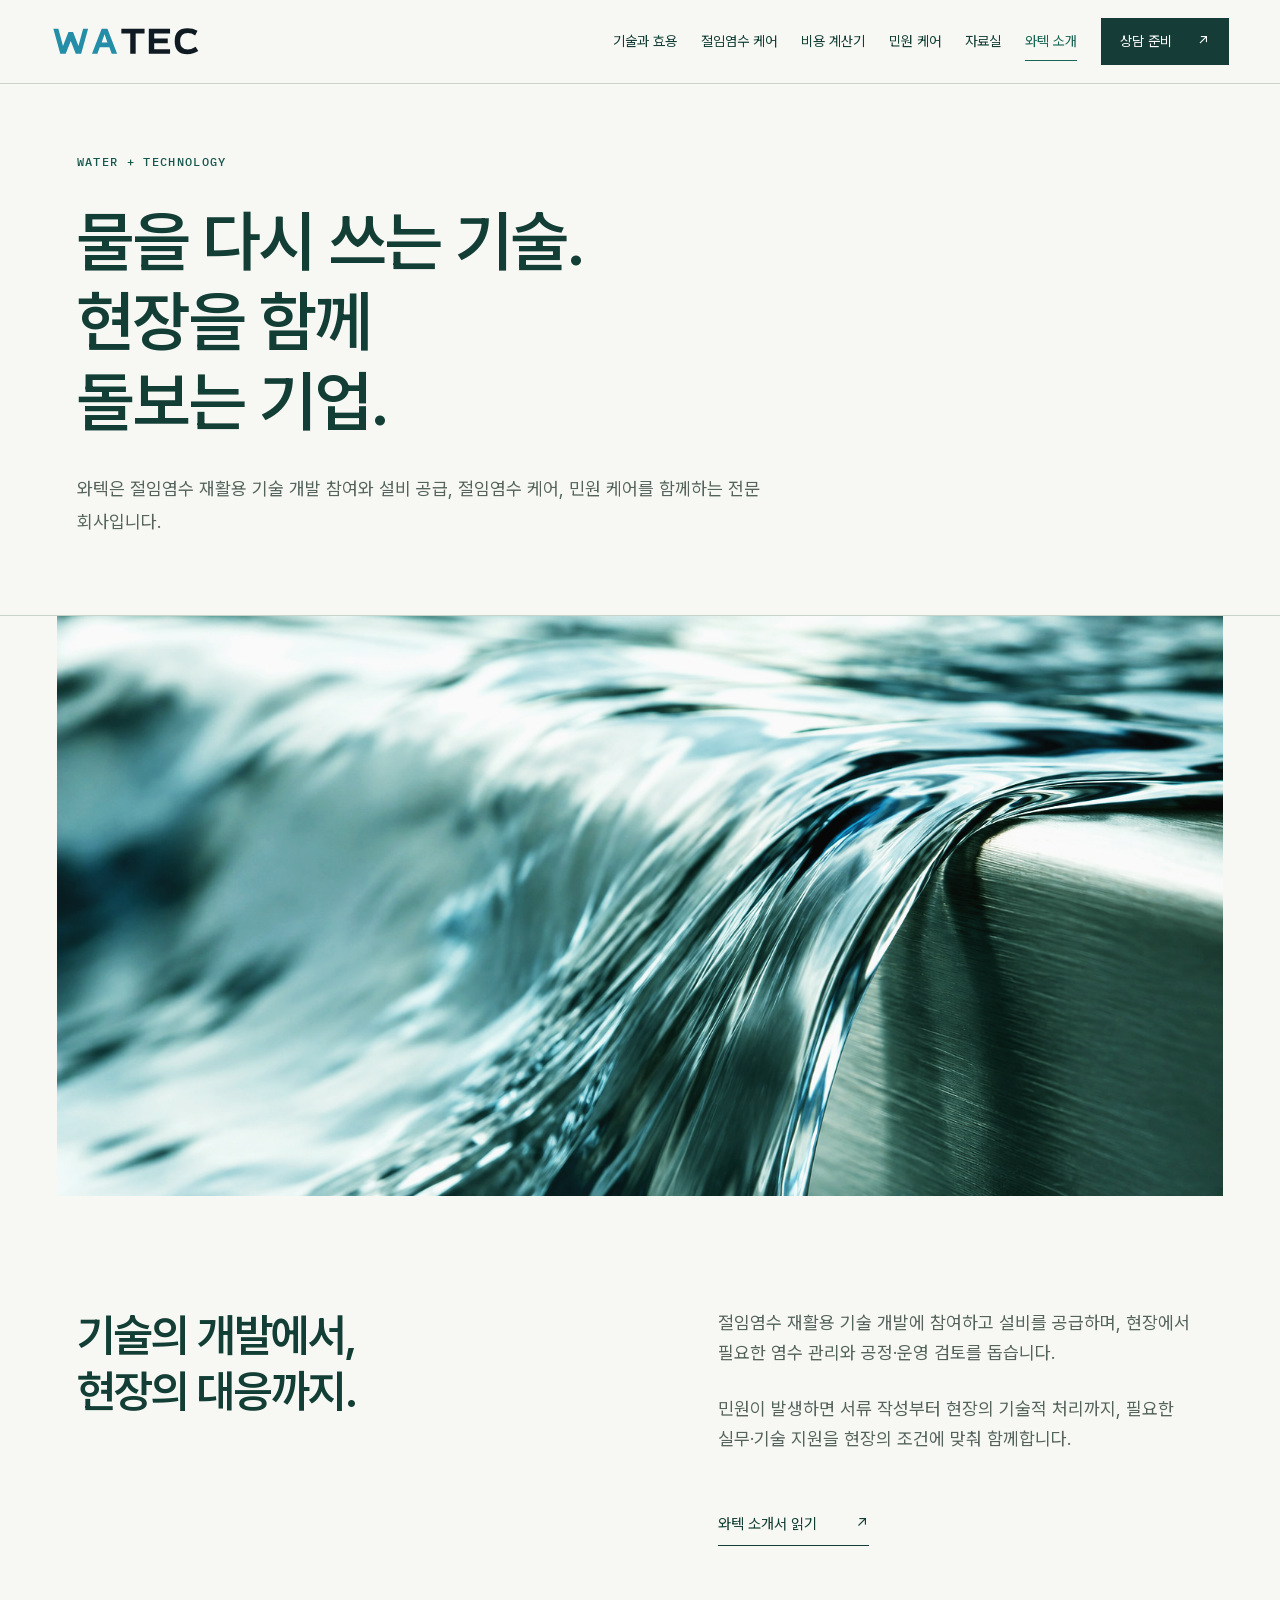
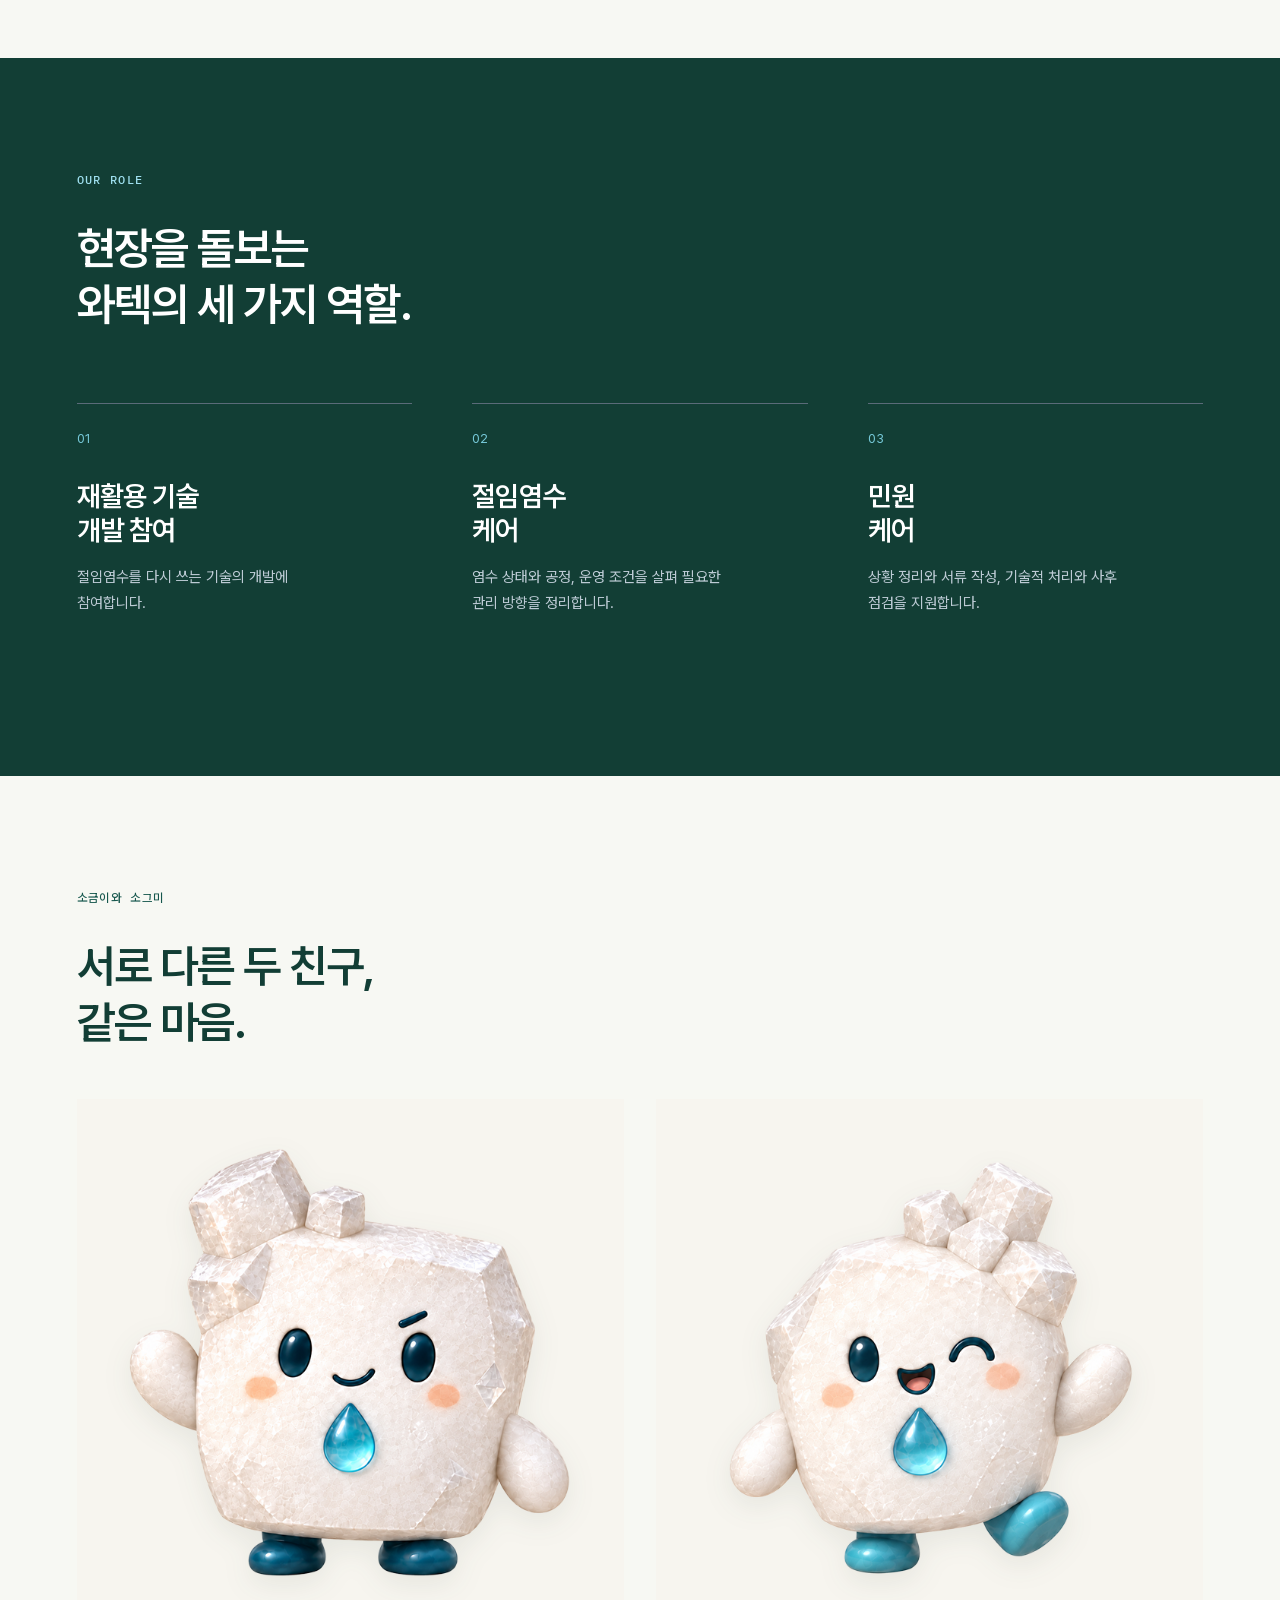
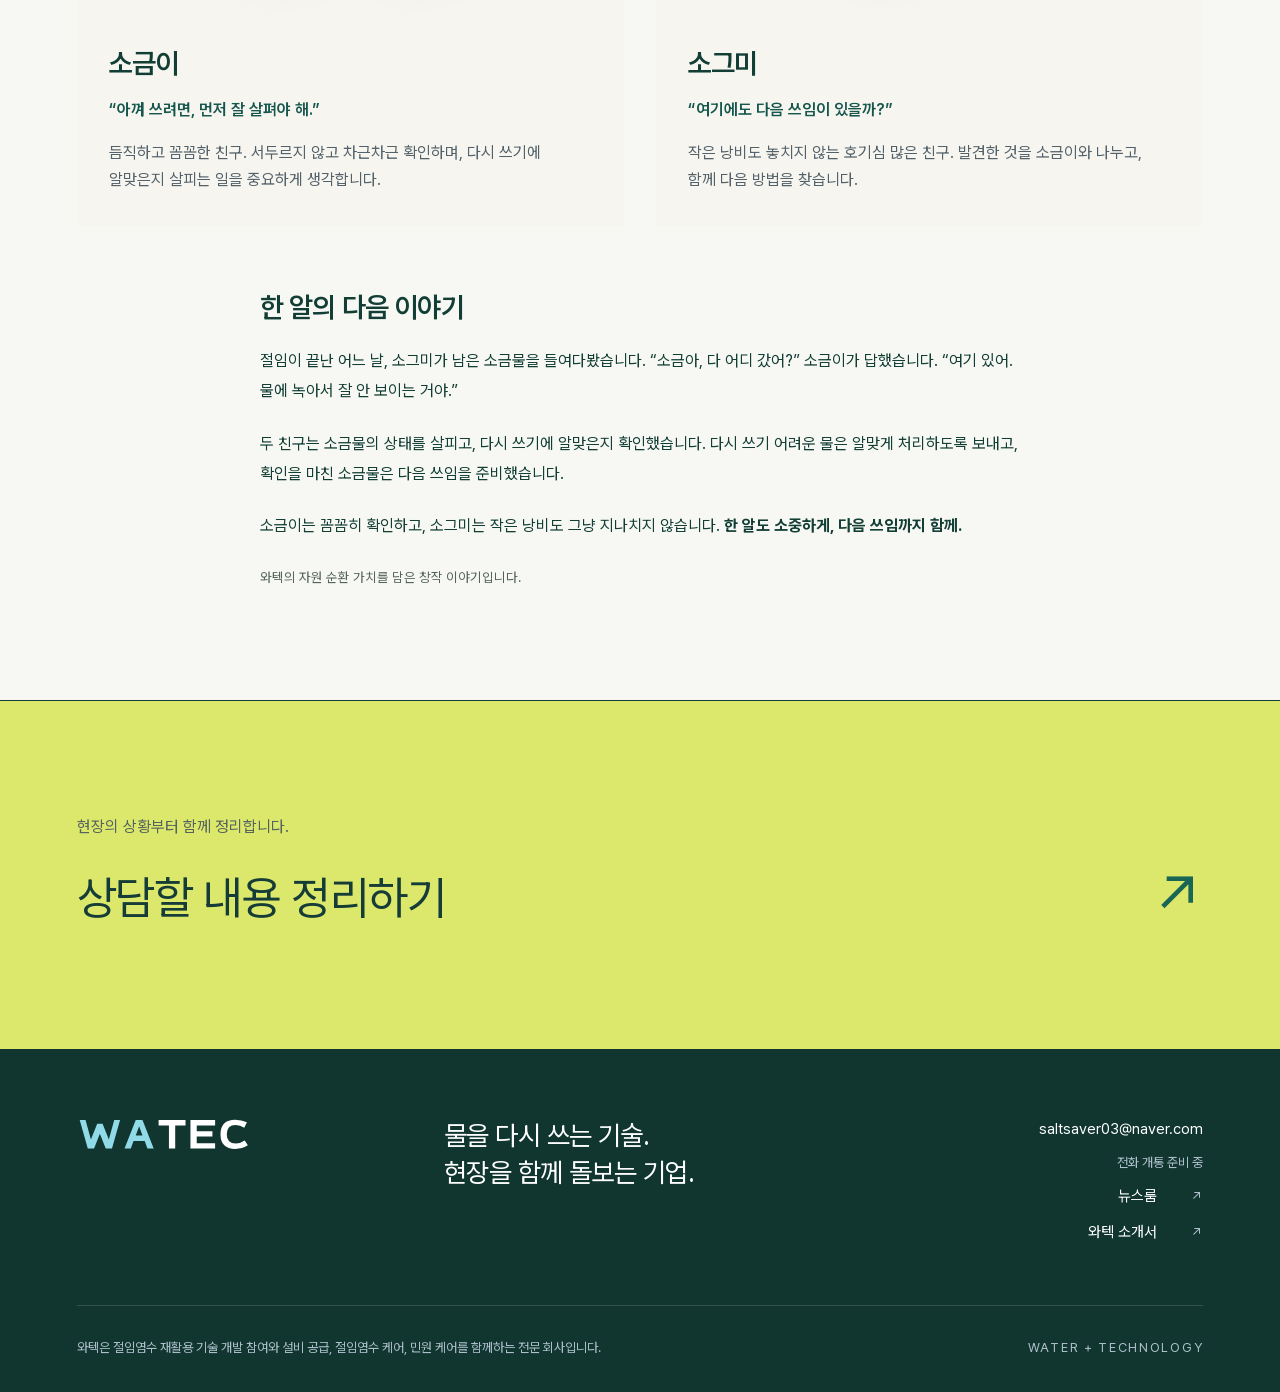
==== commit 37b4b318: "Refine WATEC imagery in Photoshop and polish image presentation" ====
--- a/about.html
+++ b/about.html
@@ -1 +1 @@
-<!doctype html><html lang="ko"><head><meta charset="utf-8"><meta name="viewport" content="width=device-width,initial-scale=1"><meta name="robots" content="noindex,nofollow"><meta name="description" content="와텍 소개. 와텍은 절임염수 재활용 기술 개발 참여와 설비 공급, 절임염수 케어, 민원 케어를 함께하는 전문 회사입니다."><meta name="theme-color" content="#153c37"><meta property="og:type" content="website"><meta property="og:locale" content="ko_KR"><meta property="og:title" content="와텍 소개 | WATEC 와텍"><meta property="og:description" content="와텍은 절임염수 재활용 기술 개발 참여와 설비 공급, 절임염수 케어, 민원 케어를 함께하는 전문 회사입니다."><title>와텍 소개 | WATEC 와텍</title><link rel="icon" href="assets/favicon.svg?v=simple-3" type="image/svg+xml"><link rel="stylesheet" href="assets/fonts/pretendard/pretendard.css"><link rel="stylesheet" href="style.css?v=w27"><link rel="stylesheet" href="economics.css?v=w27"><link rel="stylesheet" href="postmodern.css?v=w27"></head><body class="inner-page"><a class="skip" href="#main">본문으로 이동</a><header class="header"><a class="brand" href="index.html" aria-label="WATEC 홈"><img src="assets/logo.svg?v=simple-3" width="174" height="36" alt="WATEC — WATER + TECHNOLOGY"></a><button class="menu-toggle" aria-label="메뉴 열기" aria-expanded="false" aria-controls="nav">메뉴 <span>＋</span></button><nav id="nav"><a href="technology.html">기술과 효용</a><a href="system.html">절임염수 케어</a><a href="economics.html">비용 계산기</a><a href="complaints.html">민원 케어</a><a href="resources.html">자료실</a><a href="about.html" aria-current="page">와텍 소개</a><a class="nav-cta" href="inquiry.html">상담 준비 <span aria-hidden="true">↗</span></a></nav></header><main id="main"><section class="page-heading"><p class="eyebrow">WATER + TECHNOLOGY</p><h1>물을 다시 쓰는 기술. <br>현장을 함께 <br>돌보는 기업.</h1><p>와텍은 절임염수 재활용 기술 개발 참여와 설비 공급, 절임염수 케어, 민원 케어를 함께하는 전문 회사입니다.</p></section><div class="about-image"><img src="assets/water-metal-hero.webp" width="1536" height="1024" alt="물과 금속을 표현한 브랜드 연출 이미지"></div><section class="section about-statement"><h2>기술의 개발에서, <br>현장의 대응까지.</h2><div><p>절임염수 재활용 기술 개발에 참여하고 설비를 공급하며, 현장에서 필요한 염수 관리와 공정·운영 검토를 돕습니다.</p><p>민원이 발생하면 서류 작성부터 현장의 기술적 처리까지, 필요한 실무·기술 지원을 현장의 조건에 맞춰 함께합니다.</p><a class="text-link" href="downloads/WATEC_소개서_R04.pdf" target="_blank" rel="noopener">와텍 소개서 읽기 <span aria-hidden="true">↗</span></a></div></section><section class="section system-overview"><p class="eyebrow">OUR ROLE</p><h2>현장을 돌보는 <br>와텍의 세 가지 역할.</h2><div class="flow-grid"><article><span class="flow-index">01</span><h3>재활용 기술 <br>개발 참여</h3><p>절임염수를 다시 쓰는 기술의 개발에 참여합니다.</p></article><article><span class="flow-index">02</span><h3>절임염수 <br>케어</h3><p>염수 상태와 공정, 운영 조건을 살펴 필요한 관리 방향을 정리합니다.</p></article><article><span class="flow-index">03</span><h3>민원 <br>케어</h3><p>상황 정리와 서류 작성, 기술적 처리와 사후 점검을 지원합니다.</p></article></div></section><section class="section friends-profiles" id="friends"><p class="eyebrow">소금이와 소그미</p><h2>서로 다른 두 친구, <br>같은 마음.</h2><div class="friends-cards"><article><img src="assets/characters/sogeumi-salt-r01.png" width="1254" height="1254" loading="lazy" alt="큰 소금 결정 몸과 짙은 청록색 발을 가진 소금이"><div><h3>소금이</h3><p class="friend-quote">“아껴 쓰려면, 먼저 잘 살펴야 해.”</p><p>듬직하고 꼼꼼한 친구. 서두르지 않고 차근차근 확인하며, 다시 쓰기에 알맞은지 살피는 일을 중요하게 생각합니다.</p></div></article><article><img src="assets/characters/sogeumi-friend-r01.png" width="1254" height="1254" loading="lazy" alt="윙크하는 표정과 밝은 청록색 발을 가진 소그미"><div><h3>소그미</h3><p class="friend-quote">“여기에도 다음 쓰임이 있을까?”</p><p>작은 낭비도 놓치지 않는 호기심 많은 친구. 발견한 것을 소금이와 나누고, 함께 다음 방법을 찾습니다.</p></div></article></div><div class="friends-tale"><h3>한 알의 다음 이야기</h3><p>절임이 끝난 어느 날, 소그미가 남은 소금물을 들여다봤습니다. “소금아, 다 어디 갔어?” 소금이가 답했습니다. “여기 있어. 물에 녹아서 잘 안 보이는 거야.”</p><p>두 친구는 소금물의 상태를 살피고, 다시 쓰기에 알맞은지 확인했습니다. 다시 쓰기 어려운 물은 알맞게 처리하도록 보내고, 확인을 마친 소금물은 다음 쓰임을 준비했습니다.</p><p>소금이는 꼼꼼히 확인하고, 소그미는 작은 낭비도 그냥 지나치지 않습니다. <strong>한 알도 소중하게, 다음 쓰임까지 함께.</strong></p><small>와텍의 자원 순환 가치를 담은 창작 이야기입니다.</small></div></section><section class="cta-section section"><p>현장의 상황부터 함께 정리합니다.</p><a href="inquiry.html">상담할 내용 정리하기<span aria-hidden="true">↗</span></a></section></main><footer><div class="footer-top"><img src="assets/logo-white.svg?v=simple-3" width="174" height="36" alt="WATEC — WATER + TECHNOLOGY"><p>물을 다시 쓰는 기술. <br>현장을 함께 돌보는 기업.</p><div class="footer-contact"><a href="mailto:saltsaver03@naver.com">saltsaver03@naver.com</a><span>전화 개통 준비 중</span><a href="press.html">뉴스룸 <span aria-hidden="true">↗</span></a><a href="resources.html">와텍 소개서 <span aria-hidden="true">↗</span></a></div></div><div class="footer-bottom"><p>와텍은 절임염수 재활용 기술 개발 참여와 설비 공급, 절임염수 케어, 민원 케어를 함께하는 전문 회사입니다.</p><span>WATER + TECHNOLOGY</span></div></footer><script src="calculator.js?v=w27"></script><script src="app.js?v=w27"></script></body></html>+<!doctype html><html lang="ko"><head><meta charset="utf-8"><meta name="viewport" content="width=device-width,initial-scale=1"><meta name="robots" content="noindex,nofollow"><meta name="description" content="와텍 소개. 와텍은 절임염수 재활용 기술 개발 참여와 설비 공급, 절임염수 케어, 민원 케어를 함께하는 전문 회사입니다."><meta name="theme-color" content="#153c37"><meta property="og:type" content="website"><meta property="og:locale" content="ko_KR"><meta property="og:title" content="와텍 소개 | WATEC 와텍"><meta property="og:description" content="와텍은 절임염수 재활용 기술 개발 참여와 설비 공급, 절임염수 케어, 민원 케어를 함께하는 전문 회사입니다."><title>와텍 소개 | WATEC 와텍</title><link rel="icon" href="assets/favicon.svg?v=simple-3" type="image/svg+xml"><link rel="stylesheet" href="assets/fonts/pretendard/pretendard.css"><link rel="stylesheet" href="style.css?v=w27"><link rel="stylesheet" href="economics.css?v=w27"><link rel="stylesheet" href="postmodern.css?v=w29"></head><body class="inner-page"><a class="skip" href="#main">본문으로 이동</a><header class="header"><a class="brand" href="index.html" aria-label="WATEC 홈"><img src="assets/logo.svg?v=simple-3" width="174" height="36" alt="WATEC — WATER + TECHNOLOGY"></a><button class="menu-toggle" aria-label="메뉴 열기" aria-expanded="false" aria-controls="nav">메뉴 <span>＋</span></button><nav id="nav"><a href="technology.html">기술과 효용</a><a href="system.html">절임염수 케어</a><a href="economics.html">비용 계산기</a><a href="complaints.html">민원 케어</a><a href="resources.html">자료실</a><a href="about.html" aria-current="page">와텍 소개</a><a class="nav-cta" href="inquiry.html">상담 준비 <span aria-hidden="true">↗</span></a></nav></header><main id="main"><section class="page-heading"><p class="eyebrow">WATER + TECHNOLOGY</p><h1>물을 다시 쓰는 기술. <br>현장을 함께 <br>돌보는 기업.</h1><p>와텍은 절임염수 재활용 기술 개발 참여와 설비 공급, 절임염수 케어, 민원 케어를 함께하는 전문 회사입니다.</p></section><div class="about-image"><img src="assets/watec-water-w29.jpg" srcset="assets/watec-water-w29-960.jpg 960w, assets/watec-water-w29.jpg 1536w" sizes="(max-width: 1440px) 90vw, 1280px" width="1536" height="1024" alt="물과 금속을 표현한 브랜드 연출 이미지"></div><section class="section about-statement"><h2>기술의 개발에서, <br>현장의 대응까지.</h2><div><p>절임염수 재활용 기술 개발에 참여하고 설비를 공급하며, 현장에서 필요한 염수 관리와 공정·운영 검토를 돕습니다.</p><p>민원이 발생하면 서류 작성부터 현장의 기술적 처리까지, 필요한 실무·기술 지원을 현장의 조건에 맞춰 함께합니다.</p><a class="text-link" href="downloads/WATEC_소개서_R04.pdf" target="_blank" rel="noopener">와텍 소개서 읽기 <span aria-hidden="true">↗</span></a></div></section><section class="section system-overview"><p class="eyebrow">OUR ROLE</p><h2>현장을 돌보는 <br>와텍의 세 가지 역할.</h2><div class="flow-grid"><article><span class="flow-index">01</span><h3>재활용 기술 <br>개발 참여</h3><p>절임염수를 다시 쓰는 기술의 개발에 참여합니다.</p></article><article><span class="flow-index">02</span><h3>절임염수 <br>케어</h3><p>염수 상태와 공정, 운영 조건을 살펴 필요한 관리 방향을 정리합니다.</p></article><article><span class="flow-index">03</span><h3>민원 <br>케어</h3><p>상황 정리와 서류 작성, 기술적 처리와 사후 점검을 지원합니다.</p></article></div></section><section class="section friends-profiles" id="friends"><p class="eyebrow">소금이와 소그미</p><h2>서로 다른 두 친구, <br>같은 마음.</h2><div class="friends-cards"><article><img src="assets/characters/sogeumi-salt-w29.png" width="720" height="720" loading="lazy" alt="큰 소금 결정 몸과 짙은 청록색 발을 가진 소금이"><div><h3>소금이</h3><p class="friend-quote">“아껴 쓰려면, 먼저 잘 살펴야 해.”</p><p>듬직하고 꼼꼼한 친구. 서두르지 않고 차근차근 확인하며, 다시 쓰기에 알맞은지 살피는 일을 중요하게 생각합니다.</p></div></article><article><img src="assets/characters/sogeumi-friend-w29.png" width="720" height="720" loading="lazy" alt="윙크하는 표정과 밝은 청록색 발을 가진 소그미"><div><h3>소그미</h3><p class="friend-quote">“여기에도 다음 쓰임이 있을까?”</p><p>작은 낭비도 놓치지 않는 호기심 많은 친구. 발견한 것을 소금이와 나누고, 함께 다음 방법을 찾습니다.</p></div></article></div><div class="friends-tale"><h3>한 알의 다음 이야기</h3><p>절임이 끝난 어느 날, 소그미가 남은 소금물을 들여다봤습니다. “소금아, 다 어디 갔어?” 소금이가 답했습니다. “여기 있어. 물에 녹아서 잘 안 보이는 거야.”</p><p>두 친구는 소금물의 상태를 살피고, 다시 쓰기에 알맞은지 확인했습니다. 다시 쓰기 어려운 물은 알맞게 처리하도록 보내고, 확인을 마친 소금물은 다음 쓰임을 준비했습니다.</p><p>소금이는 꼼꼼히 확인하고, 소그미는 작은 낭비도 그냥 지나치지 않습니다. <strong>한 알도 소중하게, 다음 쓰임까지 함께.</strong></p><small>와텍의 자원 순환 가치를 담은 창작 이야기입니다.</small></div></section><section class="cta-section section"><p>현장의 상황부터 함께 정리합니다.</p><a href="inquiry.html">상담할 내용 정리하기<span aria-hidden="true">↗</span></a></section></main><footer><div class="footer-top"><img src="assets/logo-white.svg?v=simple-3" width="174" height="36" alt="WATEC — WATER + TECHNOLOGY"><p>물을 다시 쓰는 기술. <br>현장을 함께 돌보는 기업.</p><div class="footer-contact"><a href="mailto:saltsaver03@naver.com">saltsaver03@naver.com</a><span>전화 개통 준비 중</span><a href="press.html">뉴스룸 <span aria-hidden="true">↗</span></a><a href="resources.html">와텍 소개서 <span aria-hidden="true">↗</span></a></div></div><div class="footer-bottom"><p>와텍은 절임염수 재활용 기술 개발 참여와 설비 공급, 절임염수 케어, 민원 케어를 함께하는 전문 회사입니다.</p><span>WATER + TECHNOLOGY</span></div></footer><script src="calculator.js?v=w27"></script><script src="app.js?v=w27"></script></body></html>
--- a/postmodern.css
+++ b/postmodern.css
@@ -38,3 +38,6 @@
 @media(max-width:360px){.hero-message{padding-inline:20px}.hero-message h1{font-size:36px}.hero-edition,.hero-bottom{margin-inline:20px}.hero-edition{font-size:9px}.hero-message>.eyebrow{font-size:11px}.hero-description{font-size:14px}.hero-actions{gap:9px}.hero-actions .button-primary{font-size:13px;padding:12px 14px}.hero-actions .button-text{font-size:13px}.hero-equipment{margin-inline:20px;width:calc(100% - 40px)}.hero-equipment p{display:block}.hero-equipment small{margin-top:5px}.hero-bottom{font-size:11px}.hero-bottom a{gap:9px}.home-hero .water-toggle{font-size:10px}.section-kicker>span:last-child{max-width:120px}.solution-card{padding:25px 19px;grid-template-columns:26px 1fr;gap:14px}.solution-card h3{font-size:25px}.cycle-steps h3{font-size:19px}.home-connect h2{font-size:32px!important}.price-preview dd{font-size:21px}.calc-metrics{grid-template-columns:1fr}.calc-metrics strong{font-size:30px}.calc-metrics>div:nth-child(even){border-left:0;padding-left:0}.calc-metrics>div:not(:last-child){border-bottom:1px solid #ffffff30}.contact-card{padding:20px}}
 @media(prefers-reduced-motion:reduce){.js .reveal{opacity:1;transform:none;transition:none}.hero-equipment:hover,.resource-covers>a:hover .doc-cover,.friends-pair figure,.friends-pair figure:hover{transform:none}.home-hero.water-paused .diagonal-water img{animation:none!important}*{scroll-behavior:auto!important}}
 @media print{.header,.home-hero,.home-shortcuts,footer{position:static}.calc-metrics{background:white;color:black;border:1px solid #999}.calc-metrics span,.calc-metrics strong,.calc-metrics small{color:black}}
+
+/* W29 Photoshop cutouts retain their own highlights against the brand background. */
+.friends-cards img[src$="-w29.png"]{mix-blend-mode:normal;filter:drop-shadow(0 10px 14px #28443514)}
